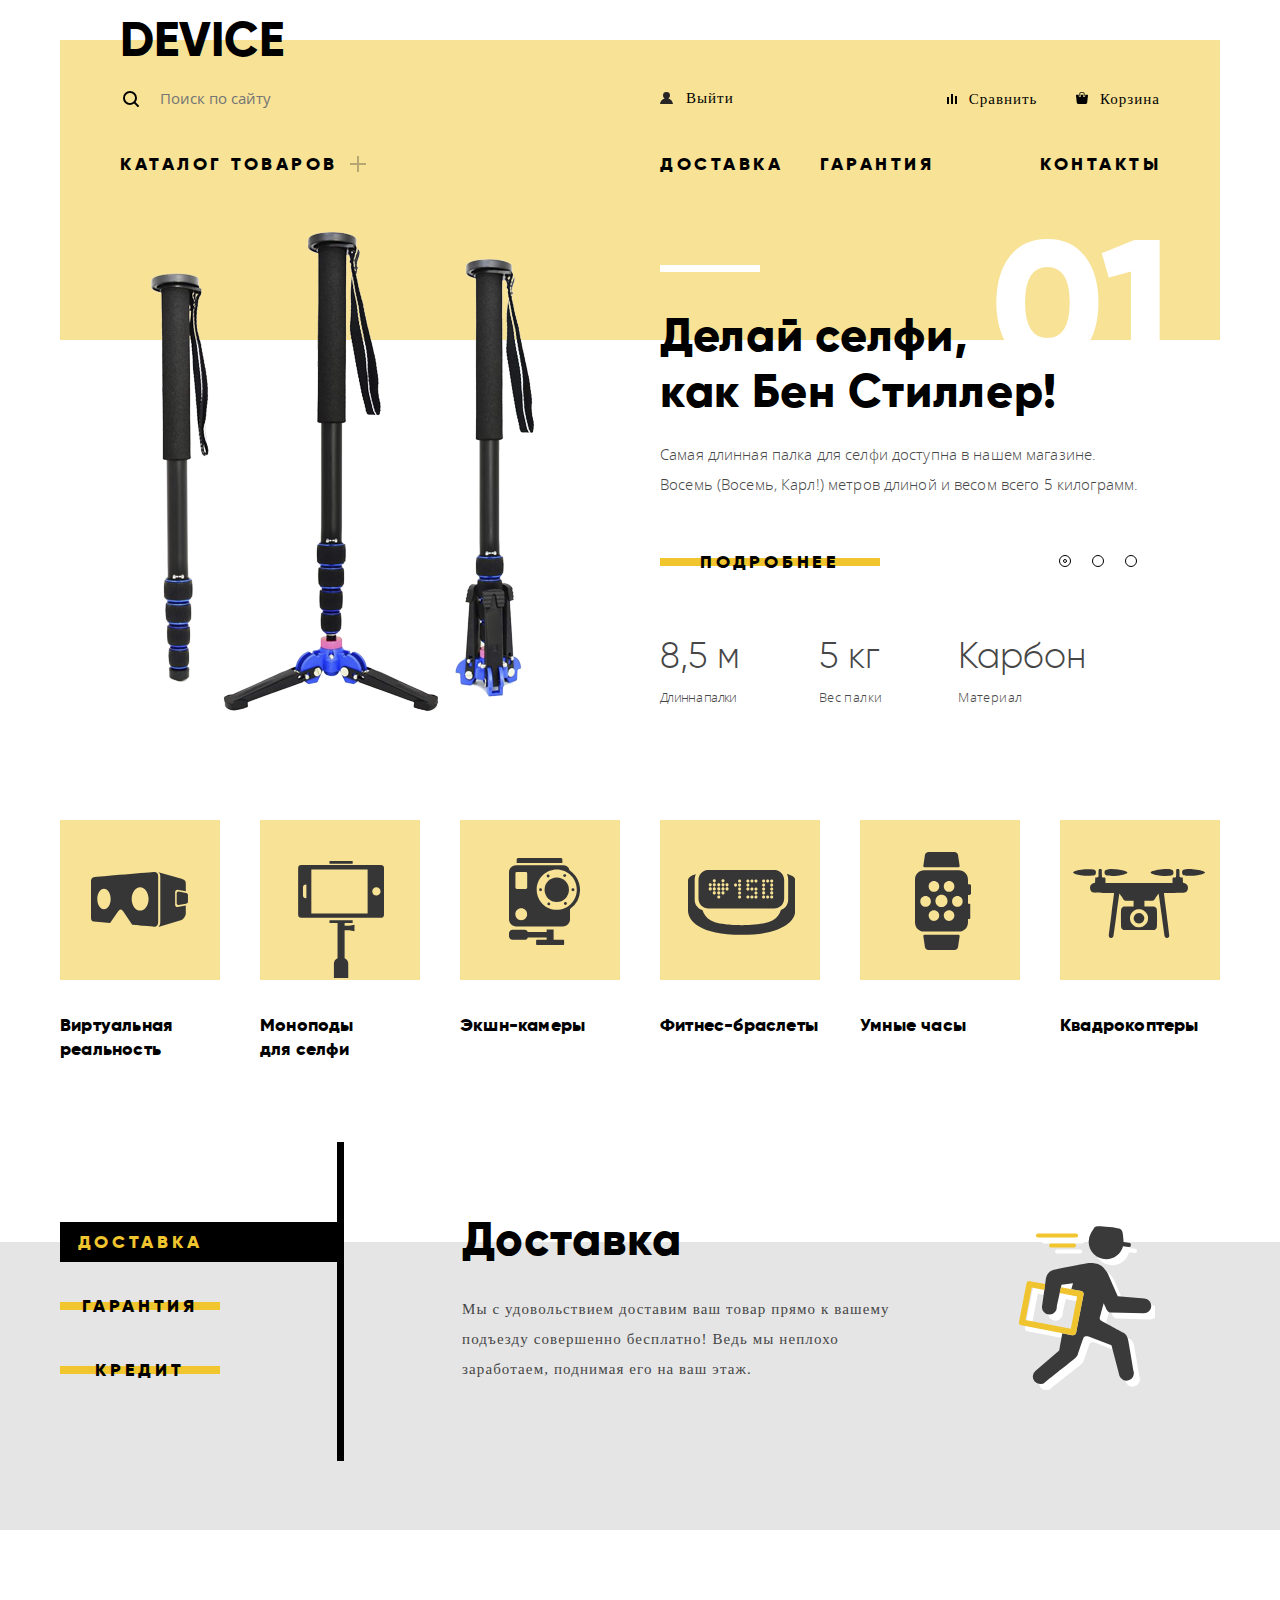
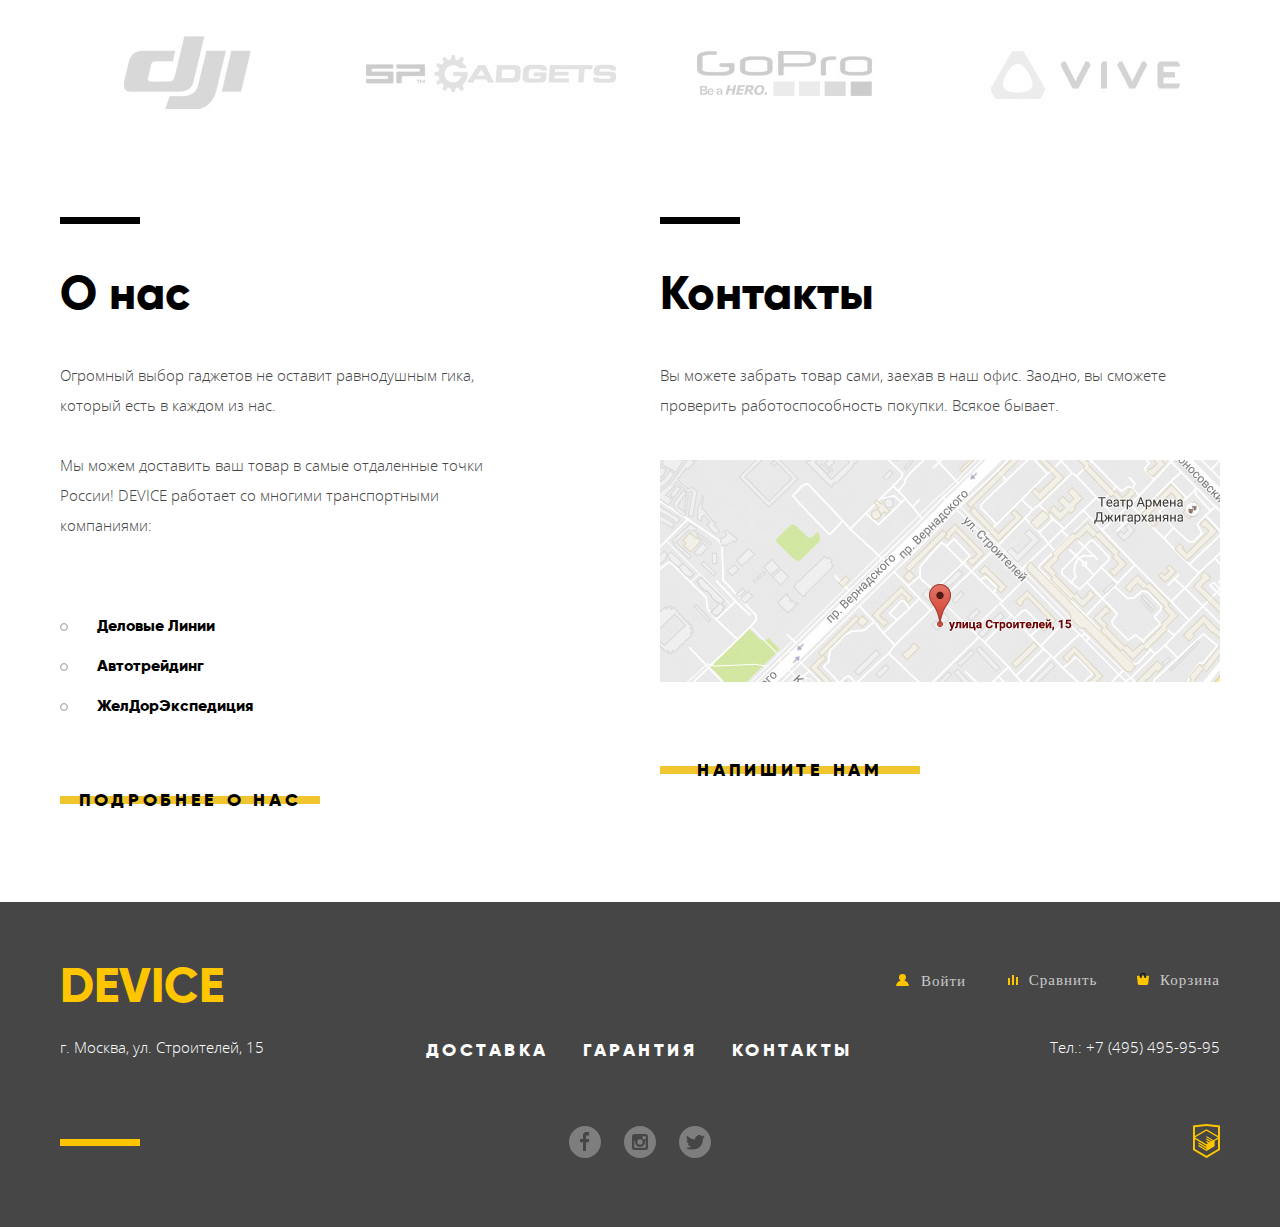
==== index.html @ 107ecc60 "1 страница" ====
<!DOCTYPE html>
<html lang="ru">
    <head>
        <meta charset="utf-8">
        <title>HTML Academy: Девайс</title>
        
        <link href="css/normalize.css" rel="stylesheet">
        <link href="css/style.css" rel="stylesheet">
    </head>
    <body> 
        <div class="container">  
            <header class="main-header">
                <a class="main-header-logo" href="index.html">Device</a>
                <div class="header-top">
                    <div class="main-header-search">  
                        <label for="search-icon">
                            <img src="img/search.svg" alt="Иконка поиска">
                        </label>
                        <input type="search" id="search-icon" name="main header search" placeholder="Поиск по сайту">
                    </div>
                    <ul class="user-navigation-list">
                        <li class="user-navigation-item"> 
                            <a class="user-navigation-login" href="login.html">
                                <svg xmlns="http://www.w3.org/2000/svg" width="13" height="12" viewBox="0 0 13 12"><path fill="#272525" d="M.032 12h12.937c-.163-2.643-2.074-4.837-4.671-5.543a3.47 3.47 0 0 0 1.687-2.972 3.485 3.485 0 0 0-6.97 0c0 1.264.68 2.361 1.688 2.972C2.106 7.163.194 9.357.032 12z"/></svg>
                                <div class="user-name">Выйти</div>
                            </a>
                        </li>
                        <ul class="user-navigation-compare-basket">
                            <li class="user-navigation-item">
                                <a class="user-navigation-compare" href="compare.html"> 
                                    <svg xmlns="http://www.w3.org/2000/svg" width="10" height="10" viewBox="0 0 10 10"><path d="M8 2h1.984v8H8zM0 3h1.984v7H0zM4 0h2v10H4z"/></svg>
                                    <b>Сравнить</b>
                                </a>
                            </li>
                            <li class="user-navigation-item">
                                <a class="user-navigation-basket" href="basket.html"> 
                                    <svg xmlns="http://www.w3.org/2000/svg" width="12" height="12" viewBox="0 0 12 12"><path d="M11.864 3.017a.429.429 0 0 0-.327-.154H9.225V4.09c0 .563-.484 1.022-1.08 1.022-.594 0-1.078-.458-1.078-1.022V2.863H4.909V4.09c0 .563-.485 1.022-1.08 1.022-.595 0-1.078-.458-1.078-1.022V2.863H.438a.43.43 0 0 0-.327.154.472.472 0 0 0-.108.358l.776 7.134c.015.806.642 1.455 1.411 1.455h7.595c.77 0 1.396-.649 1.411-1.455l.776-7.134a.476.476 0 0 0-.108-.358z"/><path d="M3.829 4.499c.239 0 .433-.184.433-.409V1.84c0-.632.672-1.022 1.295-1.022h1.079c.655 0 1.078.401 1.078 1.022v2.25c0 .225.194.409.431.409.239 0 .433-.184.433-.409V1.84C8.577.773 7.761 0 6.636 0H5.557c-1.19 0-2.159.826-2.159 1.84v2.25c0 .225.194.409.431.409z"/></svg>
                                    <b>Корзина</b>
                                </a>
                            </li>
                        </ul>
                    </ul>
                </div>
                <nav class="main-navigation">
                    <ul class="menu-catalog-list">
                        <li class="menu-catalog-item">
                            <a class="catalog-product" href="catalog.html"> 
                                <b>Каталог товаров</b>
                                <img src="img/plus.svg" width="16" height="16" alt="Иконка поиска">
                            </a>
                            <ul class="submenu-catalog">
                                <ul class="submenu-catalog-list">
                                    <li class="submenu-catalog-item"><a href="catalog.html">Виртуальная реальность</a></li>
                                    <li class="submenu-catalog-item"><a href="catalog.html">Моноподы для селфи</a></li>
                                    <li class="submenu-catalog-item"><a href="catalog.html">Экшн-камеры</a></li>
                                </ul>
                                <ul class="submenu-catalog-list">
                                    <li class="submenu-catalog-item"><a href="catalog.html">Фитнес-браслеты</a></li>
                                    <li class="submenu-catalog-item"><a href="catalog.html">Умные часы</a></li>
                                </ul>
                                <ul class="submenu-catalog-list">
                                    <li class="submenu-catalog-item"><a href="catalog.html">Квадрокоптеры</a></li>
                                </ul>
                            </ul>
                        </li>
                    </ul>

                    <ul class="main-menu-list">
                        <li class="main-menu-item main-delivery-link">
                            <a href="delivery.html">Доставка</a>
                        </li>
                        <li class="main-menu-item main-guarantee-link">
                            <a href="guarantee.html">Гарантия</a>
                        </li>
                        <li class="main-menu-item main-contacts-link">
                            <a href="contacts.html">Контакты</a>
                        </li>
                    </ul>                
                </nav>                
            </header>
        </div> 
        <main>
            <div class="container">
                <h1 class="visually-hidden">Интернет-магазин «Device»</h1>                

                <section class="slide">
                    <h2 class="visually-hidden">Слайды товаров</h2>
                    <input class="visually-hidden slide-controls-radio controls-radio-button-1" type="radio" id="controls-radio-1" name="product-slide" checked>
                    <input class="visually-hidden slide-controls-radio controls-radio-button-2" type="radio" id="controls-radio-2" name="product-slide"> 
                    <input class="visually-hidden slide-controls-radio controls-radio-button-3" type="radio" id="controls-radio-3" name="product-slide">
                    <div class="slide-controls">
                        <label class="slide-controls-radio slide-controls-radio-1" for="controls-radio-1"></label> 
                        <label class="slide-controls-radio slide-controls-radio-2" for="controls-radio-2"></label> 
                        <label class="slide-controls-radio slide-controls-radio-3" for="controls-radio-3"></label> 
                    </div>
                    <section class="slide-product slide-product-self-stick"> 
                        <div class="slide-img">
                            <img src="img/slider-1.png" width="384" height="486" alt="Селфи-палки" class="presentation">
                        </div>     
                        <div class="slide-content">
                            <div class="line-number">
                                <div class="horizontal-line-white"></div> 
                                <p class="number">01</p>
                            </div>
                            <h3>Делай селфи,<br> как Бен Стиллер!</h3>
                            <p>Самая длинная палка для селфи доступна в нашем магазине.  Восемь (Восемь, Карл!) метров длиной и весом всего 5 килограмм.</p>

                            <a class="button slide-button" href="catalog.html"><span>Подробнее</span></a>

                            <table class="feature">
                                <tr class="feature-top-list">
                                    <td class="feature-top-item">8,5 м</td>
                                    <td class="feature-top-item">5 кг</td>
                                    <td class="feature-top-item">Карбон</td>
                                </tr>
                                <tr class="feature-buttom-list">
                                    <td class="feature-buttom-item">Длинна палки</td>
                                    <td class="feature-buttom-item">Вес палки</td>
                                    <td class="feature-buttom-item">Материал</td>
                                </tr>
                            </table>
                        </div>
                    </section>
                    <section class="slide-product slide-product-fitness-bracelet">
                        <div class="slide-img">
                            <img src="img/slider-2.png" width="345" height="485" alt="Фитнес-браслет" class="presentation">
                        </div>
                        <div class="slide-content">
                            <div class="line-number">
                                <div class="horizontal-line-white"></div> 
                                <p class="number">02</p>
                            </div>
                            <h3>Худеем<br> правильно!</h3>
                            <p>Мотивирующие фитнес-браслеты помогут найти в себе силы 
                            не пропускать занятия и соблюдать диету.</p>
                            <a class="button slide-button" href="catalog.html"><span>Подробнее</span></a>

                            <table class="feature">
                                <tr class="feature-top-list">
                                    <td class="feature-top-item">48 часов</td>
                                </tr>
                                <tr class="feature-buttom-list">
                                    <td class="feature-buttom-item">Без подзарядки</td>
                                </tr>
                            </table>
                        </div> 
                    </section>
                    <section class="slide-product slide-product-quadrupter">
                        <div class="slide-img">
                            <img src="img/slider-3.png" width="526" height="334" alt="Квадрокоптер" class="presentation">
                        </div>
                        <div class="slide-content">
                            <div class="line-number">
                                <div class="horizontal-line-white"></div> 
                                <p class="number">03</p>
                            </div>
                            <h3>Порхает как бабочка, жалит как пчела!</h3>
                            <p>Этот обычный, на первый взгляд, квадрокоптер оснащен  мощным лазером, замаскированным под стандартную камеру.</p>
                            <a class="button slide-button" href="catalog.html"><span>Подробнее</span></a>

                            <table class="feature">
                                <tr class="feature-top-list">
                                    <td class="feature-top-item">800 м</td>
                                    <td class="feature-top-item">50 м</td>
                                </tr>
                                <tr class="feature-buttom-list">
                                    <td class="feature-buttom-item">Дальность полета</td>
                                    <td class="feature-buttom-item">Радиус поражения</td>
                                </tr>
                            </table>
                        </div>
                    </section>   
                </section>
                <section class="directory">
                    <h2 class="visually-hidden">Каталог товаров</h2>
                    <ul class="features-list">
                        <li class="feature-item">
                            <a href="catalog.html">
                                <div class="directory-container">
                                    <div class="directory-background"></div>
                                    <img class="directory-img directory-img-1" src="img/popular-1.svg" alt="Виртуальная реальность">
                                    <span>Виртуальная реальность</span>
                                </div>
                            </a>                  
                        </li>
                        <li class="feature-item">
                            <a href="catalog.html">
                                <div class="directory-container">
                                    <div class="directory-background"></div>
                                    <img class="directory-img directory-img-2" src="img/popular-2.svg" alt="Моноподы для селфи"> <span>Моноподы<br>для селфи</span> 
                                </div>
                            </a>                   
                        </li>
                        <li class="feature-item">
                            <a href="catalog.html">
                                <div class="directory-container">
                                    <div class="directory-background"></div>
                                    <img class="directory-img directory-img-3" src="img/popular-3.svg" alt="Экшн-камеры">
                                    <span>Экшн-камеры</span> 
                                </div>
                            </a>
                        </li>
                        <li class="feature-item">
                            <a href="catalog.html">
                                <div class="directory-container">
                                    <div class="directory-background"></div>
                                    <img class="directory-img directory-img-4" src="img/popular-4.svg" alt="Виртуальная реальность">
                                    <span>Фитнес-браслеты</span>
                                </div>
                            </a>
                        </li>
                        <li class="feature-item">
                            <a href="catalog.html">
                                <div class="directory-container">
                                    <div class="directory-background"></div>
                                    <img class="directory-img directory-img-5" src="img/popular-5.svg" alt="Умные часы">
                                    <span>Умные часы</span>
                                </div>
                            </a>
                        </li>
                        <li class="feature-item">
                            <a href="catalog.html">
                                <div class="directory-container">
                                    <div class="directory-background"></div>
                                    <img class="directory-img directory-img-6" src="img/popular-6.svg" alt="Квадрокоптеры"> <span>Квадрокоптеры</span>
                                </div>
                            </a>
                        </li>
                    </ul>
                </section>
            </div>            
            <section class="advantages-slide">
                <div class="advantages-slide-wrapper container">
                   
                    <input class="visually-hidden advantages-radio advantages-button-1" type="radio" id="advantages-radio-1" name="advantages-slide" checked>
                    <input class="visually-hidden advantages-radio advantages-button-2" type="radio" id="advantages-radio-2" name="advantages-slide"> 
                    <input class="visually-hidden advantages-radio advantages-button-3" type="radio" id="advantages-radio-3" name="advantages-slide">                    
                    <div class="advantages-slide-controls">
                        <label class="advantages-slide-controls-radio advantages-slide-controls-radio-1" for="advantages-radio-1">Доставка</label> 
                        <label class="advantages-slide-controls-radio advantages-slide-controls-radio-2" for="advantages-radio-2">Гарантия</label> 
                        <label class="advantages-slide-controls-radio advantages-slide-controls-radio-3" for="advantages-radio-3">Кредит</label> 
                    </div>
                    
                    <div class="vertical-line"></div>
                    <div class="advantages-slide-text">
                        <section class="advantages-slide-text-container advantages-slide-text-delivery"> 
                            <div class="right-text">
                                <h3>Доставка</h3>
                                <p>Мы с удовольствием доставим ваш товар прямо к вашему подъезду совершенно бесплатно! Ведь мы неплохо заработаем, поднимая его на ваш этаж.</p>
                            </div>
                            <img src="img/delivery.svg" alt="Доставка">
                        </section>
                        <section class="advantages-slide-text-container advantages-slide-text-guarantee">         
                            <div class="right-text">
                                <h3>Гарантия</h3>
                                <p>Если из-за возгорания купленного у нас товара у вас сгорит дом — не переживайте, мы выдадим вам новый. Товар, не дом, конечно же.</p>
                            </div>
                            <img src="img/warranty.svg" alt="Гарантия">
                        </section>
                        <section class="advantages-slide-text-container advantages-slide-text-credit">
                            <div class="right-text">
                                <h3>Кредит</h3>
                                <p>Залезть в долговую яму стало проще! Кредитные консультанты подберут для вас наиболее выгодные условия кредита. Выгодные для нашего банка, разумеется.</p>
                            </div>
                            <img src="img/credit.svg" alt="Кредит">
                        </section>
                    </div>
                </div> 
            </section>
            <div class="container">            
                <section class="producers">
                    <h2 class="visually-hidden">Бренды</h2>
                    <ul class="producers-list">
                        <li class="producers-item">
                            <a class="producers-img-1" href="producers.html">
                            </a>
                        </li>
                        <li class="producers-item">
                            <a class="producers-img-2" href="producers.html">
                            </a>
                        </li>
                        <li class="producers-item">
                            <a class="producers-img-3" href="producers.html">
                            </a>
                        </li>
                        <li class="producers-item">
                            <a class="producers-img-4" href="producers.html">
                            </a>
                        </li>
                    </ul>
                </section>
                <div class="info-contact">
                    <section class="info">
                        <div class="horizontal-line-black"></div>
                        <h2 class="info-titile">О нас</h2>
                        <p class="info-text">
                            Огромный выбор гаджетов не оставит равнодушным гика, который есть в каждом из нас.
                        </p>
                        <p class="info-text">
                            Мы можем доставить ваш товар в самые отдаленные точки России! DEVICE работает со многими транспортными компаниями:
                        </p>
                        <ul class="info-delivery">
                            <li>        
                                <svg xmlns="http://www.w3.org/2000/svg" width="8" height="8" viewBox="0 0 25 25"><path d="M12.5 4c4.687 0 8.5 3.813 8.5 8.5 0 4.687-3.813 8.5-8.5 8.5C7.813 21 4 17.187 4 12.5 4 7.813 7.813 4 12.5 4m0-4C5.597 0 0 5.597 0 12.5S5.597 25 12.5 25 25 19.403 25 12.5 19.403 0 12.5 0z"/></svg>
                                <span>Деловые Линии</span>
                            </li>
                            <li>    
                                <svg xmlns="http://www.w3.org/2000/svg" width="8" height="8" viewBox="0 0 25 25"><path d="M12.5 4c4.687 0 8.5 3.813 8.5 8.5 0 4.687-3.813 8.5-8.5 8.5C7.813 21 4 17.187 4 12.5 4 7.813 7.813 4 12.5 4m0-4C5.597 0 0 5.597 0 12.5S5.597 25 12.5 25 25 19.403 25 12.5 19.403 0 12.5 0z"/></svg>
                                <span>Автотрейдинг</span>
                            </li>
                            <li>
                                <svg xmlns="http://www.w3.org/2000/svg" width="8" height="8" viewBox="0 0 25 25"><path d="M12.5 4c4.687 0 8.5 3.813 8.5 8.5 0 4.687-3.813 8.5-8.5 8.5C7.813 21 4 17.187 4 12.5 4 7.813 7.813 4 12.5 4m0-4C5.597 0 0 5.597 0 12.5S5.597 25 12.5 25 25 19.403 25 12.5 19.403 0 12.5 0z"/></svg>
                                <span>ЖелДорЭкспедиция</span>
                            </li>
                        </ul>
                        <a class="button info-button" href="info.html">
                            <span>Подробнее о нас</span>
                        </a>
                    </section>
                    <section class="contact">
                        <div class="horizontal-line-black"></div>
                        <h2>Контакты</h2>
                        <p>
                            Вы можете забрать товар сами, заехав в наш офис. Заодно, вы сможете проверить работоспособность покупки. Всякое бывает.
                        </p>                  
                        <a class="contact-maps" href="map.html">
                            <img src="img/map.jpg" width="560" height="222" alt="Офис компании по адресу улица Строителей, 15">
                        </a>

                        <a class="button contact-button" href="contacts.html">
                            <span>Напишите нам</span>
                        </a>
                    </section>
                </div>
            </div>
        </main>

        <footer class="main-footer">
            <div class="container">
                <div class="footer-top">  
                    <a class="main-footer-logo" href="index.html">Device</a>
                    <ul class="user-menu-list">
                        <li class="user-menu-item user-menu-login">
                            <a class="user-menu-login" href="login.html">
                                <svg xmlns="http://www.w3.org/2000/svg" width="13" height="12" viewBox="0 0 13 12"><path fill="#FFC600" d="M.032 12h12.937c-.163-2.643-2.074-4.837-4.671-5.543a3.47 3.47 0 0 0 1.687-2.972 3.485 3.485 0 0 0-6.97 0c0 1.264.68 2.361 1.688 2.972C2.106 7.163.194 9.357.032 12z"/></svg>
                                <b></b>
                                <div class="user-name">Войти</div>
                            </a>
                        </li>
                        <ul class="user-menu-compare-basket">
                            <li class="user-menu-item user-menu-compare">
                                <a class="user-menu-compare" href="compare.html">
                                    <svg xmlns="http://www.w3.org/2000/svg" width="10" height="10" viewBox="0 0 10 10"><path fill="#FFC600" d="M8 2h1.984v8H8zM0 3h1.984v7H0zM4 0h2v10H4z"/></svg>
                                    <b>Сравнить</b>
                                </a>
                            </li>
                            <li class="user-menu-item user-menu-basket">
                                <a class="user-menu-basket" href="basket.html">
                                    <svg xmlns="http://www.w3.org/2000/svg" width="12" height="12" viewBox="0 0 12 12"><path fill="#FFC600" d="M11.864 3.017a.429.429 0 0 0-.327-.154H9.225V4.09c0 .563-.484 1.022-1.08 1.022-.594 0-1.078-.458-1.078-1.022V2.863H4.909V4.09c0 .563-.485 1.022-1.08 1.022-.595 0-1.078-.458-1.078-1.022V2.863H.438a.43.43 0 0 0-.327.154.472.472 0 0 0-.108.358l.776 7.134c.015.806.642 1.455 1.411 1.455h7.595c.77 0 1.396-.649 1.411-1.455l.776-7.134a.476.476 0 0 0-.108-.358z"/><path d="M3.829 4.499c.239 0 .433-.184.433-.409V1.84c0-.632.672-1.022 1.295-1.022h1.079c.655 0 1.078.401 1.078 1.022v2.25c0 .225.194.409.431.409.239 0 .433-.184.433-.409V1.84C8.577.773 7.761 0 6.636 0H5.557c-1.19 0-2.159.826-2.159 1.84v2.25c0 .225.194.409.431.409z"/></svg>
                                    <b>Корзина</b>
                                </a>
                            </li>
                        </ul>
                    </ul>      
                </div>
                <div class="footer-center"> 
                    <address class="footer-address">г. Москва, ул. Строителей, 15</address>
                    <ul class="footer-menu-list">
                        <li class="footer-menu-item footer-delivery-link">
                            <a class="footer-delivery-link" href="delivery.html">Доставка</a>
                        </li>                        
                        <li class="footer-menu-item footer-guarantee-link">
                            <a class="footer-guarantee-link" href="guarantee.html">Гарантия</a>
                        </li>
                        <li class="footer-menu-item footer-contacts-link">
                            <a class="footer-contacts-link" href="contacts.html">Контакты</a>
                        </li>
                    </ul>          
                    <a class="footer-phone" href="tel:+74954959595">Тел.: +7 (495) 495-95-95</a>
                </div>
                <div class="social-htmlacademy">
                    <div class="horizontal-line-yelow"></div>

                    <div class="social">
                        <a class="social-icon social-icon-facebook" href="#">
                            <span class="visually-hidden">Facebook</span>
                            <svg xmlns="http://www.w3.org/2000/svg" width="32" height="32" viewBox="0 0 32 32"><path fill="#fff" d="M16 0C7.164 0 0 7.163 0 16s7.164 16 16 16c8.837 0 16-7.164 16-16S24.837 0 16 0zm4.062 9.455h-3.021v3.444h3.021v3.445h-3.021v8.61H14.02v-8.61H11v-3.445h3.021V9.455c0-1.902 1.353-3.445 3.021-3.445h3.021v3.445z"/></svg>
                        </a>
                        <a class="social-icon social-icon-instagram" href="#">
                            <span class="visually-hidden">Instagram</span>
                            <svg xmlns="http://www.w3.org/2000/svg" width="32" height="32" viewBox="0 0 32 32"><g fill="#FFF"><path d="M20.916 16a4.938 4.938 0 1 1-9.877 0c0-.394.051-.773.138-1.14h-.897v6.838h11.396V14.86h-.897c.086.367.137.746.137 1.14z"/><path d="M15.978 18.659c1.466 0 2.659-1.193 2.659-2.659s-1.193-2.659-2.659-2.659c-1.466 0-2.659 1.193-2.659 2.659s1.192 2.659 2.659 2.659zM18.637 10.302h3.039v3.039h-3.039z"/><path d="M16 0C7.164 0 0 7.164 0 16c0 8.837 7.164 16 16 16 8.837 0 16-7.163 16-16 0-8.836-7.163-16-16-16zm7.955 21.698a2.285 2.285 0 0 1-2.279 2.279H10.279A2.285 2.285 0 0 1 8 21.698V10.302a2.286 2.286 0 0 1 2.279-2.279h11.396a2.286 2.286 0 0 1 2.279 2.279v11.396z"/></g></svg>
                        </a>
                        <a class="social-icon social-icon-twitter" href="#">
                            <span class="visually-hidden">Twitter</span>
                            <svg xmlns="http://www.w3.org/2000/svg" width="32" height="32" viewBox="0 0 32 32">
                                <path fill="#fff" d="M16 0C7.164 0 0 7.164 0 16c0 8.837 7.164 16 16 16 8.837 0 16-7.163 16-16 0-8.836-7.163-16-16-16zm7.944 12.809c-.251 6.516-3.463 10.832-10.992 10.702h-.486c-.447 0-4.543-.443-5.344-1.823 2.479.19 4.247-.406 5.12-1.136-1.048-.289-2.923-.461-3.251-2.848.384.104.618.221 1.299.113-1.307-.824-2.758-1.519-2.679-3.643.311.317 1.164.518 1.46.457-.768-.233-2.149-3.244-.974-4.781 1.984 1.79 4.075 3.482 7.804 3.643.227-2.214 1.24-3.699 3.168-4.325 1.84-.479 3.255.26 3.901 1.138.737-.224 1.453-.466 2.193-.685-.004.833-.569 1.463-.935 1.709.747.165 1.423-.475 1.423-.475-.184.963-1.094 1.725-1.707 1.954z">
                                </path>
                            </svg>   
                        </a>
                    </div>
                    <a class="htmlacademy" href="https://htmlacademy.ru/intensive/htmlcss">
                        <span class="visually-hidden">HTML academy</span>
                        <svg xmlns="http://www.w3.org/2000/svg" width="26.943" height="34.09" viewBox="0 0 26.943 34.09"><path fill="#FFC600" d="M13.62.017L13.472 0 0 1.412v24.661l13.473 8.017 13.43-7.99.042-.025V1.412L13.62.017zm11.399 12.11L13.495 5.334l-.001-.104-.087.05-.088-.056v.109L1.925 12.118V3.147l11.548-1.212L25.02 3.147v8.98zm-11.614-5.34L24.923 13.5l-4.479 2.64-7.093-4.221-.014 1.415 5.904 3.513-.86.507-5.03-2.992-.014 1.415 3.827 2.275-.782.523-3.031-1.787-.014 1.413 1.853 1.091-1.8 1.081-11.356-6.751 11.371-6.835zm-11.48 8.34l11.411 6.791.016 1.044-7.942-4.728-.015 1.416 7.979 4.795.018 1.076-7.973-4.74-.013 1.414 8.021 4.822.046.025 8.143-4.872-.011-5.177 3.415-2.036v10.021L13.472 31.85 1.925 24.979v-9.852z"/></svg>
                    </a>                                       
                </div>
            </div>
        </footer>
        <section class="modal modal-feedback">
            <h2 class="visually-hidden">Обратная связь</h2>
            <form class="modal-feedback-form" action="https://echo.htmlacademy.ru" method="post">
                <div class="modal-feedback-content">
                    <p>
                        <label class="modal-text modal-feedback-name" for="user-name">Ваше имя:</label><br>
                        <input class="modal-feedback-name-user" id="user-name" type="text" name="name" placeholder="Имя Фамилия">
                    </p>
                    <p>
                        <label class="modal-text modal-feedback-email" for="user-email">Ваш e-mail:</label><br>
                        <input class="modal-feedback-email-user" id="user-email" type="email" name="email" placeholder="email@example.com">
                    </p>
                </div>
                <p>
                    <label class="modal-text modal-feedback-text" for="user-text">Текст письма</label><br>
                    <textarea class="modal-feedback-text-user" id="user-text" name="text-feedback" placeholder="В свободной форме" rows="5" cols="94"></textarea>
                </p>
                <button class="button modal-feedback-button" type="submit">
                    <span>Отправить</span>
                </button>
                <button class="modal-close" type="button">Закрыть</button>
            </form>
            
        </section>        
        
        <section class="modal modal-map">
            <h2 class="visually-hidden">Как до нас добраться</h2>
            <button class="modal-close modal-close-map" type="button">Закрыть</button>
            <p>
                <iframe src="https://www.google.com/maps/embed?pb=!1m18!1m12!1m3!1d1124.5562740198661!2d37.528520976176566!3d55.68703099511007!2m3!1f0!2f0!3f0!3m2!1i1024!2i768!4f13.1!3m3!1m2!1s0x46b54cf65f5c8955%3A0x694710ccd55501e!2z0YPQuy4g0KHRgtGA0L7QuNGC0LXQu9C10LksIDE1LCDQnNC-0YHQutCy0LAsIDExOTMxMQ!5e0!3m2!1sru!2sru!4v1534503082189" width="960" height="450" allowfullscreen></iframe>
            </p>
        </section>
    </body>
</html>
---- css/style.css ----
@font-face {
    font-family: "Gilroy";
    src: local("Gilroy Light"),
        local("Gilroy-Light"),
        url("../fonts/gilroylight.woff2") format("woff2"),
        url("../fonts/gilroylight.woff") format("woff");
    font-weight: 300; 
    font-style: normal;
}

@font-face {
    font-family: "Gilroy";
    src: local("Gilroy Bold"),
        local("Gilroy-Bold"),
        url("../fonts/gilroyextrabold.woff2") format("woff2"),
        url("../fonts/gilroyextrabold.woff") format("woff");
    font-weight: 700; 
    font-style: normal;
}

@font-face { 
    font-family: "Open Sans"; 
    src: local("Open Sans light"), 
        local("OpenSans-light"), 
        url("../fonts/opensanslight.woff2") format("woff2"), 
        url("../fonts/opensanslight.woff") format("woff"); 
    font-weight: 300;    
    font-style: normal;
} 

@font-face { 
    font-family: "Open Sans"; 
    src: local("Open Sans"), 
        local("OpenSans"), 
        url("../fonts/opensans.woff2") format("woff2"), 
        url("../fonts/opensans.woff") format("woff"); 
    font-weight: 400; 
    font-style: normal;  
}

body {
    margin: 0;
    padding: 0;
    
    font-family: "Open Sans", "Arial", sans-serif;
    font-size: 15px;
    font-weight: 300;
    line-height: 30px;
    
    color: #464646;
    background-color: #ffffff;
}

.visually-hidden:not(:focus):not(:active), 
input[type="checkbox"].visually-hidden, 
input[type="radio"].visually-hidden { 
    position: absolute; 

    width: 1px; 
    height: 1px; 
    margin: -1px; 
    border: 0; 
    padding: 0; 

    white-space: nowrap; 

    -webkit-clip-path: inset(100%); 
    clip-path: inset(100%); 
    clip: rect(0 0 0 0); 
    overflow: hidden; 
}

ul {
    list-style: none;
}

.button {
    display: inline-block;
    
    font-family: "Gilroy";
    font-weight: 700;    
    font-size: 18px;
    line-height: 40px;
    
    letter-spacing: 3.7px;
    
    width: 220px;
    height: 40px;
    
    text-align: center;
    text-transform: uppercase;
    
    color: #000000;
    background-color: #f0c52e;
    background-image: repeating-linear-gradient(#ffffff 40%, #f0c52e 40%, #f0c52e 60%, #ffffff 60%, #ffffff 100%);
    
    border: none;
}

.button:hover {
    background-image: repeating-linear-gradient(#ffffff 0%, #f0c52e 0%, #f0c52e 100%);
}

.button:active span {
    opacity: 0.3;
}

a {
    text-decoration: none;
    color: #000000;
}

img {
  max-width: 100%;
  height: auto;
}

.main-header {
    position: relative;
    padding: 0 60px;
    margin-top: 40px; 
    
    height: 300px;
    
    background-color: #f7e296;    
}

.main-header-logo,
.main-footer-logo {
    font-size: 48px;
    text-transform: uppercase;
    font-family: "Gilroy";
    font-weight: 700;
}

.main-header-logo:hover,
.main-footer-logo:hover {
    opacity: 0.6;
}

.main-header-logo:active,
.main-footer-logo:active {
    opacity: 0.3;
}

.main-header-logo {
    position: relative;
    top: -15px;
}

.header-top {
    display: flex;
    justify-content: space-between;
    padding-top: 3px;
    padding-bottom: 35px;
}

.main-header-search {
    color: #cab97b;
}

.main-header-search img {
    position: relative;
    top: 3px;
    left: 3px;
}

.main-header-search input {
    padding-left: 20px;
    background-color: #f7e296;
    border: none;
}

.user-navigation-list {
    margin: 0;
    padding: 0;

    list-style: none;
    width: 500px;
    
    display: flex;
    justify-content: space-between;
}

.user-navigation-login {
    display: flex;
    
    position: relative;
    letter-spacing: 1px;
}

.user-navigation-login svg {
    position: relative;
    top: 9px;
    margin-right: 13px;
}

.user-navigation-item div{
    opacity: 1;
}

.user-navigation-compare svg,
.user-navigation-basket svg {
    padding-right: 7px; 
}

.user-navigation-item div:hover{
    opacity: 0.7;
}

.user-navigation-item div:active{
    opacity: 0.3;
}

.user-navigation-login b:hover,
.user-navigation-compare b:hover,
.user-navigation-basket b:hover {
    opacity: 0.6;
}

.user-navigation-login:active,
.user-navigation-compare:active,
.user-navigation-basket:active {
    opacity: 0.3;
}

.user-navigation-compare-basket {
    width: 213px;
    
    display: flex;
    justify-content: space-between;
    line-height: 30px;
    
    margin: 0;
    padding: 0;

    list-style: none;
}

.user-navigation-compare,
.user-navigation-basket {
    letter-spacing: 1px;
}

.main-navigation {
    display: flex;
    justify-content: space-between;
}

.catalog-product,
.main-menu-list,
.footer-menu-list {
    font-size: 18px;
    text-transform: uppercase;
    letter-spacing: 3.5px;
    
    font-family: "Gilroy";
    font-weight: 700;
}

.menu-catalog-list {
    margin: 0;
    padding: 0;

    list-style: none;
        
    width: 220px;
}

.catalog-product {
    position: relative;   
    
    word-spacing: 1px;
}

.catalog-product b:hover,
.submenu-catalog-item a:hover,
.main-menu-list a:hover {
    opacity: 0.6;
}

.catalog-product b:active,
.submenu-catalog-item a:active,
.main-menu-list a:active {
    opacity: 0.3;
}

.catalog-product img {
    position: absolute;
    top: 3px;
    right: -28px;
    opacity: 0.3;    
}

.submenu-catalog {
    position: absolute;
    
    margin: 0;
    padding: 0;
    
    padding-top: 35px;
    padding-bottom: 40px;
    padding-left: 60px; 
    padding-right: 500px;

    list-style: none;
    
    width: 600px;
    
    left: 0;
    bottom: 0px;
    
    display: none;
    background-color: #f7e296;
    
    z-index: 2;
}

.menu-catalog-item:hover .submenu-catalog {
    display: flex;
}

.submenu-catalog-list {    
    width: 200px;
    
    margin: 0;
    padding: 0;

    list-style: none;
    
    font-size: 15px;
    text-transform: none;
    font-family: "Open Sans";
    font-weight: 300;
}

.submenu-catalog-list:first-child {
    margin-right: 40px;
}

.submenu-catalog-list:last-child {
    width: 160px;
}

.main-menu-list {
    width: 500px;
    display: flex;
    
    margin: 0;
    padding: 0;    

    list-style: none;
}

.main-delivery-link {
    width: 160px;
}

.main-guarantee-link {
    width: 120px;
    padding-right: 100px;
}

.main-contacts-link {
    width: 120px;
    text-align: right;
}

.container {    
  width: 1160px;
  margin: 0 auto;
  padding: 0 20px;
}

.slide {
    position: relative;
    top: -112px;
    
    margin-bottom: -15px;
    
    z-index: 1;
}

.slide-controls {
    width: 78px;
    display: flex;
    justify-content: space-between;
    
    margin: 0;
    padding: 0;
    
    position: absolute;
    
    right: 83px;
    top: 327px;   
    
    z-index: 1;
}

.slide-controls label {
    position: relative;
    
    display: inline-block;
    width: 10px;
    height: 10px;
    
    background-color: #fff;
    border: 1px solid #000;
    border-radius: 50%;
    
    cursor: pointer;
}

.slide-product  {
    display: none;
}

.controls-radio-button-1:checked ~ .slide-product-self-stick,
.controls-radio-button-2:checked ~ .slide-product-fitness-bracelet,
.controls-radio-button-3:checked ~ .slide-product-quadrupter {
    display: flex;
}

#controls-radio-1:checked ~ .slide-controls .slide-controls-radio-1::before,
#controls-radio-2:checked ~ .slide-controls .slide-controls-radio-2::before,
#controls-radio-3:checked ~ .slide-controls .slide-controls-radio-3::before {
    content: "";
    
    position: absolute;
    top: 3px;
    left: 3px;
    
    width: 2px;
    height: 2px;
    
    background-color: #fff;
    border: 1px solid #000;
    border-radius: 50%;
    
    z-index: 2;    
}

.slide-img {
    width: 600px;  
    text-align: center;
    margin-left: -18px;
    margin-right: 18px;
}

.slide-content {
    width: 490px;
    position: relative
}

.line-number {  
    width: 500px;
    
    display: flex;
    justify-content: space-between;
    
    margin-top: 37px;
    margin-bottom: 40px;
}

.horizontal-line-white {
    width: 100px;
    height: 7px;
    
    background-color: #ffffff;
}

.number {
    position: absolute;
    
    font-size: 179.2px;
    color: #ffffff;
    font-family: "Gilroy";
    font-weight: 700;
    
    margin: 0;
    padding: 0;
    
    top: 47px;
    right: -22px;
    z-index: 1;
}

.slide-product h3 {
    position: relative;
    
    font-size: 47px;
    color: #000000;    
    font-family: "Gilroy";
    line-height: 1.2;
    letter-spacing: 0.7px;
    word-spacing: -1px;
        
    margin: 0;
    padding: 0;
    
    top: -5px;
    z-index: 2;    
}

.slide-product p {    
    margin-bottom: 43px;
    margin-top: 14px;
    
    letter-spacing: 0.13px;
}

.slide-button {
    margin-bottom: 56px;
}

.feature {
    margin-left: -3px;
}

.feature-top-list { 
    width: 457px;
    display: flex;
    
    margin-bottom: 9px;
    
    font-size: 36px;
    font-family: "Gilroy";
}

.feature-top-item{
    width: 140px;
}

.feature-top-item:first-child {
    width: 160px;
}

.feature-top-item:last-child {
    width: 160px;
}

.feature-buttom-list {
    width: 457px;
    display: flex;
    
    font-size: 13px;
    letter-spacing: 0.4px;
}

.feature-buttom-item{
    width: 140px;
}

.feature-buttom-item:first-child {
    width: 160px;        
    letter-spacing: -0.7px;
}

.feature-buttom-item:last-child {
    width: 160px;
}

.features-list {
    display: flex;
    justify-content: space-between;
    
    margin: 0;
    padding: 0;

    list-style: none;
    margin-bottom: 181px;
}

.feature-item {
    width: 160px;
}

.directory-container {
    position: relative;
}

.directory-container:hover div,
.directory-container:active div{
    opacity: 1;
}

.directory-container:active span, 
.directory-container:active img{
    opacity: 0.3;
}

.directory-background {
    width: 160px;
    height: 160px;
    
    margin-bottom: 33px;
    
    background-color: #f0c52e;
    opacity: 0.5;
}

.directory-img {
    position: absolute;
}

.directory-img-1 {
    left: 31px;
    top: 52px; 
}

.directory-img-2 {
    left: 38px;
    top: 41px; 
}

.directory-img-3 {
    left: 49px;
    top: 38px; 
}

.directory-img-4 {
    left: 28px;
    top: 50px; 
}

.directory-img-5 {
    left: 55px;
    top: 32px; 
}

.directory-img-6 {
    left: 13px;
    top: 49px; 
}

.feature-item span {
    font-size: 18px;
    font-family: "Gilroy";
    font-weight: 700;  
    
}

.directory-container {
    line-height: 24px;
    letter-spacing: 0.2px;
}

.advantages-slide {    
    background-color: #e5e5e5;
    position: relative;
}

.advantages-slide .container {
    background-color: #e5e5e5;
    
}

.advantages-slide-wrapper {   
    position: relative;
        
    display: flex;
    margin-bottom: 94px;
}

.advantages-slide-controls {
    position: relative;
    
    width: 277px;
    margin-top: -20px;
}

.advantages-slide-controls label {
    position: relative;
    
    display: inline-block;
    
    font-family: "Gilroy";
    font-weight: 700;    
    font-size: 18px;
    line-height: 40px;
    letter-spacing: 3.7px;
    
    text-align: center;
    text-transform: uppercase;
    color: #000000;
    
    width: 160px;
    height: 40px;
    margin-bottom: 24px;
    
    cursor: pointer;
    
    background-image: repeating-linear-gradient(#e5e5e5 40%, #f0c52e 40%, #f0c52e 60%, #e5e5e5 60%, #e5e5e5 100%);
}

.advantages-slide-controls .advantages-slide-controls-radio-1 {
    background-image: repeating-linear-gradient(#ffffff 0%, #ffffff 40%, #f0c52e 40%, #f0c52e 60%, #e5e5e5 60%, #e5e5e5 100%);
}

.advantages-slide-controls label:hover {
    background-image: repeating-linear-gradient(#e5e5e5 0%, #f0c52e 0%, #f0c52e 100%, #e5e5e5 100%);
}

.advantages-slide-text-container {
    display: none;
}

.advantages-button-1:checked ~ .advantages-slide-text .advantages-slide-text-delivery,
.advantages-button-2:checked ~ .advantages-slide-text .advantages-slide-text-guarantee,
.advantages-button-3:checked ~ .advantages-slide-text .advantages-slide-text-credit {
    display: flex;
}

.advantages-button-1 .advantages-slide-controls-radio-1::after,
.advantages-button-2 .advantages-slide-controls-radio-2::after,
.advantages-button-3 .advantages-slide-controls-radio-3::after {
    content: ""; 
    
    position: absolute;
    
    top: 0;
    left: 0;
    
    text-align: center;
    
    width: 160px;
    height: 40px;
    margin-bottom: 20px;
        
    z-index: 1;
}

#advantages-radio-1:checked ~ .advantages-slide-controls .advantages-slide-controls-radio-1::before {
    content: "Доставка";
    
    position: absolute;
    
    top: 0;
    left: 0;
    
    text-align: center;
    
    color: #f0c52e;
    
    width: 160px;
    height: 40px;
    padding-right: 117px;
    margin-bottom: 20px;
    
    background-color: #000000;
        
    z-index: 2;   
}

#advantages-radio-2:checked ~ .advantages-slide-controls .advantages-slide-controls-radio-2::before {
    content: "Гарантия";
    
    position: absolute;
    
    top: 0;
    left: 0;
    
    text-align: center;
    
    color: #f0c52e;
    
    width: 160px;
    height: 40px;
    padding-right: 117px;
    margin-bottom: 20px;
    
    background-color: #000000;
        
    z-index: 2;   
}

#advantages-radio-3:checked ~ .advantages-slide-controls .advantages-slide-controls-radio-3::before {
    content: "Кредит";
    
    position: absolute;
    
    top: 0;
    left: 0;
    
    text-align: center;
    
    color: #f0c52e;
    
    width: 160px;
    height: 40px;
    padding-right: 117px;
    margin-bottom: 20px;
    
    background-color: #000000;
        
    z-index: 2;   
}

.vertical-line {
    width: 7px;
    height: 319px;
    background-color: #000000;
    position: relative;
    top: -100px;
    margin-bottom: -31px;
}

.advantages-slide-text-container {
    margin-left: 118px;
    width: 700px;
    justify-content: space-between;
    margin-top: -20px;
}

.right-text {
    width: 460px;
}

.right-text h3 {
    margin: 0;
    
    margin-top: 2px;
    
    font-size: 47px;
    color: #000000;
    letter-spacing: 1px;
         
    font-family: "Gilroy";
    font-weight: 700; 
    
    margin-bottom: 40px;
}

.right-text p {
    font-size: 15px;
    letter-spacing: 1.1px;
    
    font-family: "Open-sans";
    font-weight: 300;
    
    color: #464646;
}

.advantages-slide-text-container img {
    margin-top: -4px;
    padding-right: 7px;
}

.producers {
    margin-bottom: 93px;
}

.producers-list {
    display: flex;
    
    margin: 0;
    padding: 0;

    list-style: none;
    justify-content: space-between;
}

.producers-img-1 {
    background-image: url(../img/logo-1-gray.jpg);
    display: block;
    width: 260px;
    height: 100px;
}

.producers-img-1:hover,
.producers-img-1:active {
    background-image: url(../img/logo-1.jpg);
}

.producers-img-2 {
    background-image: url(../img/logo-2-gray.jpg);
    display: block;
    width: 260px;
    height: 100px;
}

.producers-img-2:hover,
.producers-img-2:active{
    background-image: url(../img/logo-2.jpg);
}

.producers-img-3 {
    background-image: url(../img/logo-3-gray.jpg);
    display: block;
    width: 260px;
    height: 100px;
}

.producers-img-3:hover,
.producers-img-3:active{
    background-image: url(../img/logo-3.jpg);
}

.producers-img-4 {
    background-image: url(../img/logo-4-gray.jpg);
    display: block;
    width: 260px;
    height: 100px;
}

.producers-img-4:hover,
.producers-img-4:active{
    background-image: url(../img/logo-4.jpg);
}

.info-contact {    
    display: flex;
    justify-content: space-between;
}

.horizontal-line-black {
    width: 80px;
    height: 7px;
    
    background-color: #000000;
}

.info {
    width: 472px; 
}

.info-titile {
    font-size: 47px;     
    color: #000000;
    font-family: "Gilroy";
    margin-top: 54px;
    margin-bottom: 52px;
}

.info-text {
    margin: 0;
    padding: 0;
    margin-bottom: 30px;
}

.info-text:nth-child(4) {
    margin-bottom: 66px;
}


.info-delivery {
    margin: 0;
    padding: 0;
    
    list-style: none; 
    
    font-size: 16px;
    color: #000000;
    font-family: "Gilroy";
    font-weight: 700;
    line-height: 40px;
    
    margin-bottom: 54px;
}

.info-delivery svg {
    opacity: 0.3;
    margin-right: 25px;
}

.contact {
    width: 560px;
}

.contact h2 {
    font-size: 47px;
    color: #000000;
    font-family: "Gilroy";
    margin-top: 54px;
    margin-bottom: 52px;
}

.contact p {
    margin-bottom: 40px;
}

.contact-maps img{
    margin-bottom: 59px;
}

.contact-button,
.info-button {
    width: 260px;
    margin-bottom: 82px;
}

.main-footer {
    background-color: #464646;
}

.main-footer .container {
    background-color: #464646;
}

.footer-top {
    display: flex;
    justify-content: space-between;
    
    padding-top: 64px;
    padding-bottom: 31px;
}

.main-footer-logo {
    color: #ffc600; 
    margin-top: 5px;
}

.user-menu-list {
    margin: 0;
    padding: 0;    
    
    list-style: none;
    
    display: flex;
    justify-content: space-between;
}

.user-menu-compare-basket {
    width: 212px;
    
    display: flex;
    justify-content: space-between;
    line-height: 26px;
    
    margin: 0;
    padding: 0;

    list-style: none;
    
    margin-left: 42px;
}

.user-menu-login,
.user-menu-compare,
.user-menu-basket {
    letter-spacing: 1px;
}

.user-menu-login {
    display: flex;
    
    position: relative;    
}

.user-menu-login svg {
    position: relative;
    top: 8px;
    padding-right: 12px;
}

.user-menu-compare svg,
.user-menu-basket svg {
    padding-right: 6px; 
}

.user-menu-item a,
.user-navigation-item a {
    font-family: "Open-sans";
}

.user-menu-item div{
    color: #ffffff;
    opacity: 0.7;
}

.user-menu-item b {
    color: #ffffff;
    opacity: 0.7;
}

.user-menu-item:hover {
    opacity: 0.6;
}

.user-menu-item:active {
    opacity: 0.3;
}

.footer-center {
    display: flex;
    justify-content: space-between;
}

.footer-address {
    color: #ffffff;
    font-style: normal;    
}

.footer-menu-list {
    width: 427px;
    
    margin: 0;
    padding: 0;    
    
    list-style: none;
    
    margin-top: 3px;
    margin-left: -36px;
    
    display: flex;
    justify-content: space-between;
}

.footer-menu-item a {
    color: #ffffff;
    
    font-family: "Gilroy";
    font-weight: 700;
}

.footer-phone {
    color: #ffffff;    
}

.horizontal-line-yelow {
    width: 80px;
    height: 7px;
    
    background-color: #ffc600;
}

.social-htmlacademy {
    padding-top: 74px;
    padding-bottom: 60px;
    display: flex;
    justify-content: space-between;
}

.social {
    margin-top: -13px;
    margin-left: -35px;
    
    width: 160px;
    display: flex;
}

.social-icon {
    display: flex;
    align-items: center;
    justify-content: center;
    width: 32px;
    height: 32px;
    
    margin-right: 23px;   
    opacity: 0.3
}

.social-icon:last-child {
    margin-right: 0;
}

.social-icon:hover {
    opacity: 0.6;
}

.social-icon:active {
    opacity: 0.1;
}

.htmlacademy {
    margin-top: -15px;
}

.htmlacademy:hover,
.footer-menu-item:hover {
    opacity: 0.6;
}

.htmlacademy:active,
.footer-menu-item:active {
    opacity: 0.3;
}

.modal {
    width: 960px;
    margin: 0 auto;
}

.modal-feedback {
    position: fixed;
    
    display: none;
    
    top: 150px;
    left: 50%;
    margin-left: -480px;
    
    width: 960px;
    height: 550px;
    
    background-color: #ffffff;
    
    box-shadow: 0 0 20px rgba(0, 0, 0, 0.3);
    
    z-index: 10;
}

.modal-close {
    position: absolute;
    
    top: 22px;
    right: 22px;
    
    width: 55px;
    height: 55px;
    
    background-color: #ffc600;
    border: 0;
    border-radius: 50%;
    
    font-size: 0;

    cursor: pointer;
    
    opacity: 0.5;
}

.modal-close::before,
.modal-close::after {
    content: "";

    position: absolute;

    top: 25px;
    left: 13px;

    width: 30px;
    height: 3px;

    background-color: #ffffff;
}

.modal-close::before {
  transform: rotate(45deg);
}

.modal-close::after {
  transform: rotate(-45deg);
}

.modal-feedback-form {
    padding: 95px 100px;
    
    display: flex;
    justify-content: space-between;
    flex-direction: column;
}

.modal-feedback label {
    font-family: "Gilroy";
    font-weight: 700; 
    color: #000000;
    font-size: 18px;
}

.modal-feedback-content {
    display: flex;
    justify-content: space-between;
}

.modal-feedback-content input {
    width: 340px;
    height: 45px;
    padding-left: 20px;
    
    background-color: #f2f2f2;
    border: none;
}

.modal-feedback-form textarea {
    width: 720px;
    padding: 15px 20px;
    
    background-color: #f2f2f2;
    border: none;
}

.modal-feedback-button {
    width: 200px;
}

.modal-map {
    position: fixed;
    
    display: none;
    
    top: 150px;
    left: 50%;
    margin-left: -480px;
    
    width: 960px;
    height: 550px;
    
    background-color: #ffffff;
    
    box-shadow: 0 0 20px rgba(0, 0, 0, 0.3);
    
    z-index: 10;
}

iframe {
    width: 960px;
    height: 560px;
    
    margin: 0;
    border: 0;
}

/*--------------------------------------------------------------


                    Конец главной страницы


--------------------------------------------------------------*/

.user-name {
    opacity: 0.4;
}

.breadcrumbs-wrapper {      
    margin-top: 45px;
    margin-bottom: 50px;
}

.breadcrumbs-wrapper h1 {
    font-size: 47px;
    font-family: "Gilroy";
    color: #000000;
    margin-bottom: 30px;
    padding-left: 60px;
}

.breadcrumbs-list {
    width: 385px;    
    display: flex;
    justify-content: space-between;    
        
    margin: 0;
    padding: 0;
    padding-left: 60px;
    
    list-style: none;    
}

.breadcrumbs-item a {
    font-size: 14px;
    color: #000000;
    opacity: 0.3;
}

.catalog-wrapper-bottom {
    background-color: #EFEFEF;
    background-image: linear-gradient(to right, transparent 50%, #ffffff 0);
}

.filters-sorting-catalog {
    display: flex;
    
    background-color: #ffffff;
    
    margin-left: 60px;
}

.filters-panel {
    background-color: #EFEFEF;
    
    width: 270px;
}

.catalog-wrapper-top {
    background-color: #DCDCDC;
    background-image: linear-gradient(to right, transparent 50%, #EFEFEF 0);
}

.filters-caption-sorting {
    display: flex;
    margin-left: 60px;
}

.filters-caption-sorting p,
.sorting h2 {
    font-size: 16px;
    text-transform: uppercase;
    font-family: "Gilroy"; 
    font-weight: 700;
    color: #000000;
    
    
    margin: 0;
    padding: 22px 0;
}

.filters-caption-sorting p {
    background-color: #DCDCDC;
    width: 350px;
}

.filter {
    margin-top: 85px; 
}

.filter-item {
    padding: 0;
    margin: 0;    
    margin-bottom: 50px;
    border: none;
}

.texr-left-right {
    width: 145px;
    display: flex;
    justify-content: space-between;
}

.filter-cost-texr-left,
.filter-cost-texr-right {
    color: #000000;     
    font-size: 14px;
    opacity: 0.2;
}

.filter-cost {
    font-size: 14px;
    color: #7e7e7e;
    font-family: "Gilroy";
}

.filter-item label {
    display: flex;
    flex-direction: column;
} 

.filter-item label {
    font-size: 14px;
    font-family: "Open-sans";
    color: #000000;
}

.filter-item-name {
    font-size: 16px;
    color: #000000;
    font-family: "Gilroy";
    font-weight: 700;
}

.filter-item-button {
    width: 200px;
}

.sorting {
    display: flex;
    
    background-color: #EFEFEF;
    width: 835px;
}

.sorting h2 {
    width: 160px;
    margin-left: 70px;
}

.sorting-list {
    width: 560px;
    display: flex;
    justify-content: space-between;
    
    margin: 0;
    padding: 22px 0;  
    padding-left: 40px;    
    
    list-style: none;    
}

.sorting-content {
    width: 290px;
    display: flex;
    justify-content: space-between;
    
    margin: 0;
    padding: 0; 
    list-style: none;
}

.arrow {
    margin: 0;
    padding: 0; 
    
    list-style: none;
    
    display: flex;
    justify-content: space-between;
}

.sorting-item-up {
    padding-right: 19px;
}

.sorting-item-up a:link {
    opacity: 0.3;    
}

.sorting-item a {
    color: #000000;    
}

.sorting-item-button {
    font-size: 14px;
    opacity: 0.3;  
}

.sorting-item-button-current {
    opacity: 1;  
}

.catalog {
    width: 760px;
    margin-top: 70px;
    margin-left: 70px;
}

.catalog-list {
    display: flex;
    flex-wrap: wrap;
    
    margin: 0; 
    padding: 0;   
    
    list-style: none;  
}

.catalog-item {
    width: 360px;
    margin-bottom: 70px;
    margin-right: 40px;
}

.catalog-item:nth-child(2n) {
    margin-right: 0;
}

.catalog-item-action {
    display: flex;
    flex-direction: column;
}

.catalog-item-action-compare {
    font-size: 13px;
    color: #868686;
    text-transform: none;
    background-color: #eeeeee;
}

.catalog-name-price {
    padding-top: 30px;
    width: 360px;
    display: flex;
    justify-content: space-between;
}

.catalog-item-name-container {
    width: 260px;
}

.catalog-item-price-container {
    width: 100px;
    text-align: right;
}

.catalog-item-name {    
    font-size: 18px;
    font-family: "Gilroy";
    font-weight: 700;
}

.catalog-item-price {    
    font-size: 16px;
    font-family: "Gilroy";
}

.pagination {
    padding: 22px 30px;
    margin-bottom: 80px;
    width: 700px;
    display: flex;
    justify-content: space-between;
    
    background-color: #ebebeb;
}

.pagination-button {
    margin: 0;
    padding: 0;
    
    border: none;
    background-color: #ebebeb;
}

.pagination-list {
    width: 86px;
    display: flex;
    justify-content: space-between;
    
    margin: 0;
    padding: 0;
    
    list-style: none;
}

.pagination-list a {
    color: #464646;
}
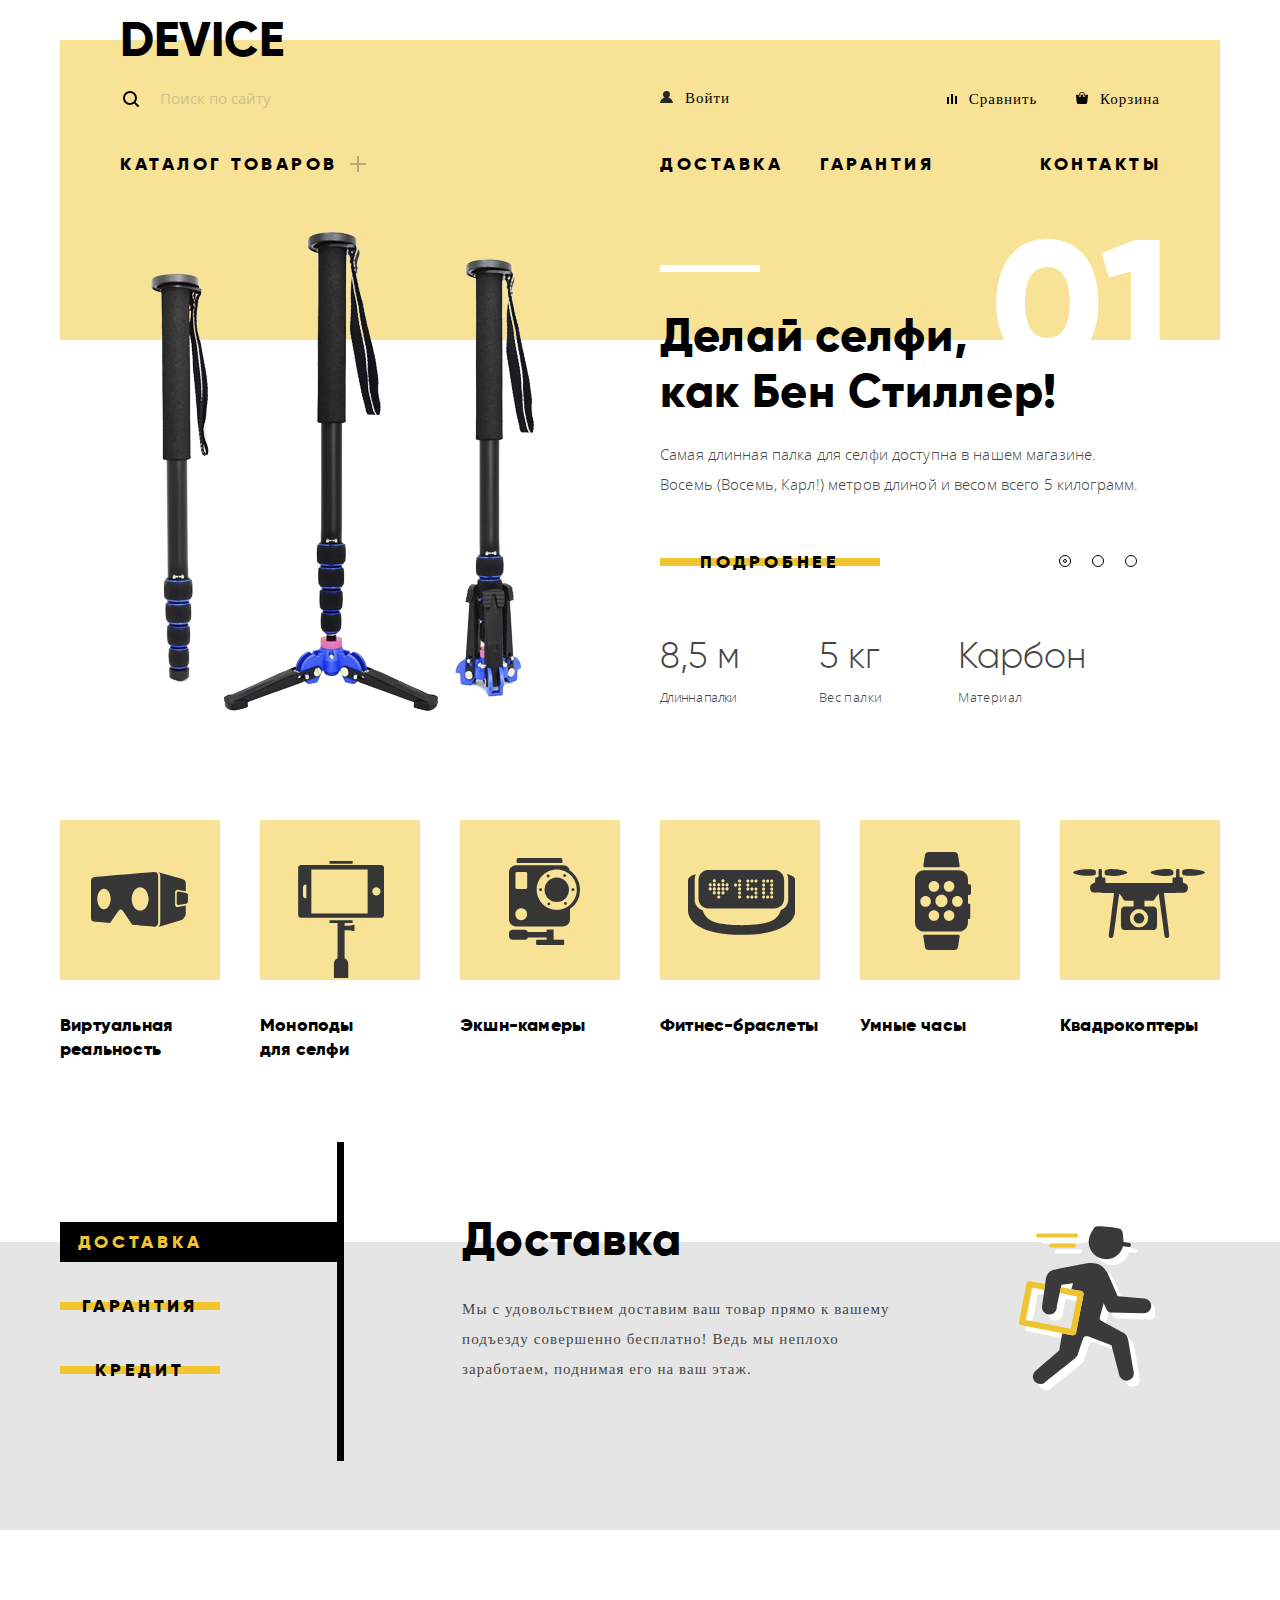
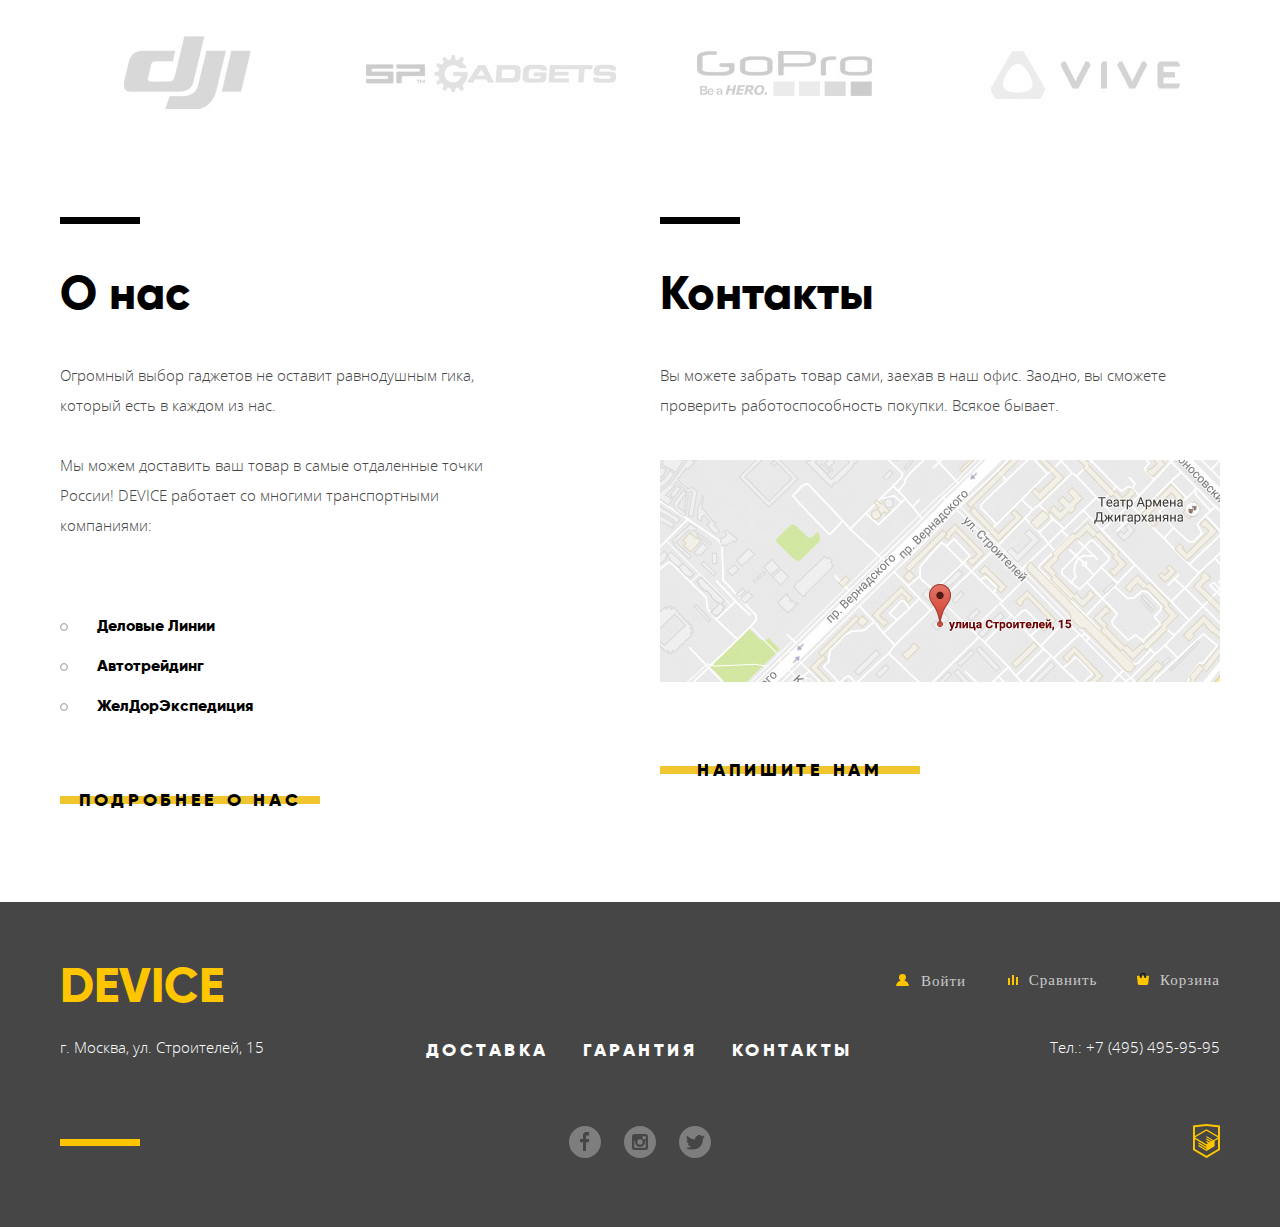
==== commit 6371147c: "Оформление страниц" ====
--- a/index.html
+++ b/index.html
@@ -12,17 +12,20 @@
             <header class="main-header">
                 <a class="main-header-logo" href="index.html">Device</a>
                 <div class="header-top">
-                    <div class="main-header-search">  
-                        <label for="search-icon">
-                            <img src="img/search.svg" alt="Иконка поиска">
-                        </label>
-                        <input type="search" id="search-icon" name="main header search" placeholder="Поиск по сайту">
+                    <div class="header-top-search">
+                        <div class="main-header-search">  
+                            <label for="search-icon">
+                                <img src="img/search.svg" alt="Иконка поиска">
+                            </label>
+                            <input type="search" id="search-icon" name="main header search" placeholder="Поиск по сайту"> 
+                            <button class="button button-search" type="button">Найти</button>
+                        </div>
                     </div>
                     <ul class="user-navigation-list">
                         <li class="user-navigation-item"> 
                             <a class="user-navigation-login" href="login.html">
-                                <svg xmlns="http://www.w3.org/2000/svg" width="13" height="12" viewBox="0 0 13 12"><path fill="#272525" d="M.032 12h12.937c-.163-2.643-2.074-4.837-4.671-5.543a3.47 3.47 0 0 0 1.687-2.972 3.485 3.485 0 0 0-6.97 0c0 1.264.68 2.361 1.688 2.972C2.106 7.163.194 9.357.032 12z"/></svg>
-                                <div class="user-name">Выйти</div>
+                                <svg xmlns="http://www.w3.org/2000/svg" width="13" height="12" viewBox="0 0 13 12"><path fill="#272525" d="M.032 12h12.937c-.163-2.643-2.074-4.837-4.671-5.543a3.47 3.47 0 0 0 1.687-2.972 3.485 3.485 0 0 0-6.97 0c0 1.264.68 2.361 1.688 2.972C2.106 7.163.194 9.357.032 12z"/></svg> 
+                                <div class="user-navigation-name">Войти</div>
                             </a>
                         </li>
                         <ul class="user-navigation-compare-basket">
@@ -81,8 +84,7 @@
         </div> 
         <main>
             <div class="container">
-                <h1 class="visually-hidden">Интернет-магазин «Device»</h1>                
-
+                <h1 class="visually-hidden">Интернет-магазин «Device»</h1> 
                 <section class="slide">
                     <h2 class="visually-hidden">Слайды товаров</h2>
                     <input class="visually-hidden slide-controls-radio controls-radio-button-1" type="radio" id="controls-radio-1" name="product-slide" checked>
@@ -104,9 +106,7 @@
                             </div>
                             <h3>Делай селфи,<br> как Бен Стиллер!</h3>
                             <p>Самая длинная палка для селфи доступна в нашем магазине.  Восемь (Восемь, Карл!) метров длиной и весом всего 5 килограмм.</p>
-
                             <a class="button slide-button" href="catalog.html"><span>Подробнее</span></a>
-
                             <table class="feature">
                                 <tr class="feature-top-list">
                                     <td class="feature-top-item">8,5 м</td>
@@ -134,7 +134,6 @@
                             <p>Мотивирующие фитнес-браслеты помогут найти в себе силы 
                             не пропускать занятия и соблюдать диету.</p>
                             <a class="button slide-button" href="catalog.html"><span>Подробнее</span></a>
-
                             <table class="feature">
                                 <tr class="feature-top-list">
                                     <td class="feature-top-item">48 часов</td>
@@ -157,7 +156,6 @@
                             <h3>Порхает как бабочка, жалит как пчела!</h3>
                             <p>Этот обычный, на первый взгляд, квадрокоптер оснащен  мощным лазером, замаскированным под стандартную камеру.</p>
                             <a class="button slide-button" href="catalog.html"><span>Подробнее</span></a>
-
                             <table class="feature">
                                 <tr class="feature-top-list">
                                     <td class="feature-top-item">800 м</td>
@@ -231,7 +229,6 @@
             </div>            
             <section class="advantages-slide">
                 <div class="advantages-slide-wrapper container">
-                   
                     <input class="visually-hidden advantages-radio advantages-button-1" type="radio" id="advantages-radio-1" name="advantages-slide" checked>
                     <input class="visually-hidden advantages-radio advantages-button-2" type="radio" id="advantages-radio-2" name="advantages-slide"> 
                     <input class="visually-hidden advantages-radio advantages-button-3" type="radio" id="advantages-radio-3" name="advantages-slide">                    
@@ -240,7 +237,6 @@
                         <label class="advantages-slide-controls-radio advantages-slide-controls-radio-2" for="advantages-radio-2">Гарантия</label> 
                         <label class="advantages-slide-controls-radio advantages-slide-controls-radio-3" for="advantages-radio-3">Кредит</label> 
                     </div>
-                    
                     <div class="vertical-line"></div>
                     <div class="advantages-slide-text">
                         <section class="advantages-slide-text-container advantages-slide-text-delivery"> 
@@ -334,7 +330,6 @@
                 </div>
             </div>
         </main>
-
         <footer class="main-footer">
             <div class="container">
                 <div class="footer-top">  
@@ -343,7 +338,6 @@
                         <li class="user-menu-item user-menu-login">
                             <a class="user-menu-login" href="login.html">
                                 <svg xmlns="http://www.w3.org/2000/svg" width="13" height="12" viewBox="0 0 13 12"><path fill="#FFC600" d="M.032 12h12.937c-.163-2.643-2.074-4.837-4.671-5.543a3.47 3.47 0 0 0 1.687-2.972 3.485 3.485 0 0 0-6.97 0c0 1.264.68 2.361 1.688 2.972C2.106 7.163.194 9.357.032 12z"/></svg>
-                                <b></b>
                                 <div class="user-name">Войти</div>
                             </a>
                         </li>
@@ -427,9 +421,7 @@
                 </button>
                 <button class="modal-close" type="button">Закрыть</button>
             </form>
-            
         </section>        
-        
         <section class="modal modal-map">
             <h2 class="visually-hidden">Как до нас добраться</h2>
             <button class="modal-close modal-close-map" type="button">Закрыть</button>
--- a/css/style.css
+++ b/css/style.css
@@ -95,6 +95,7 @@
     background-image: repeating-linear-gradient(#ffffff 40%, #f0c52e 40%, #f0c52e 60%, #ffffff 60%, #ffffff 100%);
     
     border: none;
+    cursor: pointer;
 }
 
 .button:hover {
@@ -155,8 +156,52 @@
     padding-bottom: 35px;
 }
 
-.main-header-search {
-    color: #cab97b;
+.header-top-search {
+    position: relative;
+}
+
+.button-search {
+    position: absolute;
+    
+    display: none;
+    
+    top: -8px;
+    left: 355px;
+    
+    padding: 0;
+    margin: 0;
+    
+    width: 81px;
+    height: 45px;
+    
+    font-size: 15px;
+    font-family: "Open Sans";
+    font-weight: 300;   
+    letter-spacing: 0.5px;
+    text-transform: none;
+    
+    background-color: #f7e296;
+    color: #000000;
+    background-image: none;
+    
+    border: 2px solid #000000;
+}
+
+.button-search:hover {
+    background-color: #000000;
+    background-image: none;
+    
+    color: #ffffff;
+}
+
+.button-search:active {
+    background-color: #000000;
+    
+    color: #ffffff;
+}
+
+.main-header-search input:focus + .button-search {
+    display: block;
 }
 
 .main-header-search img {
@@ -169,6 +214,16 @@
     padding-left: 20px;
     background-color: #f7e296;
     border: none;
+    
+    opacity: 0.3;
+}
+
+.main-header-search input:hover {
+    opacity: 0.6;
+}
+
+.main-header-search input:active {
+    opacity: 1;
 }
 
 .user-navigation-list {
@@ -191,12 +246,12 @@
 
 .user-navigation-login svg {
     position: relative;
-    top: 9px;
-    margin-right: 13px;
+    top: 8px;
+    margin-right: 6px;
 }
 
 .user-navigation-item div{
-    opacity: 1;
+    margin-left: 6px;
 }
 
 .user-navigation-compare svg,
@@ -204,11 +259,19 @@
     padding-right: 7px; 
 }
 
-.user-navigation-item div:hover{
-    opacity: 0.7;
-}
-
-.user-navigation-item div:active{
+.user-navigation-name:hover {
+    opacity: 0.6;
+}
+
+.user-navigation-name:active {
+    opacity: 0.3;
+}
+
+.user-name:hover{
+    opacity: 0.6;
+}
+
+.user-name:active{
     opacity: 0.3;
 }
 
@@ -441,6 +504,8 @@
 }
 
 .slide-img {
+    height: 495px;
+    
     width: 600px;  
     text-align: center;
     margin-left: -18px;
@@ -487,6 +552,8 @@
 
 .slide-product h3 {
     position: relative;
+    
+    width: 503px;
     
     font-size: 47px;
     color: #000000;    
@@ -1050,7 +1117,7 @@
 .user-menu-login svg {
     position: relative;
     top: 8px;
-    padding-right: 12px;
+    padding-right: 6px;
 }
 
 .user-menu-compare svg,
@@ -1063,7 +1130,8 @@
     font-family: "Open-sans";
 }
 
-.user-menu-item div{
+.user-name {
+    padding-left: 6px;
     color: #ffffff;
     opacity: 0.7;
 }
@@ -1209,7 +1277,7 @@
     width: 55px;
     height: 55px;
     
-    background-color: #ffc600;
+    background-color: #f0c52e;
     border: 0;
     border-radius: 50%;
     
@@ -1241,6 +1309,14 @@
 
 .modal-close::after {
   transform: rotate(-45deg);
+}
+
+.modal-close:hover {
+    opacity: 1;
+}
+
+.modal-close:active {
+    opacity: 0.3;
 }
 
 .modal-feedback-form {
@@ -1319,13 +1395,31 @@
 
 --------------------------------------------------------------*/
 
-.user-name {
+.user-navigation-name-catalog,
+.user-menu-name-catalog {
     opacity: 0.4;
 }
 
-.breadcrumbs-wrapper {      
-    margin-top: 45px;
-    margin-bottom: 50px;
+.user-navigation-login b {
+    margin-left: 6px;
+    margin-right: 12px;
+}
+
+.user-menu-name-catalog {
+    padding-left: 6px;
+    color: #ffffff;
+}
+
+.breadcrumbs-wrapper { 
+    position: relative;
+    margin-top: -114px;    
+    padding-top: 15px;
+    padding-bottom: 42px; 
+    
+    letter-spacing: 0.5px;
+    
+    background-color: #ffffff;
+    z-index: 1;
 }
 
 .breadcrumbs-wrapper h1 {
@@ -1349,28 +1443,23 @@
 }
 
 .breadcrumbs-item a {
+    letter-spacing: 0.5px;
     font-size: 14px;
     color: #000000;
     opacity: 0.3;
 }
 
-.catalog-wrapper-bottom {
-    background-color: #EFEFEF;
-    background-image: linear-gradient(to right, transparent 50%, #ffffff 0);
-}
-
-.filters-sorting-catalog {
-    display: flex;
-    
-    background-color: #ffffff;
-    
-    margin-left: 60px;
-}
-
-.filters-panel {
-    background-color: #EFEFEF;
-    
-    width: 270px;
+.breadcrumbs-item a:hover {
+    opacity: 0.6;
+}
+
+.breadcrumbs-item a:active {
+    opacity: 0.1;
+}
+
+.breadcrumbs-item svg {
+    margin-left: 7px;
+    margin-bottom: 2px;
 }
 
 .catalog-wrapper-top {
@@ -1391,9 +1480,11 @@
     font-weight: 700;
     color: #000000;
     
-    
-    margin: 0;
-    padding: 22px 0;
+    letter-spacing: 3.5px;
+    
+    margin: 0;
+    padding-top: 20px;
+    padding-bottom: 19px; 
 }
 
 .filters-caption-sorting p {
@@ -1401,58 +1492,6 @@
     width: 350px;
 }
 
-.filter {
-    margin-top: 85px; 
-}
-
-.filter-item {
-    padding: 0;
-    margin: 0;    
-    margin-bottom: 50px;
-    border: none;
-}
-
-.texr-left-right {
-    width: 145px;
-    display: flex;
-    justify-content: space-between;
-}
-
-.filter-cost-texr-left,
-.filter-cost-texr-right {
-    color: #000000;     
-    font-size: 14px;
-    opacity: 0.2;
-}
-
-.filter-cost {
-    font-size: 14px;
-    color: #7e7e7e;
-    font-family: "Gilroy";
-}
-
-.filter-item label {
-    display: flex;
-    flex-direction: column;
-} 
-
-.filter-item label {
-    font-size: 14px;
-    font-family: "Open-sans";
-    color: #000000;
-}
-
-.filter-item-name {
-    font-size: 16px;
-    color: #000000;
-    font-family: "Gilroy";
-    font-weight: 700;
-}
-
-.filter-item-button {
-    width: 200px;
-}
-
 .sorting {
     display: flex;
     
@@ -1471,22 +1510,40 @@
     justify-content: space-between;
     
     margin: 0;
-    padding: 22px 0;  
+    padding-top: 18px;
     padding-left: 40px;    
     
     list-style: none;    
 }
 
-.sorting-content {
-    width: 290px;
-    display: flex;
-    justify-content: space-between;
+.sorting-content {    
+    display: flex;
     
     margin: 0;
     padding: 0; 
     list-style: none;
 }
 
+.sorting-item-button {
+    font-size: 14px;
+    opacity: 0.3;
+    
+    margin-left: 31px;
+}
+
+.sorting-item-button:hover {
+    opacity: 0.6;
+}
+
+.sorting-item-button:active {
+    opacity: 1;
+}
+
+.sorting-item-button-current {
+    opacity: 1;  
+    margin-left: 0px;
+}
+
 .arrow {
     margin: 0;
     padding: 0; 
@@ -1501,21 +1558,250 @@
     padding-right: 19px;
 }
 
-.sorting-item-up a:link {
-    opacity: 0.3;    
-}
-
-.sorting-item a {
-    color: #000000;    
-}
-
-.sorting-item-button {
+.arrow-button {
+    opacity: 0.2;
+}
+
+.arrow-button:hover {
+    opacity: 0.4;
+}
+
+.arrow-button:active {
+    opacity: 1;
+}
+
+.arrow-button-down {
+    opacity: 1;
+}
+
+.filter {
+    margin-top: 70px; 
+}
+
+.filters-panel {
+    background-color: #EFEFEF;
+    
+    width: 270px;
+}
+
+.horizontal-line-catalog {
+    width: 201px;
+    height: 2px;
+    
+    background-color: #000000;
+    
+    margin-bottom: 10px;
+}
+
+.filter-item {
+    font-family: "Open-sans";    
     font-size: 14px;
-    opacity: 0.3;  
-}
-
-.sorting-item-button-current {
-    opacity: 1;  
+    
+    padding: 0;
+    margin: 0;    
+    
+    margin-bottom: 30px;
+    
+    border: none;
+}
+
+.range-filter {
+    width: 200px;
+    margin-bottom: -5px;
+}
+
+.filter-item-name {
+    font-size: 18px;
+    line-height: 24px;
+    color: #000000;
+    font-family: "Gilroy";
+    font-weight: 700;
+    
+    margin-bottom: 19px;
+}
+
+.range-controls {
+    position: relative;
+    
+    margin-top: 16px;
+    margin-bottom: 10px;
+}
+
+.range-controls .scale {
+    height: 2px;
+    
+    background-color: #dbdbdb;
+}
+
+.range-controls .bar {
+    width: 110px;
+    
+    height: 2px;
+    
+    background-color: #91c92f;
+}
+
+.range-controls .toggle {
+    position: absolute;
+    top: -10px;
+    
+    width: 4px;
+    height: 4px;
+    padding: 0;
+    
+    border: 8px solid #ffffff;
+    background-color: #ababab;
+    box-shadow: 0 2px 1px 0 #cfcfcf;
+    border-radius: 50%;
+    
+    cursor: pointer;
+}
+
+.range-controls .toggle-min {
+    left: -6px;
+}
+
+.range-controls .toggle-max {
+    left: 107px;
+}
+
+.price-controls {    
+    font-size: 0;
+    opacity: 0.2;
+    
+    margin-top: -3px;
+}
+
+.price-controls label {
+    position: relative;
+    
+    display: inline-block;
+    
+    font-family: "Open Sans";
+    font-size: 14px;
+    letter-spacing: 0.5px;
+}
+
+.max-price {
+    position: absolute;
+    
+    left: 63px;
+}
+
+.filter-item ul {
+    padding: 0;
+    margin: 0;
+    
+    list-style: none;
+}
+
+.filter-optional {
+    line-height: 40px;
+    padding-left: 40px;
+}
+
+.filter-optional label {
+    position: relative;
+    
+    display: block;
+    
+    cursor: pointer;
+    user-select: none;
+}
+
+.filter-input-checkbox + label::before {
+    content: "";
+    position: absolute;
+    
+    background-image: url(../img/checkbox-off.svg);
+    background-repeat: no-repeat;
+    
+    left: -42px;
+    top: 7px;
+    
+    width: 23px;
+    height: 23px;    
+}
+
+.filter-input-checkbox:checked + label::after {
+    content: "";        
+    position: absolute;
+    
+    background-image: url(../img/checkbox-on.svg);
+    background-repeat: no-repeat;
+    
+    left: -42px;
+    top: 7px;
+        
+    width: 27px;
+    height: 23px;
+}
+
+.filter-input-checkbox:hover + label::before, 
+.filter-input-checkbox:checked:hover + label::after {
+    opacity: 0.6;
+}
+
+.filter-input-checkbox:active + label::before, 
+.filter-input-checkbox:checked:active + label::after {
+    opacity: 1;
+}
+
+.filter-input-radio + label::before {
+    content: "";    
+    position: absolute;
+    
+    width: 17px;
+    height: 17px;
+    
+    left: -42px;
+    top: 5px;
+    
+    border: 4px solid #000000;
+    border-radius: 50%;
+}
+
+.filter-input-radio:checked + label::after {
+    content: "";    
+    position: absolute;
+    
+    width: 9px;
+    height: 9px;
+    
+    left: -34px;
+    top: 13px;
+       
+    background-color: #000000;
+    border-radius: 50%;
+}
+
+.filter-input-radio:hover + label::before, 
+.filter-input-radio:checked:hover + label::after {
+    opacity: 0.6;
+}
+
+.filter-input-radio:active + label::before, 
+.filter-input-radio:checked:active + label::after {
+    opacity: 1;
+}
+
+.filter-item-button {    
+    width: 200px;
+    
+    background-image: repeating-linear-gradient(#eeeeee 40%, #f0c52e 40%, #f0c52e 60%, #eeeeee 60%, #eeeeee 100%);
+}
+
+.catalog-wrapper-bottom {
+    background-color: #EFEFEF;
+    background-image: linear-gradient(to right, transparent 50%, #ffffff 0);
+}
+
+.filters-sorting-catalog {
+    display: flex;
+    
+    background-color: #ffffff;
+    
+    margin-left: 60px;
 }
 
 .catalog {
@@ -1535,8 +1821,10 @@
 }
 
 .catalog-item {
+    position: relative;
+    
     width: 360px;
-    margin-bottom: 70px;
+    margin-bottom: 46px;
     margin-right: 40px;
 }
 
@@ -1544,23 +1832,63 @@
     margin-right: 0;
 }
 
+.catalog-item-img img:hover {
+    opacity: 0.7;
+}
+
 .catalog-item-action {
-    display: flex;
+    position: absolute;
+    top: 170px;
+    left: 80px;
+    
+    display: none;
     flex-direction: column;
+}
+
+.catalog-item-img img:hover + .catalog-item-action {
+    display: flex;
+}
+
+.catalog-item-action-buy {
+    background-image: repeating-linear-gradient(rgba(0, 0, 0, 0) 40%, #f0c52e 40%, #f0c52e 60%, rgba(0, 0, 0, 0) 60%, rgba(0, 0, 0, 0) 100%);
+    background-color: rgba(0, 0, 0, 0);
 }
 
 .catalog-item-action-compare {
     font-size: 13px;
-    color: #868686;
+    color: #000000;
     text-transform: none;
-    background-color: #eeeeee;
-}
-
-.catalog-name-price {
-    padding-top: 30px;
+    letter-spacing: 1px;
+    
+    background-image: none;
+    background-color: rgba(0, 0, 0, 0);
+    opacity: 0.5;
+}
+
+.catalog-item-action-compare:hover {
+    background-image: none;
+    opacity: 1;
+}
+
+.catalog-item-action-compare:active {
+    opacity: 0.2;
+}
+
+.catalog-item-new-icon {
+    position: absolute;
+    
+    top: 28px;
+    right: 27px;
+}
+
+.catalog-name-price { 
     width: 360px;
     display: flex;
     justify-content: space-between;
+    
+    padding-top: 23px;
+    line-height: 24px;
+    letter-spacing: 0.1px;
 }
 
 .catalog-item-name-container {
@@ -1584,9 +1912,9 @@
 }
 
 .pagination {
-    padding: 22px 30px;
-    margin-bottom: 80px;
-    width: 700px;
+    margin-top: -11px;
+    margin-bottom: 77px;
+    width: 760px;
     display: flex;
     justify-content: space-between;
     
@@ -1598,20 +1926,60 @@
     padding: 0;
     
     border: none;
+    
+    width: 126px;
+    height: 70px;
+    
+    letter-spacing: 2.5px;
+    
+    background-image: none;
     background-color: #ebebeb;
 }
 
-.pagination-list {
+.pagination-button:hover {
+    background-image: none;
+    background-color: #d9d9d9;
+}
+
+.pagination-button:active {
+    color: rgba(0, 0, 0, 0.3);
+}
+
+.pagination-list {    
+    display: flex;
+    justify-content: space-between;
+    
     width: 86px;
-    display: flex;
-    justify-content: space-between;
     
     margin: 0;
     padding: 0;
     
     list-style: none;
-}
-
-.pagination-list a {
-    color: #464646;
-}
+    padding-top: 22px;
+}
+
+.pagination-item {
+    font-size: 16px;
+    font-family: "Gilroy";
+    font-weight: 700;
+    
+    opacity: 0.3;
+    color: #000000;
+}
+
+.pagination-item-current {
+    opacity: 1;
+}
+
+.pagination-list a:hover {
+    opacity: 0.6;
+}
+
+.pagination-list a:active {
+    opacity: 1;    
+}
+
+.user-menu-login b {
+    margin-left: 6px;
+    margin-right: 12px;
+}
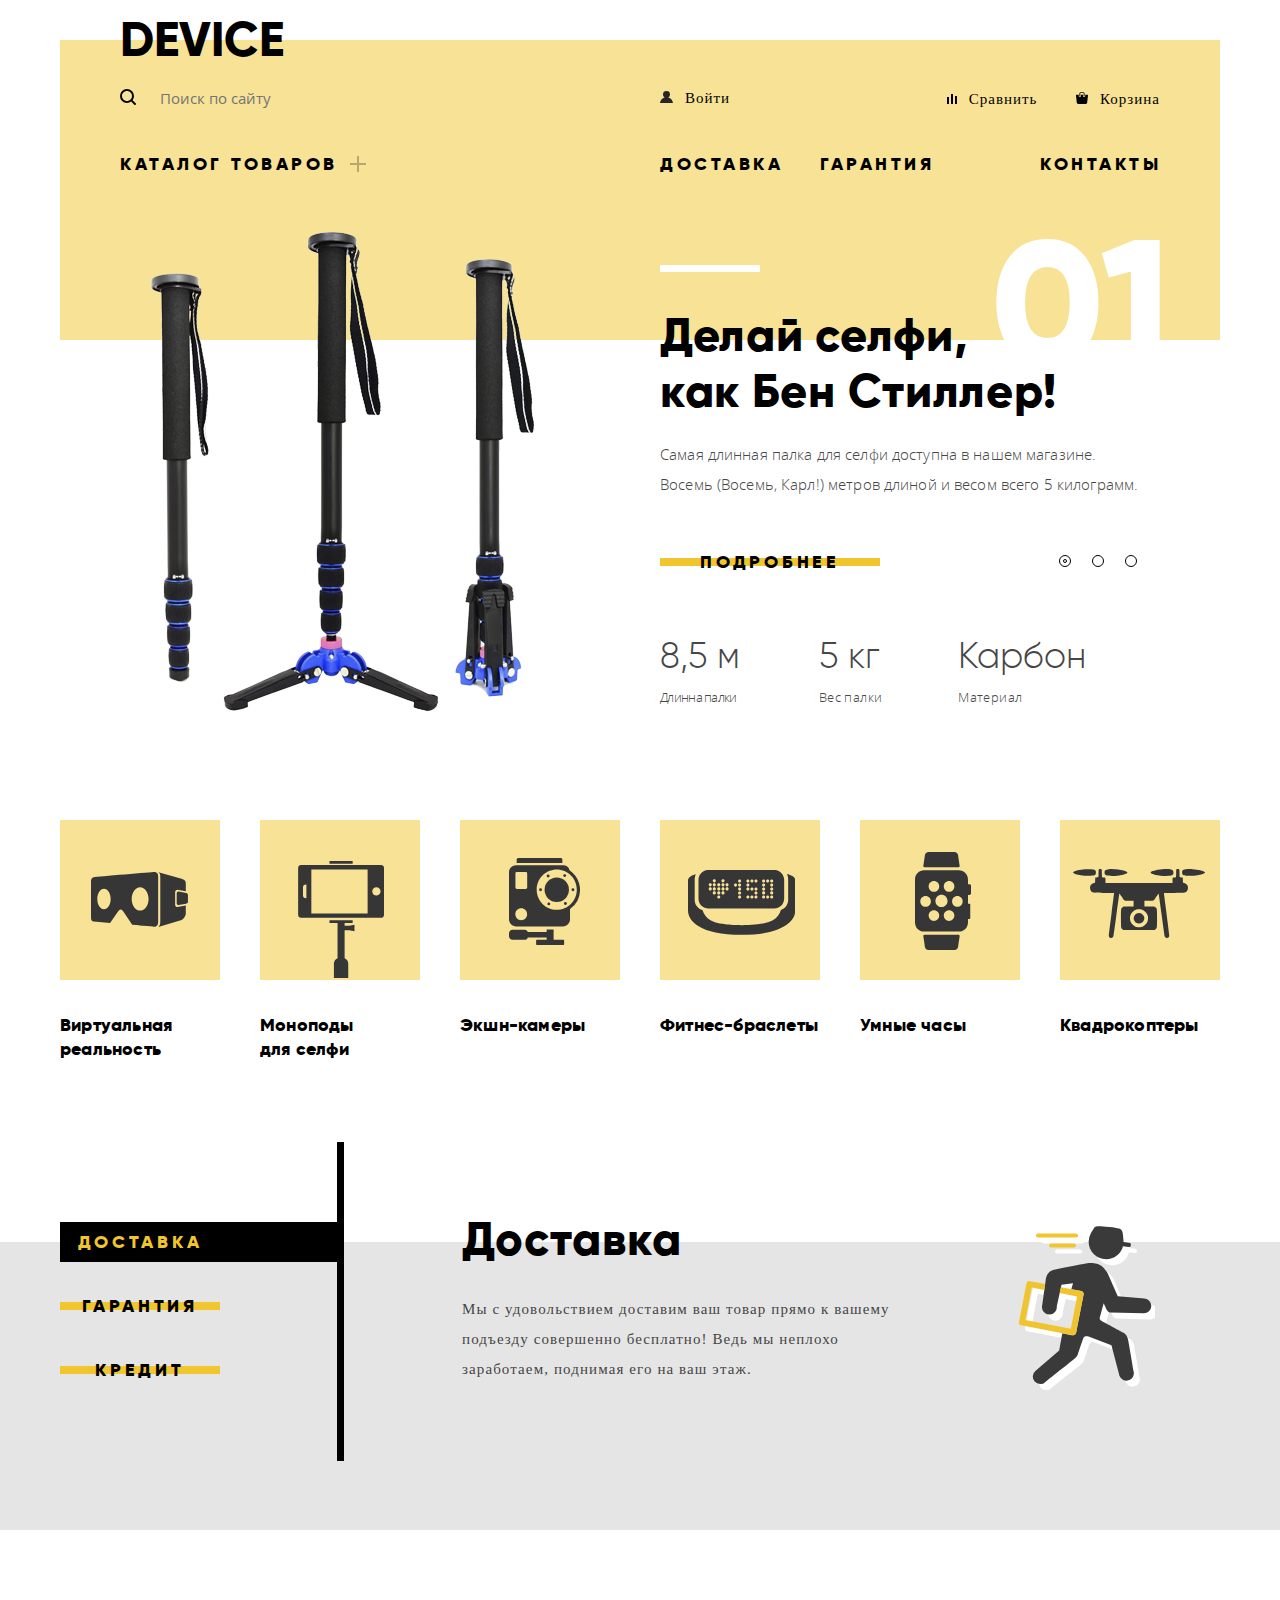
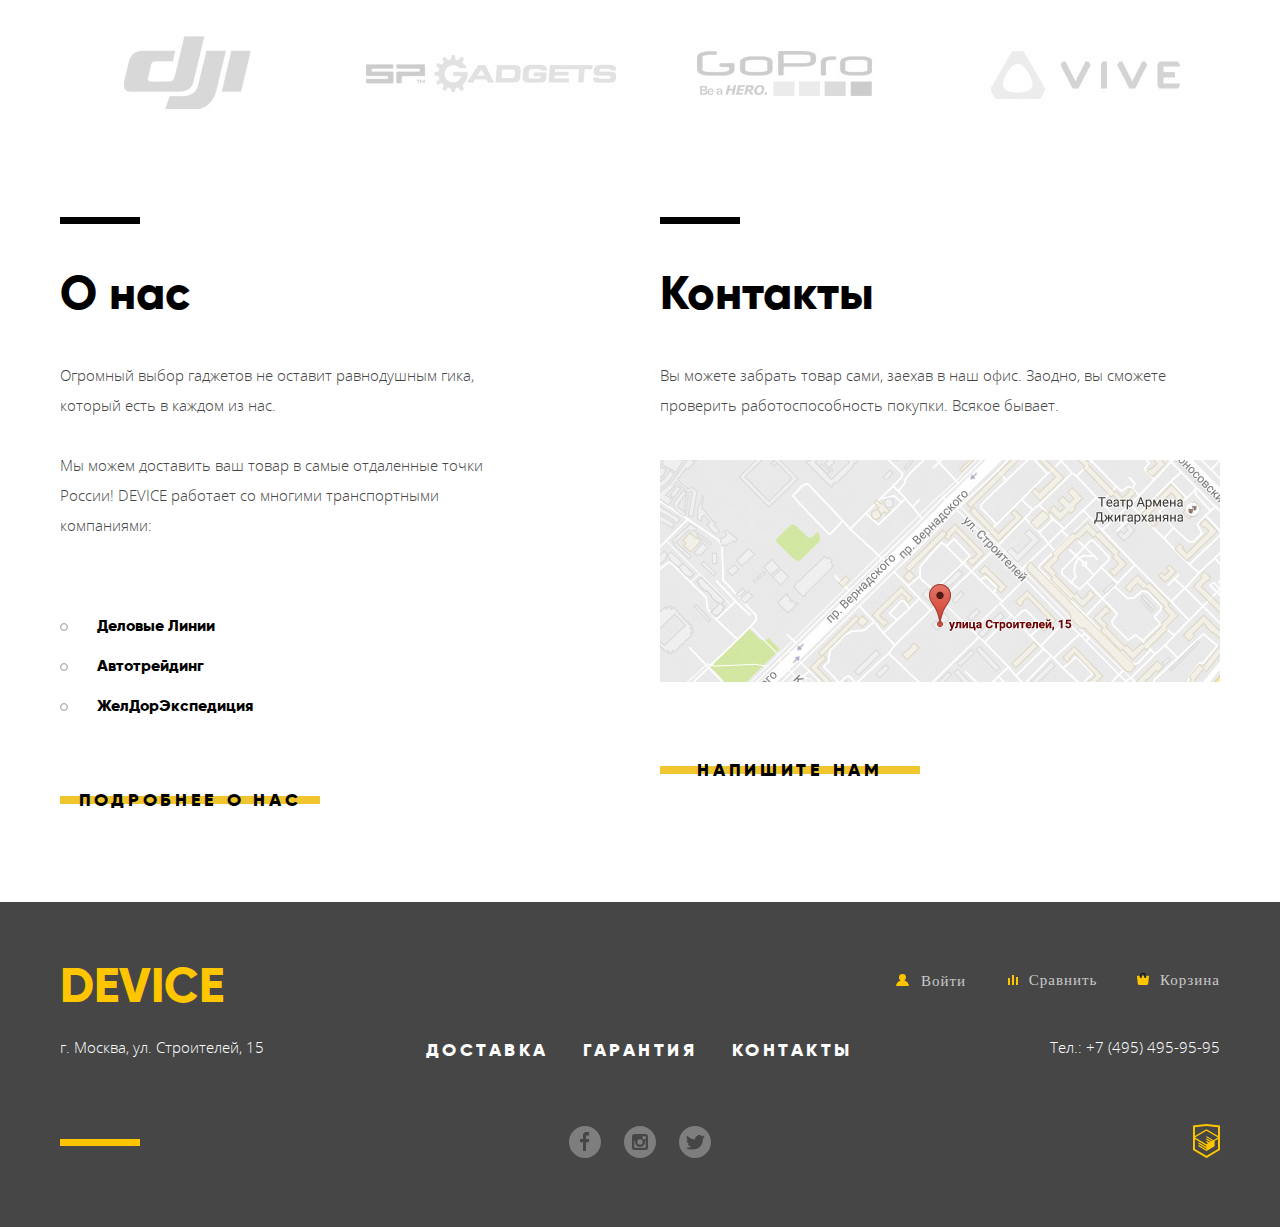
==== commit 77d3b879: "Правки" ====
--- a/index.html
+++ b/index.html
@@ -12,14 +12,11 @@
             <header class="main-header">
                 <a class="main-header-logo" href="index.html">Device</a>
                 <div class="header-top">
-                    <div class="header-top-search">
-                        <div class="main-header-search">  
-                            <label for="search-icon">
-                                <img src="img/search.svg" alt="Иконка поиска">
-                            </label>
-                            <input type="search" id="search-icon" name="main header search" placeholder="Поиск по сайту"> 
-                            <button class="button button-search" type="button">Найти</button>
-                        </div>
+                    <div class="main-header-search"> 
+                        <label for="search-icon">
+                        </label>
+                        <input type="search" id="search-icon" name="main header search" placeholder="Поиск по сайту"> 
+                        <button class="button button-search" type="button">Найти</button>
                     </div>
                     <ul class="user-navigation-list">
                         <li class="user-navigation-item"> 
--- a/css/style.css
+++ b/css/style.css
@@ -153,23 +153,11 @@
     display: flex;
     justify-content: space-between;
     padding-top: 3px;
-    padding-bottom: 35px;
-}
-
-.header-top-search {
-    position: relative;
+    padding-bottom: 29px;
 }
 
 .button-search {
-    position: absolute;
-    
-    display: none;
-    
-    top: -8px;
-    left: 355px;
-    
-    padding: 0;
-    margin: 0;
+    visibility: hidden;
     
     width: 81px;
     height: 45px;
@@ -200,30 +188,38 @@
     color: #ffffff;
 }
 
+.main-header-search {
+    margin-top: -8px;
+}
+
 .main-header-search input:focus + .button-search {
-    display: block;
-}
-
-.main-header-search img {
-    position: relative;
-    top: 3px;
-    left: 3px;
+    visibility: visible;
 }
 
 .main-header-search input {
-    padding-left: 20px;
+    padding-left: 40px;
     background-color: #f7e296;
     border: none;
     
-    opacity: 0.3;
+    padding-bottom: 11px;
+    
+    background-image: url(../img/search.svg);
+    background-repeat: no-repeat;
+    
+    border-bottom: 2px solid rgba(0, 0, 0, 0);
+    margin-right: -5px;
 }
 
 .main-header-search input:hover {
     opacity: 0.6;
 }
 
-.main-header-search input:active {
+.main-header-search input:focus {
     opacity: 1;
+    
+    width: 355px;
+    border-bottom: 2px solid #000000;
+    outline: none;
 }
 
 .user-navigation-list {
@@ -1832,21 +1828,28 @@
     margin-right: 0;
 }
 
-.catalog-item-img img:hover {
-    opacity: 0.7;
-}
-
 .catalog-item-action {
     position: absolute;
-    top: 170px;
-    left: 80px;
-    
-    display: none;
-    flex-direction: column;
-}
-
-.catalog-item-img img:hover + .catalog-item-action {
-    display: flex;
+    
+    display: flex;
+    justify-content: center;
+    align-items: center;
+    
+    top: 0px;
+    left: 0px;
+    
+    width: 360px;
+    height: 380px;
+    
+    flex-direction: column; 
+    background-color: rgba(255, 255, 255, 0.5);
+    
+    visibility: hidden;
+}
+
+.catalog-item-img:hover .catalog-item-action {
+    visibility: visible;
+    
 }
 
 .catalog-item-action-buy {
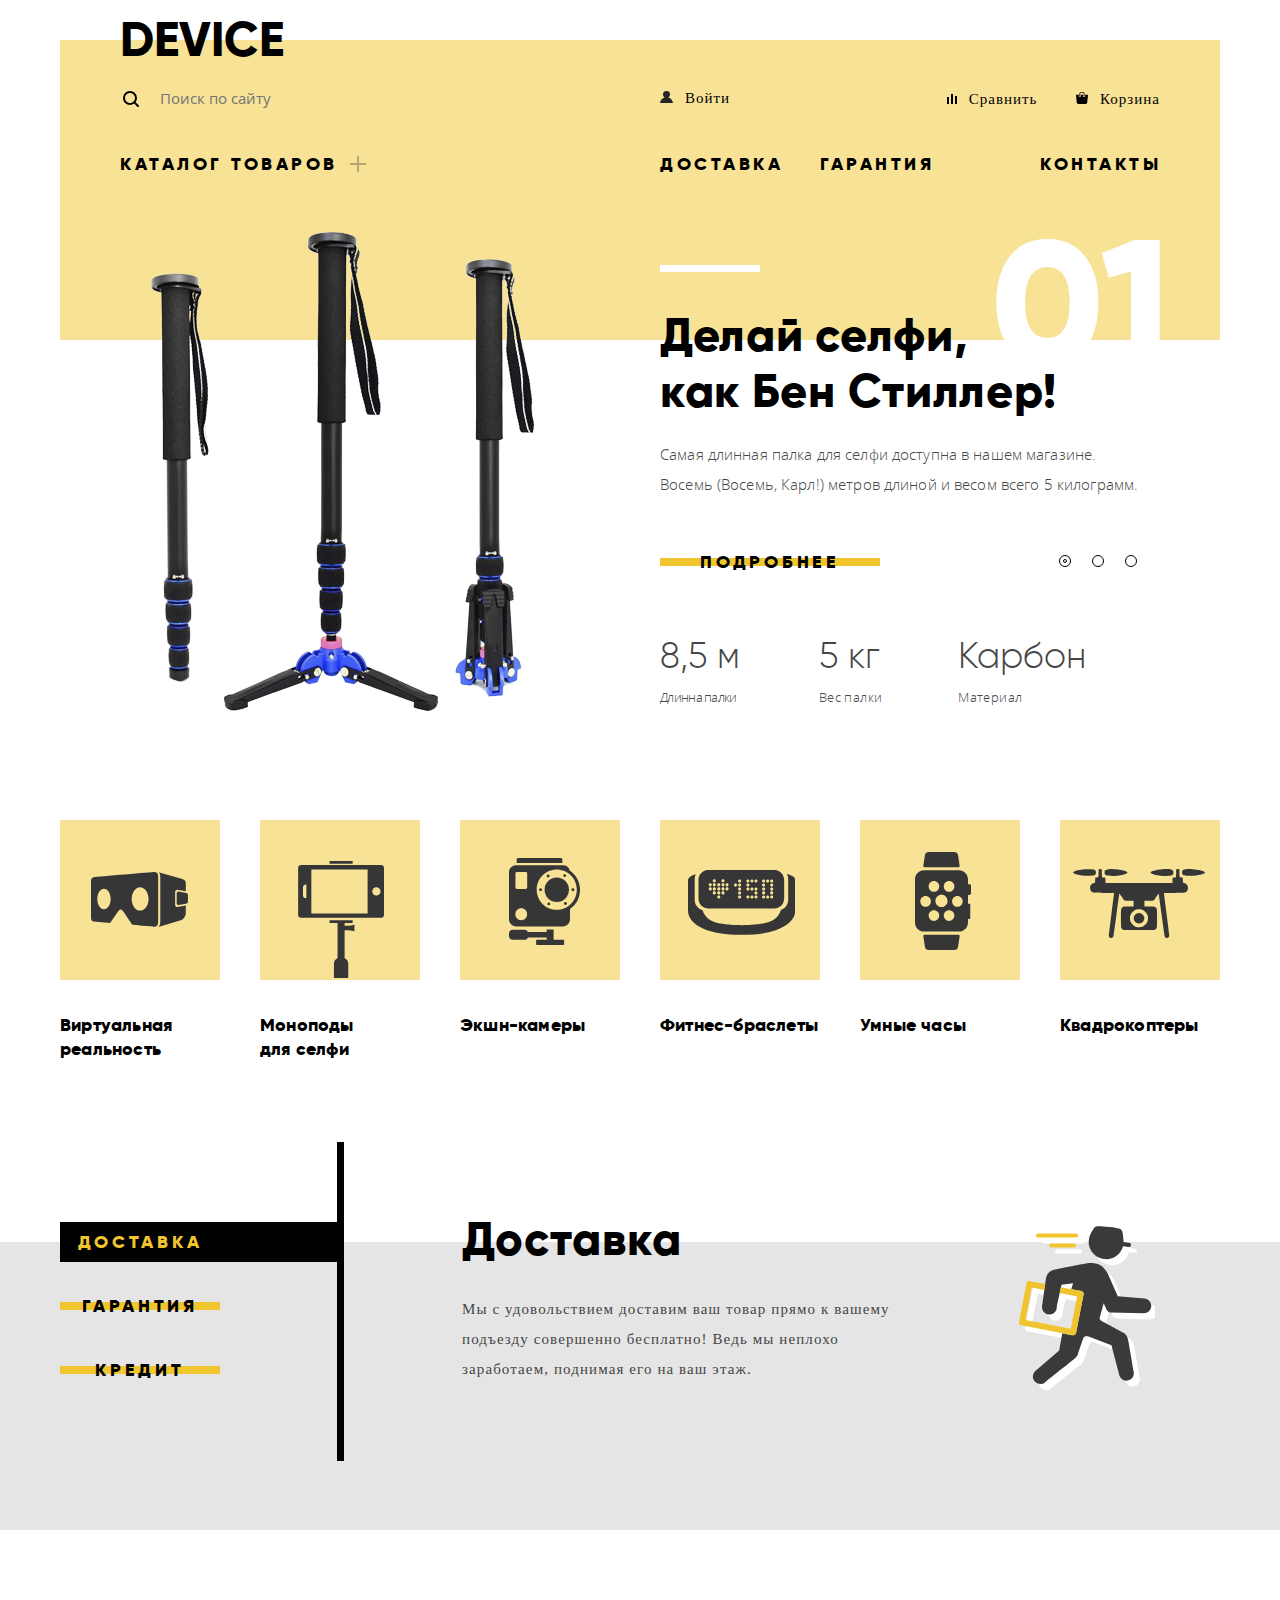
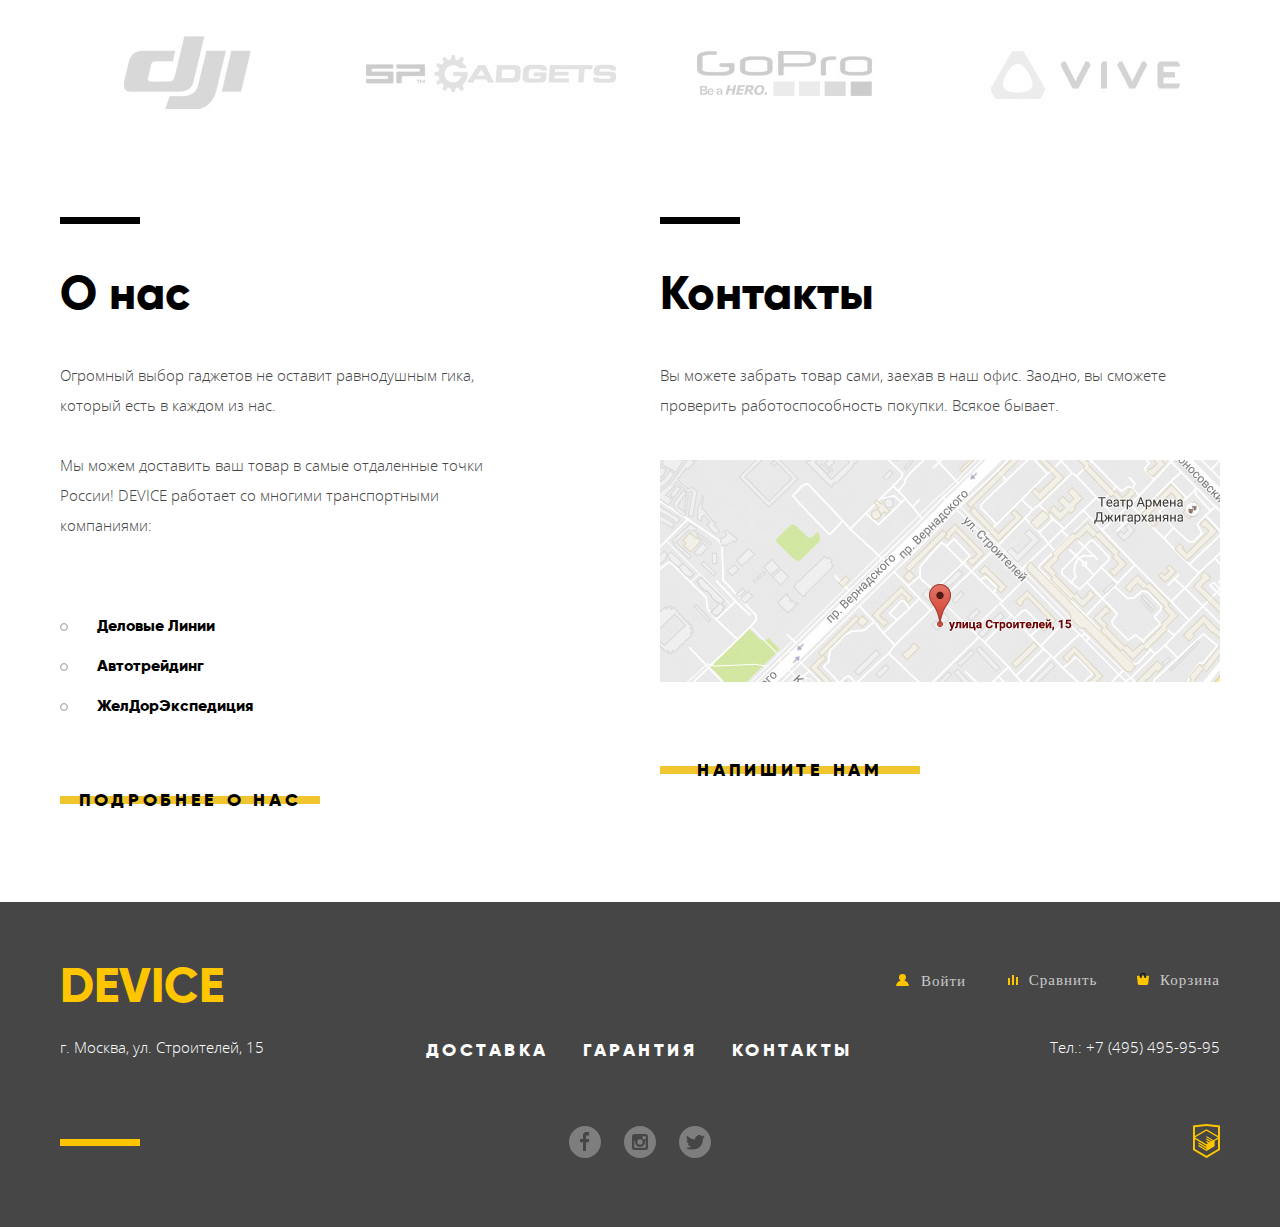
==== commit cf5d8069: "Красота" ====
--- a/index.html
+++ b/index.html
@@ -25,20 +25,22 @@
                                 <div class="user-navigation-name">Войти</div>
                             </a>
                         </li>
-                        <ul class="user-navigation-compare-basket">
-                            <li class="user-navigation-item">
-                                <a class="user-navigation-compare" href="compare.html"> 
-                                    <svg xmlns="http://www.w3.org/2000/svg" width="10" height="10" viewBox="0 0 10 10"><path d="M8 2h1.984v8H8zM0 3h1.984v7H0zM4 0h2v10H4z"/></svg>
-                                    <b>Сравнить</b>
-                                </a>
-                            </li>
-                            <li class="user-navigation-item">
-                                <a class="user-navigation-basket" href="basket.html"> 
-                                    <svg xmlns="http://www.w3.org/2000/svg" width="12" height="12" viewBox="0 0 12 12"><path d="M11.864 3.017a.429.429 0 0 0-.327-.154H9.225V4.09c0 .563-.484 1.022-1.08 1.022-.594 0-1.078-.458-1.078-1.022V2.863H4.909V4.09c0 .563-.485 1.022-1.08 1.022-.595 0-1.078-.458-1.078-1.022V2.863H.438a.43.43 0 0 0-.327.154.472.472 0 0 0-.108.358l.776 7.134c.015.806.642 1.455 1.411 1.455h7.595c.77 0 1.396-.649 1.411-1.455l.776-7.134a.476.476 0 0 0-.108-.358z"/><path d="M3.829 4.499c.239 0 .433-.184.433-.409V1.84c0-.632.672-1.022 1.295-1.022h1.079c.655 0 1.078.401 1.078 1.022v2.25c0 .225.194.409.431.409.239 0 .433-.184.433-.409V1.84C8.577.773 7.761 0 6.636 0H5.557c-1.19 0-2.159.826-2.159 1.84v2.25c0 .225.194.409.431.409z"/></svg>
-                                    <b>Корзина</b>
-                                </a>
-                            </li>
-                        </ul>
+                        <li>
+                            <ul class="user-navigation-compare-basket">
+                                <li class="user-navigation-item">
+                                    <a class="user-navigation-compare" href="compare.html"> 
+                                        <svg xmlns="http://www.w3.org/2000/svg" width="10" height="10" viewBox="0 0 10 10"><path d="M8 2h1.984v8H8zM0 3h1.984v7H0zM4 0h2v10H4z"/></svg>
+                                        <b>Сравнить</b>
+                                    </a>
+                                </li>
+                                <li class="user-navigation-item">
+                                    <a class="user-navigation-basket" href="basket.html"> 
+                                        <svg xmlns="http://www.w3.org/2000/svg" width="12" height="12" viewBox="0 0 12 12"><path d="M11.864 3.017a.429.429 0 0 0-.327-.154H9.225V4.09c0 .563-.484 1.022-1.08 1.022-.594 0-1.078-.458-1.078-1.022V2.863H4.909V4.09c0 .563-.485 1.022-1.08 1.022-.595 0-1.078-.458-1.078-1.022V2.863H.438a.43.43 0 0 0-.327.154.472.472 0 0 0-.108.358l.776 7.134c.015.806.642 1.455 1.411 1.455h7.595c.77 0 1.396-.649 1.411-1.455l.776-7.134a.476.476 0 0 0-.108-.358z"/><path d="M3.829 4.499c.239 0 .433-.184.433-.409V1.84c0-.632.672-1.022 1.295-1.022h1.079c.655 0 1.078.401 1.078 1.022v2.25c0 .225.194.409.431.409.239 0 .433-.184.433-.409V1.84C8.577.773 7.761 0 6.636 0H5.557c-1.19 0-2.159.826-2.159 1.84v2.25c0 .225.194.409.431.409z"/></svg>
+                                        <b>Корзина</b>
+                                    </a>
+                                </li>
+                            </ul>
+                        </li>
                     </ul>
                 </div>
                 <nav class="main-navigation">
@@ -49,18 +51,24 @@
                                 <img src="img/plus.svg" width="16" height="16" alt="Иконка поиска">
                             </a>
                             <ul class="submenu-catalog">
-                                <ul class="submenu-catalog-list">
-                                    <li class="submenu-catalog-item"><a href="catalog.html">Виртуальная реальность</a></li>
-                                    <li class="submenu-catalog-item"><a href="catalog.html">Моноподы для селфи</a></li>
-                                    <li class="submenu-catalog-item"><a href="catalog.html">Экшн-камеры</a></li>
-                                </ul>
-                                <ul class="submenu-catalog-list">
-                                    <li class="submenu-catalog-item"><a href="catalog.html">Фитнес-браслеты</a></li>
-                                    <li class="submenu-catalog-item"><a href="catalog.html">Умные часы</a></li>
-                                </ul>
-                                <ul class="submenu-catalog-list">
-                                    <li class="submenu-catalog-item"><a href="catalog.html">Квадрокоптеры</a></li>
-                                </ul>
+                                <li>
+                                    <ul class="submenu-catalog-list">
+                                        <li class="submenu-catalog-item"><a href="catalog.html">Виртуальная реальность</a></li>
+                                        <li class="submenu-catalog-item"><a href="catalog.html">Моноподы для селфи</a></li>
+                                        <li class="submenu-catalog-item"><a href="catalog.html">Экшн-камеры</a></li>
+                                    </ul>
+                                </li>
+                                <li>
+                                    <ul class="submenu-catalog-list">
+                                        <li class="submenu-catalog-item"><a href="catalog.html">Фитнес-браслеты</a></li>
+                                        <li class="submenu-catalog-item"><a href="catalog.html">Умные часы</a></li>
+                                    </ul>
+                                </li>
+                                <li>
+                                    <ul class="submenu-catalog-list">
+                                        <li class="submenu-catalog-item"><a href="catalog.html">Квадрокоптеры</a></li>
+                                    </ul>
+                                </li>
                             </ul>
                         </li>
                     </ul>
@@ -182,7 +190,7 @@
                             <a href="catalog.html">
                                 <div class="directory-container">
                                     <div class="directory-background"></div>
-                                    <img class="directory-img directory-img-2" src="img/popular-2.svg" alt="Моноподы для селфи"> <span>Моноподы<br>для селфи</span> 
+                                    <img class="directory-img directory-img-2" src="img/popular-2.svg" alt="Моноподы для селфи"> <span class="">Моноподы для&nbsp;селфи</span> 
                                 </div>
                             </a>                   
                         </li>
@@ -225,6 +233,7 @@
                 </section>
             </div>            
             <section class="advantages-slide">
+                <h2 class="visually-hidden">Наши приемущества</h2>
                 <div class="advantages-slide-wrapper container">
                     <input class="visually-hidden advantages-radio advantages-button-1" type="radio" id="advantages-radio-1" name="advantages-slide" checked>
                     <input class="visually-hidden advantages-radio advantages-button-2" type="radio" id="advantages-radio-2" name="advantages-slide"> 
@@ -246,7 +255,7 @@
                         <section class="advantages-slide-text-container advantages-slide-text-guarantee">         
                             <div class="right-text">
                                 <h3>Гарантия</h3>
-                                <p>Если из-за возгорания купленного у нас товара у вас сгорит дом — не переживайте, мы выдадим вам новый. Товар, не дом, конечно же.</p>
+                                <p>Если из-за возгорания купленного у нас товара у вас сгорит дом — не переживайте, мы выдадим вам новый.<br> Товар, не дом, конечно же.</p>
                             </div>
                             <img src="img/warranty.svg" alt="Гарантия">
                         </section>
@@ -319,7 +328,6 @@
                         <a class="contact-maps" href="map.html">
                             <img src="img/map.jpg" width="560" height="222" alt="Офис компании по адресу улица Строителей, 15">
                         </a>
-
                         <a class="button contact-button" href="contacts.html">
                             <span>Напишите нам</span>
                         </a>
@@ -338,20 +346,22 @@
                                 <div class="user-name">Войти</div>
                             </a>
                         </li>
-                        <ul class="user-menu-compare-basket">
-                            <li class="user-menu-item user-menu-compare">
-                                <a class="user-menu-compare" href="compare.html">
-                                    <svg xmlns="http://www.w3.org/2000/svg" width="10" height="10" viewBox="0 0 10 10"><path fill="#FFC600" d="M8 2h1.984v8H8zM0 3h1.984v7H0zM4 0h2v10H4z"/></svg>
-                                    <b>Сравнить</b>
-                                </a>
-                            </li>
-                            <li class="user-menu-item user-menu-basket">
-                                <a class="user-menu-basket" href="basket.html">
-                                    <svg xmlns="http://www.w3.org/2000/svg" width="12" height="12" viewBox="0 0 12 12"><path fill="#FFC600" d="M11.864 3.017a.429.429 0 0 0-.327-.154H9.225V4.09c0 .563-.484 1.022-1.08 1.022-.594 0-1.078-.458-1.078-1.022V2.863H4.909V4.09c0 .563-.485 1.022-1.08 1.022-.595 0-1.078-.458-1.078-1.022V2.863H.438a.43.43 0 0 0-.327.154.472.472 0 0 0-.108.358l.776 7.134c.015.806.642 1.455 1.411 1.455h7.595c.77 0 1.396-.649 1.411-1.455l.776-7.134a.476.476 0 0 0-.108-.358z"/><path d="M3.829 4.499c.239 0 .433-.184.433-.409V1.84c0-.632.672-1.022 1.295-1.022h1.079c.655 0 1.078.401 1.078 1.022v2.25c0 .225.194.409.431.409.239 0 .433-.184.433-.409V1.84C8.577.773 7.761 0 6.636 0H5.557c-1.19 0-2.159.826-2.159 1.84v2.25c0 .225.194.409.431.409z"/></svg>
-                                    <b>Корзина</b>
-                                </a>
-                            </li>
-                        </ul>
+                        <li>
+                            <ul class="user-menu-compare-basket">
+                                <li class="user-menu-item user-menu-compare">
+                                    <a class="user-menu-compare" href="compare.html">
+                                        <svg xmlns="http://www.w3.org/2000/svg" width="10" height="10" viewBox="0 0 10 10"><path fill="#FFC600" d="M8 2h1.984v8H8zM0 3h1.984v7H0zM4 0h2v10H4z"/></svg>
+                                        <b>Сравнить</b>
+                                    </a>
+                                </li>
+                                <li class="user-menu-item user-menu-basket">
+                                    <a class="user-menu-basket" href="basket.html">
+                                        <svg xmlns="http://www.w3.org/2000/svg" width="12" height="12" viewBox="0 0 12 12"><path fill="#FFC600" d="M11.864 3.017a.429.429 0 0 0-.327-.154H9.225V4.09c0 .563-.484 1.022-1.08 1.022-.594 0-1.078-.458-1.078-1.022V2.863H4.909V4.09c0 .563-.485 1.022-1.08 1.022-.595 0-1.078-.458-1.078-1.022V2.863H.438a.43.43 0 0 0-.327.154.472.472 0 0 0-.108.358l.776 7.134c.015.806.642 1.455 1.411 1.455h7.595c.77 0 1.396-.649 1.411-1.455l.776-7.134a.476.476 0 0 0-.108-.358z"/><path d="M3.829 4.499c.239 0 .433-.184.433-.409V1.84c0-.632.672-1.022 1.295-1.022h1.079c.655 0 1.078.401 1.078 1.022v2.25c0 .225.194.409.431.409.239 0 .433-.184.433-.409V1.84C8.577.773 7.761 0 6.636 0H5.557c-1.19 0-2.159.826-2.159 1.84v2.25c0 .225.194.409.431.409z"/></svg>
+                                        <b>Корзина</b>
+                                    </a>
+                                </li>
+                            </ul>
+                        </li>
                     </ul>      
                 </div>
                 <div class="footer-center"> 
@@ -401,16 +411,16 @@
             <form class="modal-feedback-form" action="https://echo.htmlacademy.ru" method="post">
                 <div class="modal-feedback-content">
                     <p>
-                        <label class="modal-text modal-feedback-name" for="user-name">Ваше имя:</label><br>
+                        <label class="modal-text modal-feedback-name" for="user-name">Ваше имя:</label>
                         <input class="modal-feedback-name-user" id="user-name" type="text" name="name" placeholder="Имя Фамилия">
                     </p>
                     <p>
-                        <label class="modal-text modal-feedback-email" for="user-email">Ваш e-mail:</label><br>
+                        <label class="modal-text modal-feedback-email" for="user-email">Ваш e-mail:</label>
                         <input class="modal-feedback-email-user" id="user-email" type="email" name="email" placeholder="email@example.com">
                     </p>
                 </div>
                 <p>
-                    <label class="modal-text modal-feedback-text" for="user-text">Текст письма</label><br>
+                    <label class="modal-text modal-feedback-text" for="user-text">Текст письма</label>
                     <textarea class="modal-feedback-text-user" id="user-text" name="text-feedback" placeholder="В свободной форме" rows="5" cols="94"></textarea>
                 </p>
                 <button class="button modal-feedback-button" type="submit">
@@ -421,10 +431,120 @@
         </section>        
         <section class="modal modal-map">
             <h2 class="visually-hidden">Как до нас добраться</h2>
-            <button class="modal-close modal-close-map" type="button">Закрыть</button>
-            <p>
-                <iframe src="https://www.google.com/maps/embed?pb=!1m18!1m12!1m3!1d1124.5562740198661!2d37.528520976176566!3d55.68703099511007!2m3!1f0!2f0!3f0!3m2!1i1024!2i768!4f13.1!3m3!1m2!1s0x46b54cf65f5c8955%3A0x694710ccd55501e!2z0YPQuy4g0KHRgtGA0L7QuNGC0LXQu9C10LksIDE1LCDQnNC-0YHQutCy0LAsIDExOTMxMQ!5e0!3m2!1sru!2sru!4v1534503082189" width="960" height="450" allowfullscreen></iframe>
-            </p>
+            <button class="modal-close" type="button">Закрыть</button>
+            
+            <iframe src="https://www.google.com/maps/embed?pb=!1m18!1m12!1m3!1d1124.5562740198661!2d37.528520976176566!3d55.68703099511007!2m3!1f0!2f0!3f0!3m2!1i1024!2i768!4f13.1!3m3!1m2!1s0x46b54cf65f5c8955%3A0x694710ccd55501e!2z0YPQuy4g0KHRgtGA0L7QuNGC0LXQu9C10LksIDE1LCDQnNC-0YHQutCy0LAsIDExOTMxMQ!5e0!3m2!1sru!2sru!4v1534503082189" width="960" height="450" allowfullscreen></iframe>
+            <p><img src="img/map.jpg" width="800" height="400" alt="Офис компании по адресу ул. Стротелей 15, Санкт-Петербург"></p>
         </section>
+        
+        <script>
+            var link = document.querySelector(".contact-button");
+            
+            var popap = document.querySelector(".modal-feedback");
+            var close = popap.querySelector(".modal-close");
+            
+            var form = popap.querySelector("form");
+            var surname = popap.querySelector(".modal-feedback-name-user"); 
+            var email = popap.querySelector(".modal-feedback-email-user");
+            var letter = popap.querySelector(".modal-feedback-text-user");
+            
+            var isStorageSupport = true;
+            var storage = "";
+            
+            try {
+                storage = localStorage.getItem("name");
+                storage = localStorage.getItem("email");
+            } catch (err) {
+                isStorageSupport = false;
+            }
+            
+            link.addEventListener("click", function (evt) {
+                evt.preventDefault();
+                popap.classList.add("modal-feedback-show");
+                
+                if (storage) {
+                    surname.value = storage;
+                    email.focus();                
+                } else {
+                    surname.focus();
+                }
+                
+                if (storage) {
+                    email.value = storage;
+                    letter.focus();
+                } else {
+                    email.focus();
+                }
+            });
+            
+            close.addEventListener("click", function (evt) {
+                evt.preventDefault();
+                popap.classList.remove("modal-feedback-show");
+                surname.classList.remove("modal-error");
+                email.classList.remove("modal-error");
+                letter.classList.remove("modal-error");
+            });
+            
+            form.addEventListener("submit", function (evt) {
+                if (!surname.value || !email.value || !letter.value) {
+                    evt.preventDefault();
+                    if (!surname.value) {
+                    surname.classList.remove("modal-error");
+                    surname.offsetWidth = surname.offsetWidth;
+                    surname.classList.add("modal-error");
+                    }
+                    if (!email.value) {
+                    email.classList.remove("modal-error");
+                    email.offsetWidth = email.offsetWidth;
+                    email.classList.add("modal-error");
+                    }
+                    if (!letter.value) {
+                    letter.classList.remove("modal-error");
+                    letter.offsetWidth = letter.offsetWidth;
+                    letter.classList.add("modal-error");
+                    }
+                } else {
+                    if (isStorageSupport) {
+                    localStorage.setItem("name", surname.value);
+                    localStorage.setItem("email", email.value);
+                    }
+                }
+            });
+            window.addEventListener("keydown", function (evt) {
+                if (evt.keyCode === 27) {
+                    evt.preventDefault ();
+                    if (popap.classList.contains("modal-feedback-show")) {
+                        popap.classList.remove("modal-feedback-show");
+                        popap.classList.remove("modal-error");
+                    }
+                }
+            });
+            
+            var mapLink = document.querySelector(".contact-maps");
+            
+            var mapPopap = document.querySelector(".modal-map");
+            var mapClose = mapPopap.querySelector(".modal-close");
+            
+            mapLink.addEventListener("click", function (evt) {
+                evt.preventDefault();
+                mapPopap.classList.add("modal-map-show"); 
+            });
+            
+            mapClose.addEventListener("click", function (evt) {
+                evt.preventDefault();
+                mapPopap.classList.remove("modal-map-show");
+            });
+            
+            window.addEventListener("keydown", function (evt) {
+                if (evt.keyCode === 27) {
+                    evt.preventDefault ();
+                    if (mapPopap.classList.contains("modal-map-show")) { 
+                        mapPopap.classList.remove("modal-map-show");
+                    }
+                }
+            });
+            
+        </script>
+        
     </body>
 </html>--- a/css/style.css
+++ b/css/style.css
@@ -156,7 +156,7 @@
     padding-bottom: 29px;
 }
 
-.button-search {
+.button-search {    
     visibility: hidden;
     
     width: 81px;
@@ -189,6 +189,8 @@
 }
 
 .main-header-search {
+    display: flex;
+    
     margin-top: -8px;
 }
 
@@ -196,14 +198,18 @@
     visibility: visible;
 }
 
-.main-header-search input {
+.main-header-search input {    
     padding-left: 40px;
     background-color: #f7e296;
     border: none;
     
-    padding-bottom: 11px;
+    padding-top: 6px;
+    padding-bottom: 4px;
+    
+    line-height: 30px;
     
     background-image: url(../img/search.svg);
+    background-position: 3px 16px;
     background-repeat: no-repeat;
     
     border-bottom: 2px solid rgba(0, 0, 0, 0);
@@ -323,13 +329,17 @@
 
     list-style: none;
         
-    width: 220px;
+    width: 250px;
 }
 
 .catalog-product {
     position: relative;   
     
     word-spacing: 1px;
+}
+
+.submenu-catalog-item {
+    width: 200px;
 }
 
 .catalog-product b:hover,
@@ -361,13 +371,13 @@
     padding-bottom: 40px;
     padding-left: 60px; 
     padding-right: 500px;
-
+    
+    width: 600px;
+    
+    left: 0;
+    bottom: 0;
+    
     list-style: none;
-    
-    width: 600px;
-    
-    left: 0;
-    bottom: 0px;
     
     display: none;
     background-color: #f7e296;
@@ -699,8 +709,7 @@
 .feature-item span {
     font-size: 18px;
     font-family: "Gilroy";
-    font-weight: 700;  
-    
+    font-weight: 700;
 }
 
 .directory-container {
@@ -1042,16 +1051,16 @@
     margin-bottom: 40px;
 }
 
-.contact-maps img{
-    margin-bottom: 59px;
-}
-
 .contact-button,
 .info-button {
     width: 260px;
     margin-bottom: 82px;
 }
 
+.contact-button {
+    margin-top: 59px;
+}
+
 .main-footer {
     background-color: #464646;
 }
@@ -1240,6 +1249,30 @@
     opacity: 0.3;
 }
 
+@keyframes invisibility {
+    0% {
+        opacity: 0;
+    }
+    
+    100% {
+        opacity: 1;
+    }
+}
+
+@keyframes redness {
+    0% {
+        background-color: rgba(234, 234, 234, 0.5);
+    }
+    
+    50% {
+        background-color: rgba(255, 0, 0, 0.5);
+    }
+    
+    100% {
+        background-color: rgba(234, 234, 234, 0.5);
+    }
+}
+
 .modal {
     width: 960px;
     margin: 0 auto;
@@ -1264,6 +1297,16 @@
     z-index: 10;
 }
 
+.modal-feedback-show {
+    display: block;
+    
+    animation: invisibility 1s;
+}
+
+.modal-error {
+    animation: redness 0.5s;
+}
+
 .modal-close {
     position: absolute;
     
@@ -1282,6 +1325,8 @@
     cursor: pointer;
     
     opacity: 0.5;
+    
+    z-index: 50;
 }
 
 .modal-close::before,
@@ -1336,24 +1381,59 @@
 }
 
 .modal-feedback-content input {
-    width: 340px;
-    height: 45px;
-    padding-left: 20px;
-    
-    background-color: #f2f2f2;
-    border: none;
+    width: 334px;
+    height: 39px;
+    padding-left: 17px;
+    
+    background-color: rgba(234, 234, 234, 0.5);
+    border: 3px solid rgba(234, 234, 234, 0);
+}
+
+.modal-feedback-content input:invalid {
+    background-color: rgba(255, 0, 0, 0.5);
+}
+
+.modal-feedback-content input:hover,
+.modal-feedback-form textarea:hover {
+    background-color: rgba(234, 234, 234, 0.8);
+}
+
+.modal-feedback-content input:focus,
+.modal-feedback-form textarea:focus {
+    background-color: #ffffff;
+    border: 3px solid #f7e296;
+    outline: none;
 }
 
 .modal-feedback-form textarea {
-    width: 720px;
-    padding: 15px 20px;
-    
-    background-color: #f2f2f2;
-    border: none;
+    width: 714px;
+    padding-left: 17px;
+    padding-top: 12px;
+    
+    background-color: rgba(234, 234, 234, 0.5);
+    border: 3px solid rgba(234, 234, 234, 0);
 }
 
 .modal-feedback-button {
     width: 200px;
+}
+
+@keyframes bounce {
+    0% {
+        transform: translateY(2000px);
+    }
+
+    70% {
+        transform: translateY(-30px);
+    }
+
+    90% {
+        transform: translateY(10px);
+    }
+
+    100% {
+        transform: translateY(0);
+    }
 }
 
 .modal-map {
@@ -1366,18 +1446,38 @@
     margin-left: -480px;
     
     width: 960px;
-    height: 550px;
-    
-    background-color: #ffffff;
-    
+    height: 520px;
+        
     box-shadow: 0 0 20px rgba(0, 0, 0, 0.3);
     
-    z-index: 10;
+    z-index: 25;
+}
+
+.modal-map p {
+    position: absolute;
+    top: 0;
+    left: 0;
+    z-index: 15;
+    
+    margin: 0;
+}
+
+.modal-map iframe {
+    position: relative;
+    z-index: 20;
+    
+    border: none;
+}
+
+.modal-map-show{
+    display: block;
+    
+    animation: bounce 1s;
 }
 
 iframe {
     width: 960px;
-    height: 560px;
+    height: 520px;
     
     margin: 0;
     border: 0;
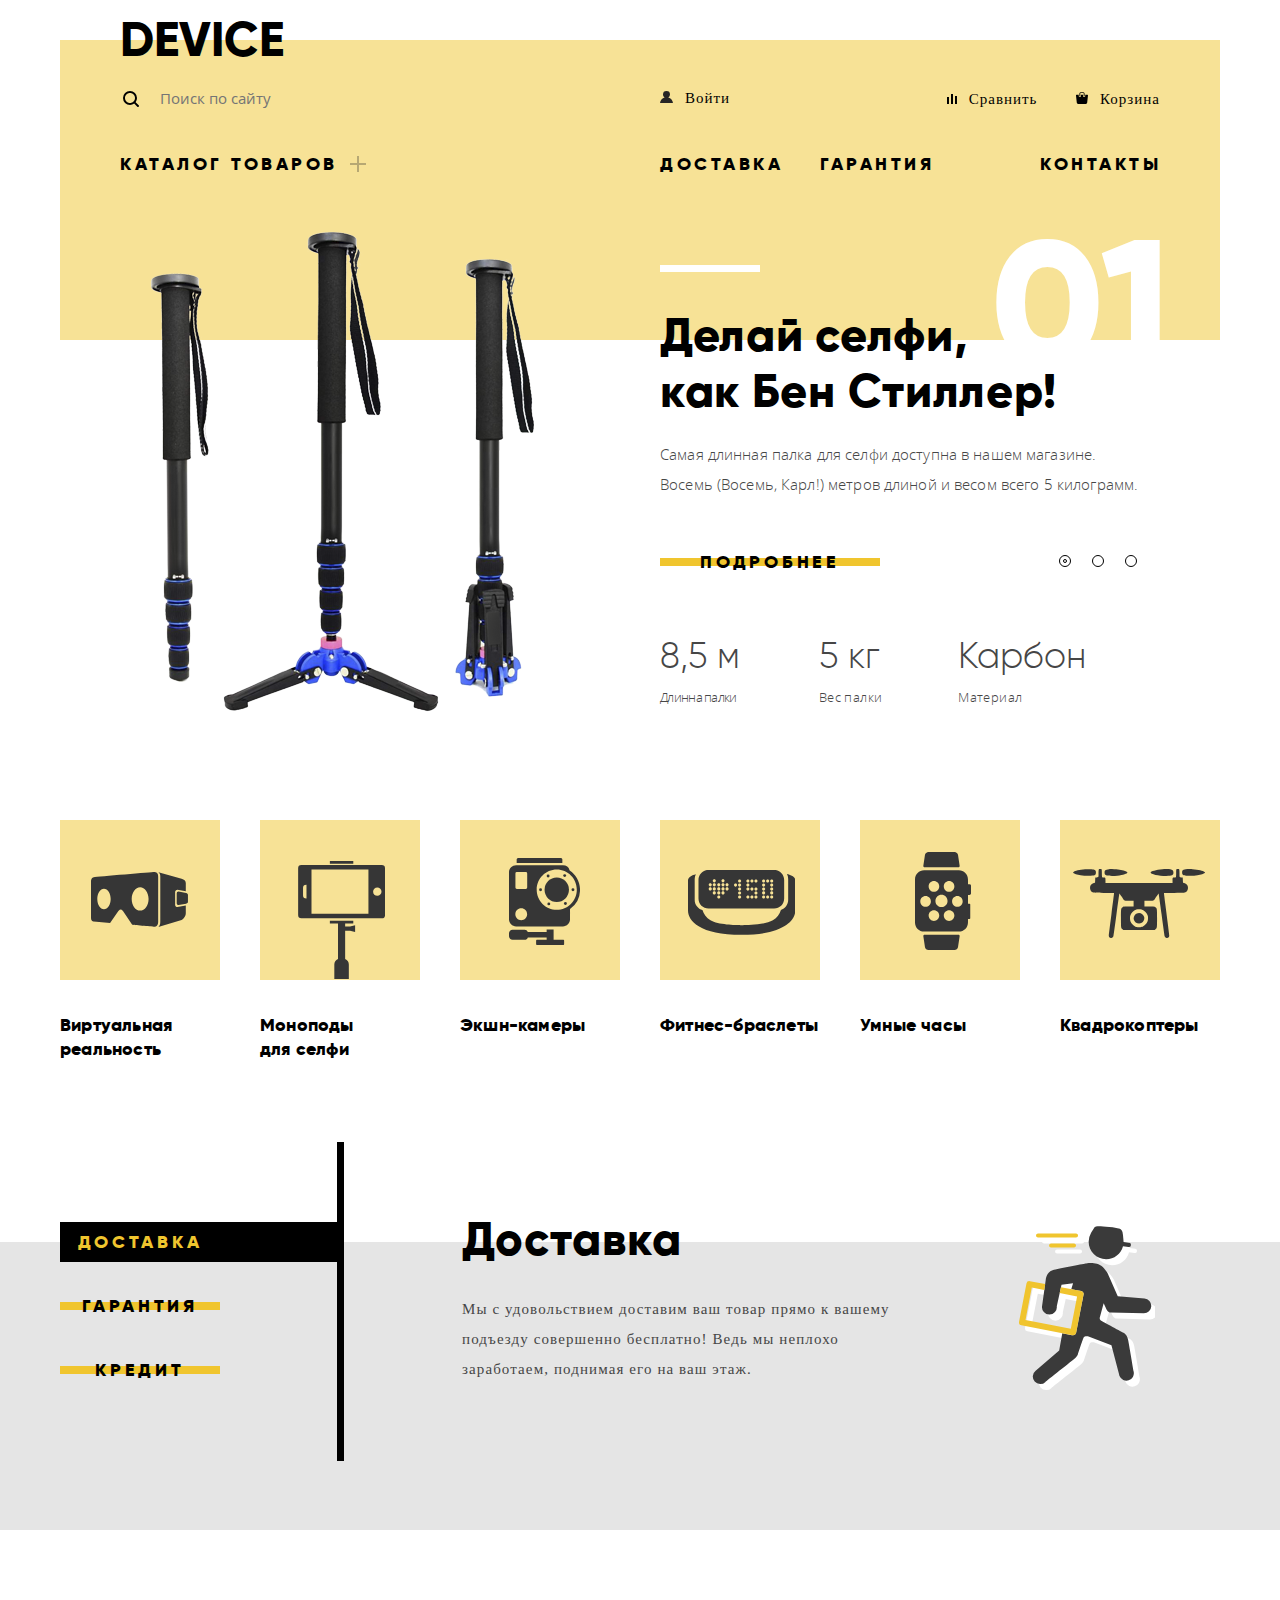
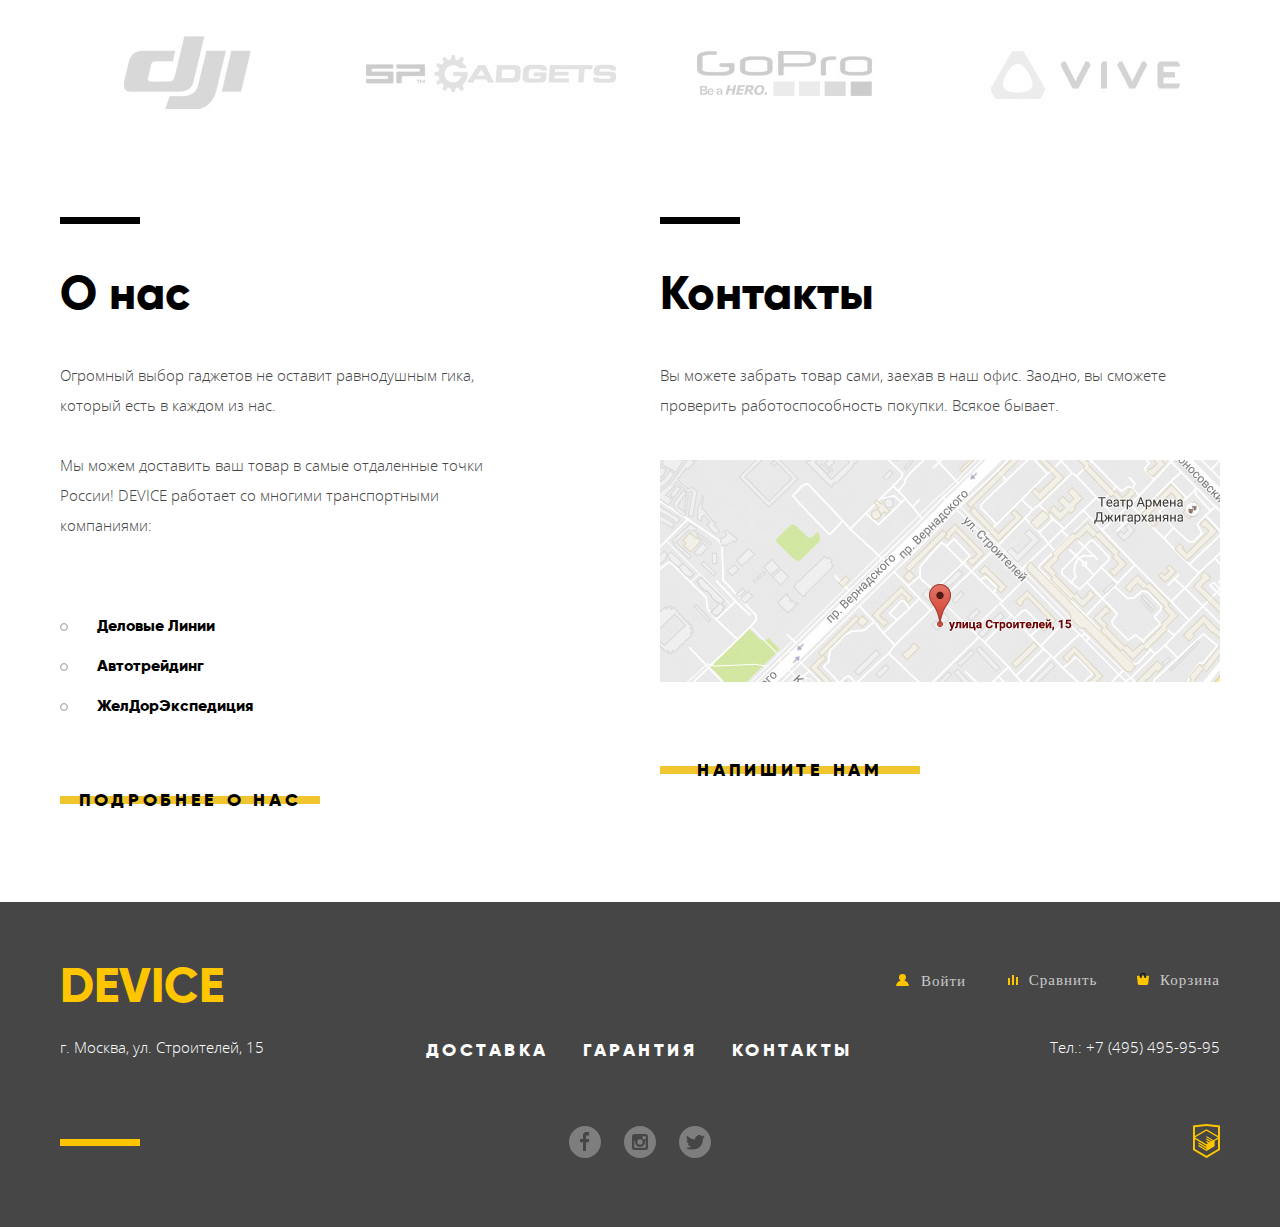
==== commit af9ed611: "Идеально" ====
--- a/index.html
+++ b/index.html
@@ -181,7 +181,7 @@
                             <a href="catalog.html">
                                 <div class="directory-container">
                                     <div class="directory-background"></div>
-                                    <img class="directory-img directory-img-1" src="img/popular-1.svg" alt="Виртуальная реальность">
+                                    <img class="directory-img directory-img-1" width="97" height="55" src="img/popular-1.svg" alt="Виртуальная реальность">
                                     <span>Виртуальная реальность</span>
                                 </div>
                             </a>                  
@@ -190,7 +190,7 @@
                             <a href="catalog.html">
                                 <div class="directory-container">
                                     <div class="directory-background"></div>
-                                    <img class="directory-img directory-img-2" src="img/popular-2.svg" alt="Моноподы для селфи"> <span class="">Моноподы для&nbsp;селфи</span> 
+                                    <img class="directory-img directory-img-2" width="87" height="117" src="img/popular-2.svg" alt="Моноподы для селфи"> <span class="">Моноподы для&nbsp;селфи</span> 
                                 </div>
                             </a>                   
                         </li>
@@ -198,7 +198,7 @@
                             <a href="catalog.html">
                                 <div class="directory-container">
                                     <div class="directory-background"></div>
-                                    <img class="directory-img directory-img-3" src="img/popular-3.svg" alt="Экшн-камеры">
+                                    <img class="directory-img directory-img-3" width="71" height="87" src="img/popular-3.svg" alt="Экшн-камеры">
                                     <span>Экшн-камеры</span> 
                                 </div>
                             </a>
@@ -207,7 +207,7 @@
                             <a href="catalog.html">
                                 <div class="directory-container">
                                     <div class="directory-background"></div>
-                                    <img class="directory-img directory-img-4" src="img/popular-4.svg" alt="Виртуальная реальность">
+                                    <img class="directory-img directory-img-4" width="107" height="65" src="img/popular-4.svg" alt="Виртуальная реальность">
                                     <span>Фитнес-браслеты</span>
                                 </div>
                             </a>
@@ -216,7 +216,7 @@
                             <a href="catalog.html">
                                 <div class="directory-container">
                                     <div class="directory-background"></div>
-                                    <img class="directory-img directory-img-5" src="img/popular-5.svg" alt="Умные часы">
+                                    <img class="directory-img directory-img-5" width="56" height="98" src="img/popular-5.svg" alt="Умные часы">
                                     <span>Умные часы</span>
                                 </div>
                             </a>
@@ -225,7 +225,7 @@
                             <a href="catalog.html">
                                 <div class="directory-container">
                                     <div class="directory-background"></div>
-                                    <img class="directory-img directory-img-6" src="img/popular-6.svg" alt="Квадрокоптеры"> <span>Квадрокоптеры</span>
+                                    <img class="directory-img directory-img-6" width="132" height="69" src="img/popular-6.svg" alt="Квадрокоптеры"> <span>Квадрокоптеры</span>
                                 </div>
                             </a>
                         </li>
@@ -250,21 +250,21 @@
                                 <h3>Доставка</h3>
                                 <p>Мы с удовольствием доставим ваш товар прямо к вашему подъезду совершенно бесплатно! Ведь мы неплохо заработаем, поднимая его на ваш этаж.</p>
                             </div>
-                            <img src="img/delivery.svg" alt="Доставка">
+                            <img src="img/delivery.svg" alt="Доставка" width="136" height="164">
                         </section>
                         <section class="advantages-slide-text-container advantages-slide-text-guarantee">         
                             <div class="right-text">
                                 <h3>Гарантия</h3>
                                 <p>Если из-за возгорания купленного у нас товара у вас сгорит дом — не переживайте, мы выдадим вам новый.<br> Товар, не дом, конечно же.</p>
                             </div>
-                            <img src="img/warranty.svg" alt="Гарантия">
+                            <img src="img/warranty.svg" alt="Гарантия" width="171" height="194">
                         </section>
                         <section class="advantages-slide-text-container advantages-slide-text-credit">
                             <div class="right-text">
                                 <h3>Кредит</h3>
                                 <p>Залезть в долговую яму стало проще! Кредитные консультанты подберут для вас наиболее выгодные условия кредита. Выгодные для нашего банка, разумеется.</p>
                             </div>
-                            <img src="img/credit.svg" alt="Кредит">
+                            <img src="img/credit.svg" alt="Кредит" width="156" height="186">
                         </section>
                     </div>
                 </div> 
--- a/css/style.css
+++ b/css/style.css
@@ -490,9 +490,9 @@
     display: flex;
 }
 
-#controls-radio-1:checked ~ .slide-controls .slide-controls-radio-1::before,
-#controls-radio-2:checked ~ .slide-controls .slide-controls-radio-2::before,
-#controls-radio-3:checked ~ .slide-controls .slide-controls-radio-3::before {
+.controls-radio-button-1:checked ~ .slide-controls .slide-controls-radio-1::before,
+.controls-radio-button-2:checked ~ .slide-controls .slide-controls-radio-2::before,
+.controls-radio-button-3:checked ~ .slide-controls .slide-controls-radio-3::before {
     content: "";
     
     position: absolute;
@@ -641,6 +641,7 @@
     padding: 0;
 
     list-style: none;
+    
     margin-bottom: 181px;
 }
 
@@ -802,7 +803,7 @@
     z-index: 1;
 }
 
-#advantages-radio-1:checked ~ .advantages-slide-controls .advantages-slide-controls-radio-1::before {
+.advantages-button-1:checked ~ .advantages-slide-controls .advantages-slide-controls-radio-1::before {
     content: "Доставка";
     
     position: absolute;
@@ -824,7 +825,7 @@
     z-index: 2;   
 }
 
-#advantages-radio-2:checked ~ .advantages-slide-controls .advantages-slide-controls-radio-2::before {
+.advantages-button-2:checked ~ .advantages-slide-controls .advantages-slide-controls-radio-2::before {
     content: "Гарантия";
     
     position: absolute;
@@ -846,7 +847,7 @@
     z-index: 2;   
 }
 
-#advantages-radio-3:checked ~ .advantages-slide-controls .advantages-slide-controls-radio-3::before {
+.advantages-button-3:checked ~ .advantages-slide-controls .advantages-slide-controls-radio-3::before {
     content: "Кредит";
     
     position: absolute;
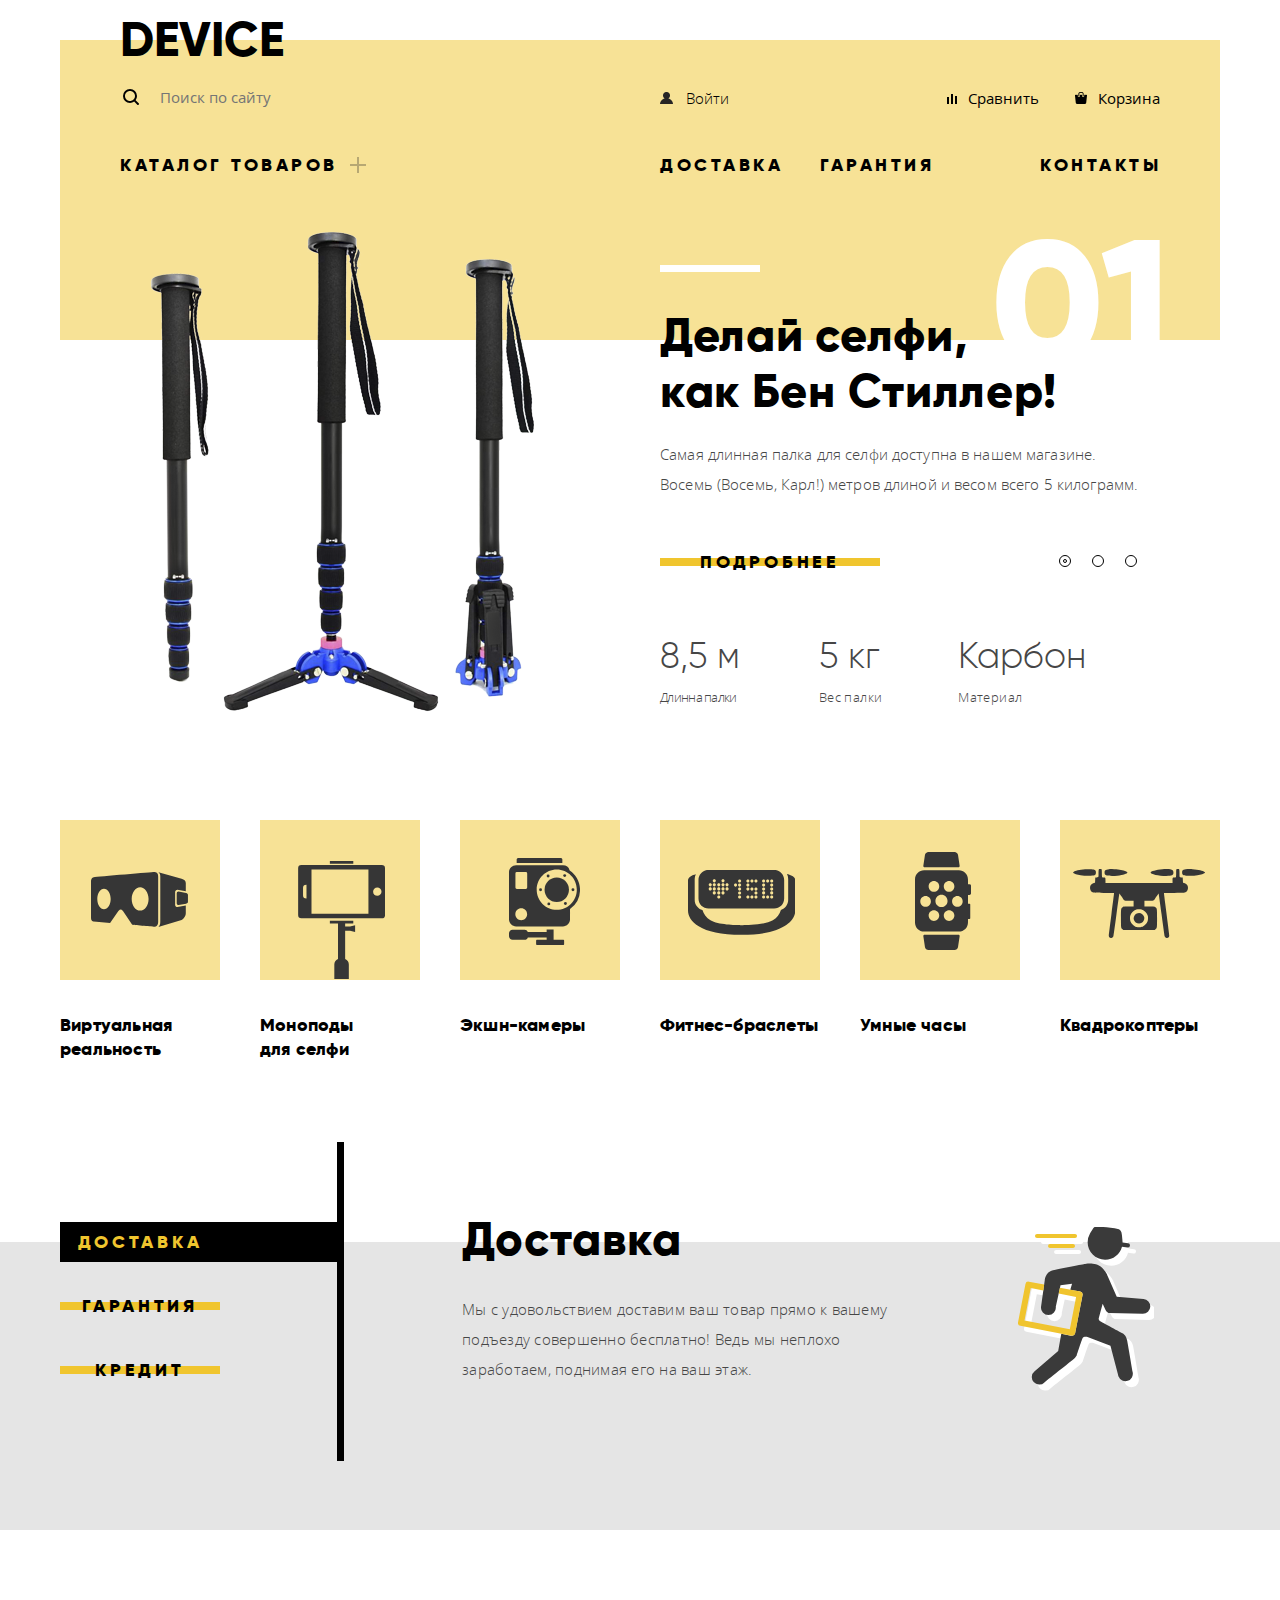
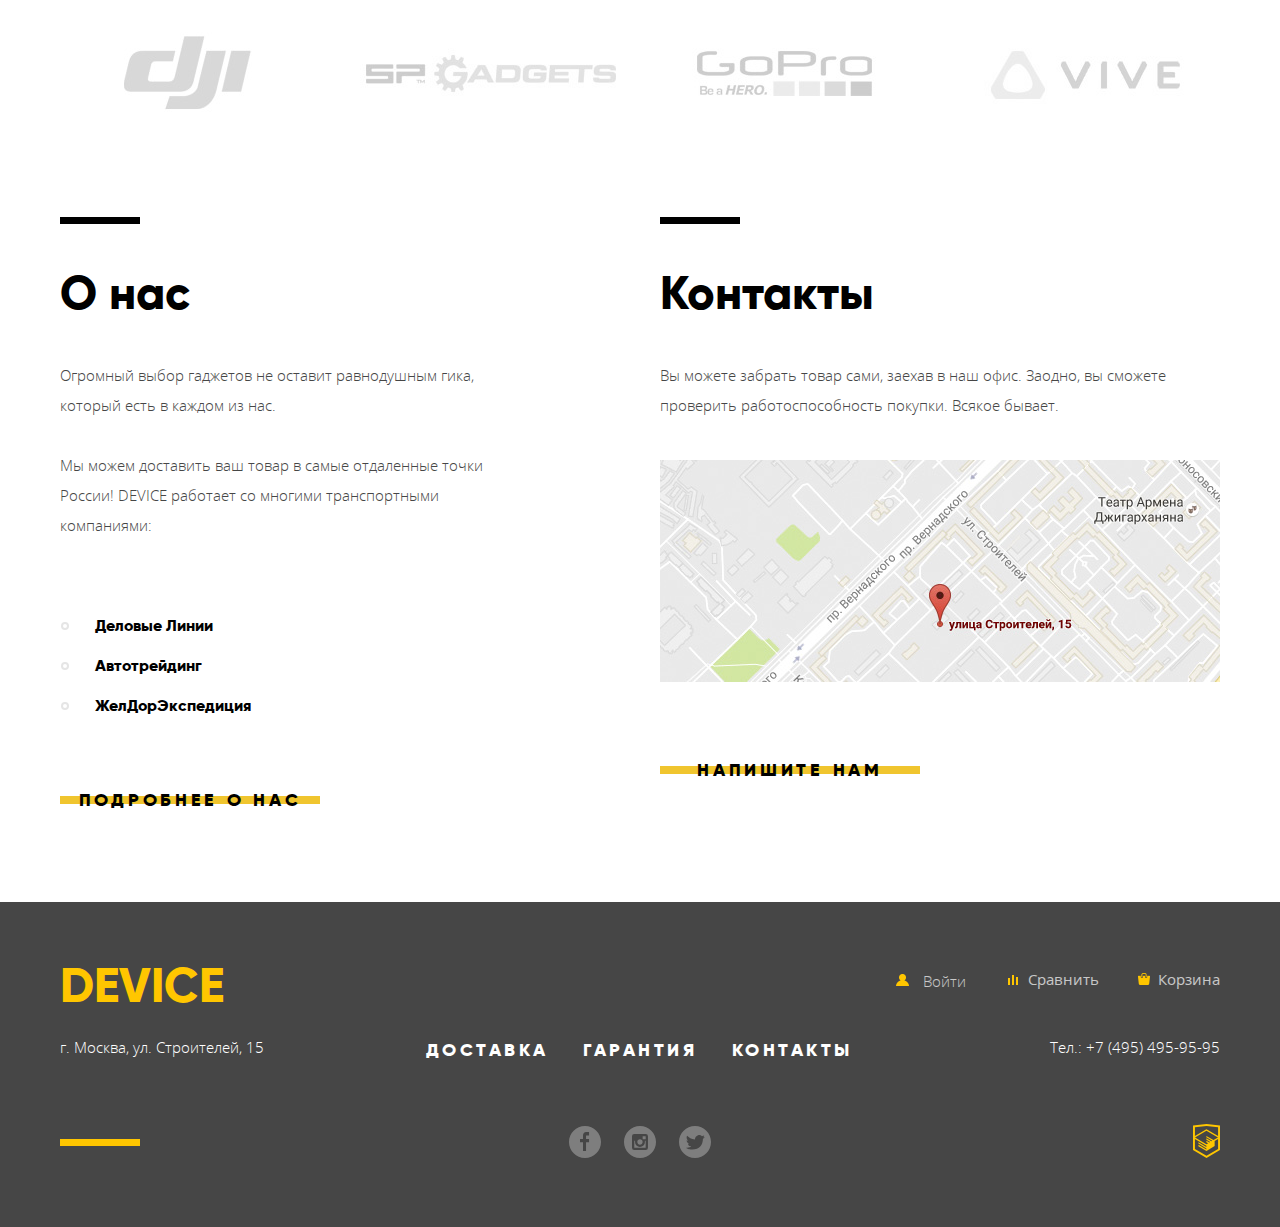
==== commit e11fda49: "финал" ====
--- a/index.html
+++ b/index.html
@@ -13,29 +13,27 @@
                 <a class="main-header-logo" href="index.html">Device</a>
                 <div class="header-top">
                     <div class="main-header-search"> 
-                        <label for="search-icon">
-                        </label>
-                        <input type="search" id="search-icon" name="main header search" placeholder="Поиск по сайту"> 
-                        <button class="button button-search" type="button">Найти</button>
+                        <form method="get" action="https://echo.htmlacademy.ru">
+                            <label class="visually-hidden" for="search-icon">Поиск по сайту</label>
+                            <input type="search" id="search-icon" name="main header search" placeholder="Поиск по сайту"> 
+                            <button class="button button-search" type="submit">Найти</button>
+                        </form>
                     </div>
                     <ul class="user-navigation-list">
                         <li class="user-navigation-item"> 
                             <a class="user-navigation-login" href="login.html">
-                                <svg xmlns="http://www.w3.org/2000/svg" width="13" height="12" viewBox="0 0 13 12"><path fill="#272525" d="M.032 12h12.937c-.163-2.643-2.074-4.837-4.671-5.543a3.47 3.47 0 0 0 1.687-2.972 3.485 3.485 0 0 0-6.97 0c0 1.264.68 2.361 1.688 2.972C2.106 7.163.194 9.357.032 12z"/></svg> 
                                 <div class="user-navigation-name">Войти</div>
                             </a>
                         </li>
                         <li>
                             <ul class="user-navigation-compare-basket">
                                 <li class="user-navigation-item">
-                                    <a class="user-navigation-compare" href="compare.html"> 
-                                        <svg xmlns="http://www.w3.org/2000/svg" width="10" height="10" viewBox="0 0 10 10"><path d="M8 2h1.984v8H8zM0 3h1.984v7H0zM4 0h2v10H4z"/></svg>
+                                    <a class="user-navigation-compare" href="compare.html">
                                         <b>Сравнить</b>
                                     </a>
                                 </li>
                                 <li class="user-navigation-item">
-                                    <a class="user-navigation-basket" href="basket.html"> 
-                                        <svg xmlns="http://www.w3.org/2000/svg" width="12" height="12" viewBox="0 0 12 12"><path d="M11.864 3.017a.429.429 0 0 0-.327-.154H9.225V4.09c0 .563-.484 1.022-1.08 1.022-.594 0-1.078-.458-1.078-1.022V2.863H4.909V4.09c0 .563-.485 1.022-1.08 1.022-.595 0-1.078-.458-1.078-1.022V2.863H.438a.43.43 0 0 0-.327.154.472.472 0 0 0-.108.358l.776 7.134c.015.806.642 1.455 1.411 1.455h7.595c.77 0 1.396-.649 1.411-1.455l.776-7.134a.476.476 0 0 0-.108-.358z"/><path d="M3.829 4.499c.239 0 .433-.184.433-.409V1.84c0-.632.672-1.022 1.295-1.022h1.079c.655 0 1.078.401 1.078 1.022v2.25c0 .225.194.409.431.409.239 0 .433-.184.433-.409V1.84C8.577.773 7.761 0 6.636 0H5.557c-1.19 0-2.159.826-2.159 1.84v2.25c0 .225.194.409.431.409z"/></svg>
+                                    <a class="user-navigation-basket" href="basket.html">
                                         <b>Корзина</b>
                                     </a>
                                 </li>
@@ -48,7 +46,6 @@
                         <li class="menu-catalog-item">
                             <a class="catalog-product" href="catalog.html"> 
                                 <b>Каталог товаров</b>
-                                <img src="img/plus.svg" width="16" height="16" alt="Иконка поиска">
                             </a>
                             <ul class="submenu-catalog">
                                 <li>
@@ -106,12 +103,11 @@
                         </div>     
                         <div class="slide-content">
                             <div class="line-number">
-                                <div class="horizontal-line-white"></div> 
                                 <p class="number">01</p>
                             </div>
                             <h3>Делай селфи,<br> как Бен Стиллер!</h3>
                             <p>Самая длинная палка для селфи доступна в нашем магазине.  Восемь (Восемь, Карл!) метров длиной и весом всего 5 килограмм.</p>
-                            <a class="button slide-button" href="catalog.html"><span>Подробнее</span></a>
+                            <a class="button slide-button" href="catalog.html">Подробнее</a>
                             <table class="feature">
                                 <tr class="feature-top-list">
                                     <td class="feature-top-item">8,5 м</td>
@@ -132,13 +128,12 @@
                         </div>
                         <div class="slide-content">
                             <div class="line-number">
-                                <div class="horizontal-line-white"></div> 
                                 <p class="number">02</p>
                             </div>
                             <h3>Худеем<br> правильно!</h3>
                             <p>Мотивирующие фитнес-браслеты помогут найти в себе силы 
                             не пропускать занятия и соблюдать диету.</p>
-                            <a class="button slide-button" href="catalog.html"><span>Подробнее</span></a>
+                            <a class="button slide-button" href="catalog.html">Подробнее</a>
                             <table class="feature">
                                 <tr class="feature-top-list">
                                     <td class="feature-top-item">48 часов</td>
@@ -151,16 +146,15 @@
                     </section>
                     <section class="slide-product slide-product-quadrupter">
                         <div class="slide-img">
-                            <img src="img/slider-3.png" width="526" height="334" alt="Квадрокоптер" class="presentation">
+                            <img src="img/slider-3.png" width="526" height="334" alt="Квадрокоптер">
                         </div>
                         <div class="slide-content">
                             <div class="line-number">
-                                <div class="horizontal-line-white"></div> 
                                 <p class="number">03</p>
                             </div>
                             <h3>Порхает как бабочка, жалит как пчела!</h3>
                             <p>Этот обычный, на первый взгляд, квадрокоптер оснащен  мощным лазером, замаскированным под стандартную камеру.</p>
-                            <a class="button slide-button" href="catalog.html"><span>Подробнее</span></a>
+                            <a class="button slide-button" href="catalog.html">Подробнее</a>
                             <table class="feature">
                                 <tr class="feature-top-list">
                                     <td class="feature-top-item">800 м</td>
@@ -180,52 +174,46 @@
                         <li class="feature-item">
                             <a href="catalog.html">
                                 <div class="directory-container">
-                                    <div class="directory-background"></div>
                                     <img class="directory-img directory-img-1" width="97" height="55" src="img/popular-1.svg" alt="Виртуальная реальность">
-                                    <span>Виртуальная реальность</span>
+                                    <h3>Виртуальная реальность</h3>
                                 </div>
                             </a>                  
                         </li>
                         <li class="feature-item">
                             <a href="catalog.html">
                                 <div class="directory-container">
-                                    <div class="directory-background"></div>
-                                    <img class="directory-img directory-img-2" width="87" height="117" src="img/popular-2.svg" alt="Моноподы для селфи"> <span class="">Моноподы для&nbsp;селфи</span> 
+                                    <img class="directory-img directory-img-2" width="87" height="117" src="img/popular-2.svg" alt="Моноподы для селфи"> <h3>Моноподы для&nbsp;селфи</h3> 
                                 </div>
                             </a>                   
                         </li>
                         <li class="feature-item">
                             <a href="catalog.html">
                                 <div class="directory-container">
-                                    <div class="directory-background"></div>
                                     <img class="directory-img directory-img-3" width="71" height="87" src="img/popular-3.svg" alt="Экшн-камеры">
-                                    <span>Экшн-камеры</span> 
+                                    <h3>Экшн-камеры</h3> 
                                 </div>
                             </a>
                         </li>
                         <li class="feature-item">
                             <a href="catalog.html">
                                 <div class="directory-container">
-                                    <div class="directory-background"></div>
                                     <img class="directory-img directory-img-4" width="107" height="65" src="img/popular-4.svg" alt="Виртуальная реальность">
-                                    <span>Фитнес-браслеты</span>
+                                    <h3>Фитнес-браслеты</h3>
                                 </div>
                             </a>
                         </li>
                         <li class="feature-item">
                             <a href="catalog.html">
                                 <div class="directory-container">
-                                    <div class="directory-background"></div>
                                     <img class="directory-img directory-img-5" width="56" height="98" src="img/popular-5.svg" alt="Умные часы">
-                                    <span>Умные часы</span>
+                                    <h3>Умные часы</h3>
                                 </div>
                             </a>
                         </li>
                         <li class="feature-item">
                             <a href="catalog.html">
                                 <div class="directory-container">
-                                    <div class="directory-background"></div>
-                                    <img class="directory-img directory-img-6" width="132" height="69" src="img/popular-6.svg" alt="Квадрокоптеры"> <span>Квадрокоптеры</span>
+                                    <img class="directory-img directory-img-6" width="132" height="69" src="img/popular-6.svg" alt="Квадрокоптеры"> <h3>Квадрокоптеры</h3>
                                 </div>
                             </a>
                         </li>
@@ -250,21 +238,18 @@
                                 <h3>Доставка</h3>
                                 <p>Мы с удовольствием доставим ваш товар прямо к вашему подъезду совершенно бесплатно! Ведь мы неплохо заработаем, поднимая его на ваш этаж.</p>
                             </div>
-                            <img src="img/delivery.svg" alt="Доставка" width="136" height="164">
                         </section>
                         <section class="advantages-slide-text-container advantages-slide-text-guarantee">         
                             <div class="right-text">
                                 <h3>Гарантия</h3>
                                 <p>Если из-за возгорания купленного у нас товара у вас сгорит дом — не переживайте, мы выдадим вам новый.<br> Товар, не дом, конечно же.</p>
                             </div>
-                            <img src="img/warranty.svg" alt="Гарантия" width="171" height="194">
                         </section>
                         <section class="advantages-slide-text-container advantages-slide-text-credit">
                             <div class="right-text">
                                 <h3>Кредит</h3>
                                 <p>Залезть в долговую яму стало проще! Кредитные консультанты подберут для вас наиболее выгодные условия кредита. Выгодные для нашего банка, разумеется.</p>
                             </div>
-                            <img src="img/credit.svg" alt="Кредит" width="156" height="186">
                         </section>
                     </div>
                 </div> 
@@ -293,7 +278,6 @@
                 </section>
                 <div class="info-contact">
                     <section class="info">
-                        <div class="horizontal-line-black"></div>
                         <h2 class="info-titile">О нас</h2>
                         <p class="info-text">
                             Огромный выбор гаджетов не оставит равнодушным гика, который есть в каждом из нас.
@@ -302,25 +286,15 @@
                             Мы можем доставить ваш товар в самые отдаленные точки России! DEVICE работает со многими транспортными компаниями:
                         </p>
                         <ul class="info-delivery">
-                            <li>        
-                                <svg xmlns="http://www.w3.org/2000/svg" width="8" height="8" viewBox="0 0 25 25"><path d="M12.5 4c4.687 0 8.5 3.813 8.5 8.5 0 4.687-3.813 8.5-8.5 8.5C7.813 21 4 17.187 4 12.5 4 7.813 7.813 4 12.5 4m0-4C5.597 0 0 5.597 0 12.5S5.597 25 12.5 25 25 19.403 25 12.5 19.403 0 12.5 0z"/></svg>
-                                <span>Деловые Линии</span>
-                            </li>
-                            <li>    
-                                <svg xmlns="http://www.w3.org/2000/svg" width="8" height="8" viewBox="0 0 25 25"><path d="M12.5 4c4.687 0 8.5 3.813 8.5 8.5 0 4.687-3.813 8.5-8.5 8.5C7.813 21 4 17.187 4 12.5 4 7.813 7.813 4 12.5 4m0-4C5.597 0 0 5.597 0 12.5S5.597 25 12.5 25 25 19.403 25 12.5 19.403 0 12.5 0z"/></svg>
-                                <span>Автотрейдинг</span>
-                            </li>
-                            <li>
-                                <svg xmlns="http://www.w3.org/2000/svg" width="8" height="8" viewBox="0 0 25 25"><path d="M12.5 4c4.687 0 8.5 3.813 8.5 8.5 0 4.687-3.813 8.5-8.5 8.5C7.813 21 4 17.187 4 12.5 4 7.813 7.813 4 12.5 4m0-4C5.597 0 0 5.597 0 12.5S5.597 25 12.5 25 25 19.403 25 12.5 19.403 0 12.5 0z"/></svg>
-                                <span>ЖелДорЭкспедиция</span>
-                            </li>
+                            <li>Деловые Линии</li>
+                            <li>Автотрейдинг</li>
+                            <li>ЖелДорЭкспедиция</li>
                         </ul>
                         <a class="button info-button" href="info.html">
                             <span>Подробнее о нас</span>
                         </a>
                     </section>
                     <section class="contact">
-                        <div class="horizontal-line-black"></div>
                         <h2>Контакты</h2>
                         <p>
                             Вы можете забрать товар сами, заехав в наш офис. Заодно, вы сможете проверить работоспособность покупки. Всякое бывает.
@@ -328,9 +302,7 @@
                         <a class="contact-maps" href="map.html">
                             <img src="img/map.jpg" width="560" height="222" alt="Офис компании по адресу улица Строителей, 15">
                         </a>
-                        <a class="button contact-button" href="contacts.html">
-                            <span>Напишите нам</span>
-                        </a>
+                        <a class="button contact-button" href="contacts.html">Напишите нам</a>
                     </section>
                 </div>
             </div>
@@ -340,23 +312,20 @@
                 <div class="footer-top">  
                     <a class="main-footer-logo" href="index.html">Device</a>
                     <ul class="user-menu-list">
-                        <li class="user-menu-item user-menu-login">
+                        <li class="user-menu-item">
                             <a class="user-menu-login" href="login.html">
-                                <svg xmlns="http://www.w3.org/2000/svg" width="13" height="12" viewBox="0 0 13 12"><path fill="#FFC600" d="M.032 12h12.937c-.163-2.643-2.074-4.837-4.671-5.543a3.47 3.47 0 0 0 1.687-2.972 3.485 3.485 0 0 0-6.97 0c0 1.264.68 2.361 1.688 2.972C2.106 7.163.194 9.357.032 12z"/></svg>
                                 <div class="user-name">Войти</div>
                             </a>
                         </li>
                         <li>
                             <ul class="user-menu-compare-basket">
-                                <li class="user-menu-item user-menu-compare">
+                                <li class="user-menu-item">
                                     <a class="user-menu-compare" href="compare.html">
-                                        <svg xmlns="http://www.w3.org/2000/svg" width="10" height="10" viewBox="0 0 10 10"><path fill="#FFC600" d="M8 2h1.984v8H8zM0 3h1.984v7H0zM4 0h2v10H4z"/></svg>
                                         <b>Сравнить</b>
                                     </a>
                                 </li>
-                                <li class="user-menu-item user-menu-basket">
+                                <li class="user-menu-item">
                                     <a class="user-menu-basket" href="basket.html">
-                                        <svg xmlns="http://www.w3.org/2000/svg" width="12" height="12" viewBox="0 0 12 12"><path fill="#FFC600" d="M11.864 3.017a.429.429 0 0 0-.327-.154H9.225V4.09c0 .563-.484 1.022-1.08 1.022-.594 0-1.078-.458-1.078-1.022V2.863H4.909V4.09c0 .563-.485 1.022-1.08 1.022-.595 0-1.078-.458-1.078-1.022V2.863H.438a.43.43 0 0 0-.327.154.472.472 0 0 0-.108.358l.776 7.134c.015.806.642 1.455 1.411 1.455h7.595c.77 0 1.396-.649 1.411-1.455l.776-7.134a.476.476 0 0 0-.108-.358z"/><path d="M3.829 4.499c.239 0 .433-.184.433-.409V1.84c0-.632.672-1.022 1.295-1.022h1.079c.655 0 1.078.401 1.078 1.022v2.25c0 .225.194.409.431.409.239 0 .433-.184.433-.409V1.84C8.577.773 7.761 0 6.636 0H5.557c-1.19 0-2.159.826-2.159 1.84v2.25c0 .225.194.409.431.409z"/></svg>
                                         <b>Корзина</b>
                                     </a>
                                 </li>
@@ -380,28 +349,19 @@
                     <a class="footer-phone" href="tel:+74954959595">Тел.: +7 (495) 495-95-95</a>
                 </div>
                 <div class="social-htmlacademy">
-                    <div class="horizontal-line-yelow"></div>
-
                     <div class="social">
                         <a class="social-icon social-icon-facebook" href="#">
                             <span class="visually-hidden">Facebook</span>
-                            <svg xmlns="http://www.w3.org/2000/svg" width="32" height="32" viewBox="0 0 32 32"><path fill="#fff" d="M16 0C7.164 0 0 7.163 0 16s7.164 16 16 16c8.837 0 16-7.164 16-16S24.837 0 16 0zm4.062 9.455h-3.021v3.444h3.021v3.445h-3.021v8.61H14.02v-8.61H11v-3.445h3.021V9.455c0-1.902 1.353-3.445 3.021-3.445h3.021v3.445z"/></svg>
                         </a>
                         <a class="social-icon social-icon-instagram" href="#">
                             <span class="visually-hidden">Instagram</span>
-                            <svg xmlns="http://www.w3.org/2000/svg" width="32" height="32" viewBox="0 0 32 32"><g fill="#FFF"><path d="M20.916 16a4.938 4.938 0 1 1-9.877 0c0-.394.051-.773.138-1.14h-.897v6.838h11.396V14.86h-.897c.086.367.137.746.137 1.14z"/><path d="M15.978 18.659c1.466 0 2.659-1.193 2.659-2.659s-1.193-2.659-2.659-2.659c-1.466 0-2.659 1.193-2.659 2.659s1.192 2.659 2.659 2.659zM18.637 10.302h3.039v3.039h-3.039z"/><path d="M16 0C7.164 0 0 7.164 0 16c0 8.837 7.164 16 16 16 8.837 0 16-7.163 16-16 0-8.836-7.163-16-16-16zm7.955 21.698a2.285 2.285 0 0 1-2.279 2.279H10.279A2.285 2.285 0 0 1 8 21.698V10.302a2.286 2.286 0 0 1 2.279-2.279h11.396a2.286 2.286 0 0 1 2.279 2.279v11.396z"/></g></svg>
                         </a>
                         <a class="social-icon social-icon-twitter" href="#">
                             <span class="visually-hidden">Twitter</span>
-                            <svg xmlns="http://www.w3.org/2000/svg" width="32" height="32" viewBox="0 0 32 32">
-                                <path fill="#fff" d="M16 0C7.164 0 0 7.164 0 16c0 8.837 7.164 16 16 16 8.837 0 16-7.163 16-16 0-8.836-7.163-16-16-16zm7.944 12.809c-.251 6.516-3.463 10.832-10.992 10.702h-.486c-.447 0-4.543-.443-5.344-1.823 2.479.19 4.247-.406 5.12-1.136-1.048-.289-2.923-.461-3.251-2.848.384.104.618.221 1.299.113-1.307-.824-2.758-1.519-2.679-3.643.311.317 1.164.518 1.46.457-.768-.233-2.149-3.244-.974-4.781 1.984 1.79 4.075 3.482 7.804 3.643.227-2.214 1.24-3.699 3.168-4.325 1.84-.479 3.255.26 3.901 1.138.737-.224 1.453-.466 2.193-.685-.004.833-.569 1.463-.935 1.709.747.165 1.423-.475 1.423-.475-.184.963-1.094 1.725-1.707 1.954z">
-                                </path>
-                            </svg>   
                         </a>
                     </div>
                     <a class="htmlacademy" href="https://htmlacademy.ru/intensive/htmlcss">
                         <span class="visually-hidden">HTML academy</span>
-                        <svg xmlns="http://www.w3.org/2000/svg" width="26.943" height="34.09" viewBox="0 0 26.943 34.09"><path fill="#FFC600" d="M13.62.017L13.472 0 0 1.412v24.661l13.473 8.017 13.43-7.99.042-.025V1.412L13.62.017zm11.399 12.11L13.495 5.334l-.001-.104-.087.05-.088-.056v.109L1.925 12.118V3.147l11.548-1.212L25.02 3.147v8.98zm-11.614-5.34L24.923 13.5l-4.479 2.64-7.093-4.221-.014 1.415 5.904 3.513-.86.507-5.03-2.992-.014 1.415 3.827 2.275-.782.523-3.031-1.787-.014 1.413 1.853 1.091-1.8 1.081-11.356-6.751 11.371-6.835zm-11.48 8.34l11.411 6.791.016 1.044-7.942-4.728-.015 1.416 7.979 4.795.018 1.076-7.973-4.74-.013 1.414 8.021 4.822.046.025 8.143-4.872-.011-5.177 3.415-2.036v10.021L13.472 31.85 1.925 24.979v-9.852z"/></svg>
                     </a>                                       
                 </div>
             </div>
@@ -423,18 +383,15 @@
                     <label class="modal-text modal-feedback-text" for="user-text">Текст письма</label>
                     <textarea class="modal-feedback-text-user" id="user-text" name="text-feedback" placeholder="В свободной форме" rows="5" cols="94"></textarea>
                 </p>
-                <button class="button modal-feedback-button" type="submit">
-                    <span>Отправить</span>
-                </button>
+                <button class="button modal-feedback-button" type="submit">Отправить</button>
                 <button class="modal-close" type="button">Закрыть</button>
             </form>
         </section>        
         <section class="modal modal-map">
             <h2 class="visually-hidden">Как до нас добраться</h2>
             <button class="modal-close" type="button">Закрыть</button>
-            
             <iframe src="https://www.google.com/maps/embed?pb=!1m18!1m12!1m3!1d1124.5562740198661!2d37.528520976176566!3d55.68703099511007!2m3!1f0!2f0!3f0!3m2!1i1024!2i768!4f13.1!3m3!1m2!1s0x46b54cf65f5c8955%3A0x694710ccd55501e!2z0YPQuy4g0KHRgtGA0L7QuNGC0LXQu9C10LksIDE1LCDQnNC-0YHQutCy0LAsIDExOTMxMQ!5e0!3m2!1sru!2sru!4v1534503082189" width="960" height="450" allowfullscreen></iframe>
-            <p><img src="img/map.jpg" width="800" height="400" alt="Офис компании по адресу ул. Стротелей 15, Санкт-Петербург"></p>
+            <img src="img/map.jpg" width="800" height="400" alt="Офис компании по адресу ул. Стротелей 15, Санкт-Петербург">
         </section>
         
         <script>
--- a/css/style.css
+++ b/css/style.css
@@ -21,7 +21,7 @@
 @font-face { 
     font-family: "Open Sans"; 
     src: local("Open Sans light"), 
-        local("OpenSans-light"), 
+        local("Open-Sans-light"), 
         url("../fonts/opensanslight.woff2") format("woff2"), 
         url("../fonts/opensanslight.woff") format("woff"); 
     font-weight: 300;    
@@ -30,8 +30,8 @@
 
 @font-face { 
     font-family: "Open Sans"; 
-    src: local("Open Sans"), 
-        local("OpenSans"), 
+    src: local("Open Sans normal"), 
+        local("Open-Sans-normal"), 
         url("../fonts/opensans.woff2") format("woff2"), 
         url("../fonts/opensans.woff") format("woff"); 
     font-weight: 400; 
@@ -77,11 +77,13 @@
 .button {
     display: inline-block;
     
-    font-family: "Gilroy";
+    font-family: "Gilroy", "Arial", sans-serif;
     font-weight: 700;    
     font-size: 18px;
     line-height: 40px;
     
+    vertical-align: middle;
+    
     letter-spacing: 3.7px;
     
     width: 220px;
@@ -90,20 +92,21 @@
     text-align: center;
     text-transform: uppercase;
     
-    color: #000000;
+    color: rgba(0, 0, 0, 1);
     background-color: #f0c52e;
-    background-image: repeating-linear-gradient(#ffffff 40%, #f0c52e 40%, #f0c52e 60%, #ffffff 60%, #ffffff 100%);
+    background-image: repeating-linear-gradient(#ffffff 40%, #f0c52e 40%, #f0c52e 60%, #ffffff 60%, #ffffff 101%);
     
     border: none;
     cursor: pointer;
 }
 
 .button:hover {
-    background-image: repeating-linear-gradient(#ffffff 0%, #f0c52e 0%, #f0c52e 100%);
-}
-
-.button:active span {
-    opacity: 0.3;
+    background-image: repeating-linear-gradient(#ffffff 0%, #f0c52e 0%, #f0c52e 101%);
+}
+
+.button:active {
+    background-image: repeating-linear-gradient(#ffffff 0%, #f0c52e 0%, #f0c52e 101%);
+    color: rgba(0, 0, 0, 0.3);
 }
 
 a {
@@ -130,7 +133,7 @@
 .main-footer-logo {
     font-size: 48px;
     text-transform: uppercase;
-    font-family: "Gilroy";
+    font-family: "Gilroy", "Arial", sans-serif;
     font-weight: 700;
 }
 
@@ -163,7 +166,7 @@
     height: 45px;
     
     font-size: 15px;
-    font-family: "Open Sans";
+    font-family: "Open Sans", "Arial", sans-serif;
     font-weight: 300;   
     letter-spacing: 0.5px;
     text-transform: none;
@@ -204,12 +207,12 @@
     border: none;
     
     padding-top: 6px;
-    padding-bottom: 4px;
-    
-    line-height: 30px;
+    padding-bottom: 5px;
+    
+    height: 44px;
     
     background-image: url(../img/search.svg);
-    background-position: 3px 16px;
+    background-position: 3px 14px;
     background-repeat: no-repeat;
     
     border-bottom: 2px solid rgba(0, 0, 0, 0);
@@ -246,34 +249,25 @@
     letter-spacing: 1px;
 }
 
-.user-navigation-login svg {
-    position: relative;
-    top: 8px;
-    margin-right: 6px;
+.user-navigation-login::before {
+    content: url(../img/user.png);
+    
+    margin-right: 7px;
+}
+
+.user-navigation-login:hover:before {
+    opacity: 0.8;
 }
 
 .user-navigation-item div{
     margin-left: 6px;
 }
 
-.user-navigation-compare svg,
-.user-navigation-basket svg {
-    padding-right: 7px; 
-}
-
 .user-navigation-name:hover {
     opacity: 0.6;
 }
 
 .user-navigation-name:active {
-    opacity: 0.3;
-}
-
-.user-name:hover{
-    opacity: 0.6;
-}
-
-.user-name:active{
     opacity: 0.3;
 }
 
@@ -300,6 +294,18 @@
     padding: 0;
 
     list-style: none;
+}
+
+.user-navigation-compare::before {
+    content: url(../img/compare.png);
+    
+    margin-right: 7px;
+}
+
+.user-navigation-basket::before {
+    content: url(../img/cart.png);
+    
+    margin-right: 7px;
 }
 
 .user-navigation-compare,
@@ -319,7 +325,7 @@
     text-transform: uppercase;
     letter-spacing: 3.5px;
     
-    font-family: "Gilroy";
+    font-family: "Gilroy", "Arial", sans-serif;
     font-weight: 700;
 }
 
@@ -354,11 +360,14 @@
     opacity: 0.3;
 }
 
-.catalog-product img {
-    position: absolute;
-    top: 3px;
+.catalog-product::after {
+    content: url(../img/plus.svg);
+    
+    position: absolute;
+    top: -2px;
     right: -28px;
-    opacity: 0.3;    
+    
+    opacity: 0.3;
 }
 
 .submenu-catalog {
@@ -399,7 +408,7 @@
     
     font-size: 15px;
     text-transform: none;
-    font-family: "Open Sans";
+    font-family: "Open Sans", "Arial", sans-serif;
     font-weight: 300;
 }
 
@@ -473,6 +482,8 @@
     width: 10px;
     height: 10px;
     
+    vertical-align: middle;
+    
     background-color: #fff;
     border: 1px solid #000;
     border-radius: 50%;
@@ -545,7 +556,7 @@
     
     font-size: 179.2px;
     color: #ffffff;
-    font-family: "Gilroy";
+    font-family: "Gilroy", "Arial", sans-serif;
     font-weight: 700;
     
     margin: 0;
@@ -556,6 +567,15 @@
     z-index: 1;
 }
 
+.line-number::before {
+    content: "";
+    
+    width: 100px;
+    height: 7px;
+    
+    background-color: #ffffff;
+}
+
 .slide-product h3 {
     position: relative;
     
@@ -563,7 +583,7 @@
     
     font-size: 47px;
     color: #000000;    
-    font-family: "Gilroy";
+    font-family: "Gilroy", "Arial", sans-serif;
     line-height: 1.2;
     letter-spacing: 0.7px;
     word-spacing: -1px;
@@ -597,7 +617,7 @@
     margin-bottom: 9px;
     
     font-size: 36px;
-    font-family: "Gilroy";
+    font-family: "Gilroy", "Arial", sans-serif;
 }
 
 .feature-top-item{
@@ -653,24 +673,28 @@
     position: relative;
 }
 
-.directory-container:hover div,
-.directory-container:active div{
+.directory-container::before {
+    content: "";
+    
+    display: block;
+    
+    width: 160px;
+    height: 160px;
+    
+    margin-bottom: 33px;
+    
+    background-color: #f0c52e;
+    opacity: 0.5;
+}
+
+.directory-container:hover:before,
+.directory-container:active:before {
     opacity: 1;
 }
 
-.directory-container:active span, 
+.directory-container:active h3, 
 .directory-container:active img{
     opacity: 0.3;
-}
-
-.directory-background {
-    width: 160px;
-    height: 160px;
-    
-    margin-bottom: 33px;
-    
-    background-color: #f0c52e;
-    opacity: 0.5;
 }
 
 .directory-img {
@@ -707,10 +731,11 @@
     top: 49px; 
 }
 
-.feature-item span {
+.feature-item h3 {
     font-size: 18px;
-    font-family: "Gilroy";
+    font-family: "Gilroy", "Arial", sans-serif;
     font-weight: 700;
+    margin: 0;
 }
 
 .directory-container {
@@ -747,7 +772,9 @@
     
     display: inline-block;
     
-    font-family: "Gilroy";
+    vertical-align: middle;
+    
+    font-family: "Gilroy", "Arial", sans-serif;
     font-weight: 700;    
     font-size: 18px;
     line-height: 40px;
@@ -763,15 +790,15 @@
     
     cursor: pointer;
     
-    background-image: repeating-linear-gradient(#e5e5e5 40%, #f0c52e 40%, #f0c52e 60%, #e5e5e5 60%, #e5e5e5 100%);
+    background-image: repeating-linear-gradient(#e5e5e5 40%, #f0c52e 40%, #f0c52e 60%, #e5e5e5 60%, #e5e5e5 101%);
 }
 
 .advantages-slide-controls .advantages-slide-controls-radio-1 {
-    background-image: repeating-linear-gradient(#ffffff 0%, #ffffff 40%, #f0c52e 40%, #f0c52e 60%, #e5e5e5 60%, #e5e5e5 100%);
+    background-image: repeating-linear-gradient(#ffffff 0%, #ffffff 40%, #f0c52e 40%, #f0c52e 60%, #e5e5e5 60%, #e5e5e5 101%);
 }
 
 .advantages-slide-controls label:hover {
-    background-image: repeating-linear-gradient(#e5e5e5 0%, #f0c52e 0%, #f0c52e 100%, #e5e5e5 100%);
+    background-image: repeating-linear-gradient(#e5e5e5 0%, #f0c52e 0%, #f0c52e 100%, #e5e5e5 101%);
 }
 
 .advantages-slide-text-container {
@@ -885,6 +912,27 @@
     margin-top: -20px;
 }
 
+.advantages-slide-text-delivery::after {
+    content: url(../img/delivery.svg);
+    
+    margin-top: 5px;
+    padding-right: 8px;
+}
+
+.advantages-slide-text-guarantee::after {
+    content: url(../img/warranty.svg);
+    
+    margin-top: 5px;
+    padding-right: 8px;
+}
+
+.advantages-slide-text-credit::after {
+    content: url(../img/credit.svg);
+    
+    margin-top: 5px;
+    padding-right: 8px;
+}
+
 .right-text {
     width: 460px;
 }
@@ -898,7 +946,7 @@
     color: #000000;
     letter-spacing: 1px;
          
-    font-family: "Gilroy";
+    font-family: "Gilroy", "Arial", sans-serif;
     font-weight: 700; 
     
     margin-bottom: 40px;
@@ -906,17 +954,13 @@
 
 .right-text p {
     font-size: 15px;
-    letter-spacing: 1.1px;
-    
-    font-family: "Open-sans";
+    letter-spacing: 0.25px;
+    
+    font-family: "Open sans", "Arial", sans-serif;
     font-weight: 300;
     
+    
     color: #464646;
-}
-
-.advantages-slide-text-container img {
-    margin-top: -4px;
-    padding-right: 7px;
 }
 
 .producers {
@@ -986,22 +1030,26 @@
     justify-content: space-between;
 }
 
-.horizontal-line-black {
+.info {
+    width: 472px; 
+}
+
+.info::before {
+    content: "";
+    
+    position: absolute;
+    
     width: 80px;
     height: 7px;
     
     background-color: #000000;
-}
-
-.info {
-    width: 472px; 
 }
 
 .info-titile {
     font-size: 47px;     
     color: #000000;
-    font-family: "Gilroy";
-    margin-top: 54px;
+    font-family: "Gilroy", "Arial", sans-serif;
+    margin-top: 61px;
     margin-bottom: 52px;
 }
 
@@ -1011,7 +1059,7 @@
     margin-bottom: 30px;
 }
 
-.info-text:nth-child(4) {
+.info-text:nth-child(3) {
     margin-bottom: 66px;
 }
 
@@ -1024,27 +1072,55 @@
     
     font-size: 16px;
     color: #000000;
-    font-family: "Gilroy";
+    font-family: "Gilroy", "Arial", sans-serif;
     font-weight: 700;
     line-height: 40px;
     
-    margin-bottom: 54px;
-}
-
-.info-delivery svg {
-    opacity: 0.3;
-    margin-right: 25px;
+    margin-bottom: 54px;    
+}
+
+.info-delivery li {
+    position: relative;
+    
+    padding-left: 35px;
+}
+
+.info-delivery li::before {
+    content: "";
+    
+    position: absolute;
+    
+    left: 1px;
+    top: 16px;
+    
+    width: 4px;
+    height: 4px;
+    
+    border: 2px solid #e5e5e5;
+    
+    border-radius: 50%;       
 }
 
 .contact {
     width: 560px;
+}
+
+.contact::before {
+    content: "";
+    
+    position: absolute;
+    
+    width: 80px;
+    height: 7px;
+    
+    background-color: #000000;
 }
 
 .contact h2 {
     font-size: 47px;
     color: #000000;
-    font-family: "Gilroy";
-    margin-top: 54px;
+    font-family: "Gilroy", "Arial", sans-serif;
+    margin-top: 61px;
     margin-bottom: 52px;
 }
 
@@ -1108,32 +1184,35 @@
     margin-left: 42px;
 }
 
-.user-menu-login,
-.user-menu-compare,
-.user-menu-basket {
-    letter-spacing: 1px;
-}
-
 .user-menu-login {
     display: flex;
     
     position: relative;    
 }
 
-.user-menu-login svg {
-    position: relative;
-    top: 8px;
+.user-menu-login::before {
+    content: url(../img/user-yelow.png);
+    
+    margin-top: -1px;
+    padding-right: 8px;
+}
+
+.user-menu-compare::before {
+    content: url(../img/compare-yelow.png);
+    
     padding-right: 6px;
 }
 
-.user-menu-compare svg,
-.user-menu-basket svg {
-    padding-right: 6px; 
+.user-menu-basket::before {
+    content: url(../img/cart-yelow.png);
+    
+    padding-right: 4px;
 }
 
 .user-menu-item a,
 .user-navigation-item a {
-    font-family: "Open-sans";
+    font-family: "Open sans", "Arial", sans-serif;
+    letter-spacing: 0;
 }
 
 .user-name {
@@ -1183,19 +1262,12 @@
 .footer-menu-item a {
     color: #ffffff;
     
-    font-family: "Gilroy";
+    font-family: "Gilroy", "Arial", sans-serif;
     font-weight: 700;
 }
 
 .footer-phone {
     color: #ffffff;    
-}
-
-.horizontal-line-yelow {
-    width: 80px;
-    height: 7px;
-    
-    background-color: #ffc600;
 }
 
 .social-htmlacademy {
@@ -1205,6 +1277,15 @@
     justify-content: space-between;
 }
 
+.social-htmlacademy::before {
+    content: "";
+    
+    width: 80px;
+    height: 7px;
+    
+    background-color: #ffc600;
+}
+
 .social {
     margin-top: -13px;
     margin-left: -35px;
@@ -1218,12 +1299,23 @@
     align-items: center;
     justify-content: center;
     width: 32px;
-    height: 32px;
     
     margin-right: 23px;   
     opacity: 0.3
 }
 
+.social-icon-facebook::before {
+    content: url(../img/fb.svg);
+}
+
+.social-icon-instagram::before {
+    content: url(../img/instagram.svg);
+}
+
+.social-icon-twitter::before {
+    content: url(../img/twitter.svg);
+}
+
 .social-icon:last-child {
     margin-right: 0;
 }
@@ -1238,6 +1330,10 @@
 
 .htmlacademy {
     margin-top: -15px;
+}
+
+.htmlacademy::before {
+    content: url(../img/logo-html.svg);
 }
 
 .htmlacademy:hover,
@@ -1370,7 +1466,7 @@
 }
 
 .modal-feedback label {
-    font-family: "Gilroy";
+    font-family: "Gilroy", "Arial", sans-serif;
     font-weight: 700; 
     color: #000000;
     font-size: 18px;
@@ -1454,7 +1550,7 @@
     z-index: 25;
 }
 
-.modal-map p {
+.modal-map img {
     position: absolute;
     top: 0;
     left: 0;
@@ -1521,22 +1617,28 @@
 
 .breadcrumbs-wrapper h1 {
     font-size: 47px;
-    font-family: "Gilroy";
+    font-family: "Gilroy", "Arial", sans-serif;
     color: #000000;
     margin-bottom: 30px;
     padding-left: 60px;
 }
 
-.breadcrumbs-list {
-    width: 385px;    
-    display: flex;
-    justify-content: space-between;    
+.breadcrumbs-list { 
+    display: flex;   
         
     margin: 0;
     padding: 0;
     padding-left: 60px;
     
     list-style: none;    
+}
+
+.breadcrumbs-item {
+    display: flex;
+    
+    position: relative;
+    
+    margin-right: 15px;
 }
 
 .breadcrumbs-item a {
@@ -1544,6 +1646,7 @@
     font-size: 14px;
     color: #000000;
     opacity: 0.3;
+    
 }
 
 .breadcrumbs-item a:hover {
@@ -1554,9 +1657,15 @@
     opacity: 0.1;
 }
 
-.breadcrumbs-item svg {
-    margin-left: 7px;
-    margin-bottom: 2px;
+.breadcrumbs-item::after {
+    content: url(../img/nav-arrow.svg);
+    
+    padding-left: 13px;
+    margin-top: -2px;
+}
+
+.breadcrumbs-item:last-child:after {
+    display: none;
 }
 
 .catalog-wrapper-top {
@@ -1566,14 +1675,14 @@
 
 .filters-caption-sorting {
     display: flex;
-    margin-left: 60px;
+    margin-top: 1px;
 }
 
 .filters-caption-sorting p,
 .sorting h2 {
     font-size: 16px;
     text-transform: uppercase;
-    font-family: "Gilroy"; 
+    font-family: "Gilroy", "Arial", sans-serif; 
     font-weight: 700;
     color: #000000;
     
@@ -1586,19 +1695,21 @@
 
 .filters-caption-sorting p {
     background-color: #DCDCDC;
-    width: 350px;
+    margin-left: 60px;
+    width: 160px;
+    margin-right: 110px;
 }
 
 .sorting {
     display: flex;
     
     background-color: #EFEFEF;
-    width: 835px;
 }
 
 .sorting h2 {
     width: 160px;
-    margin-left: 70px;
+    padding-left: 70px;
+    padding-right: 40px;
 }
 
 .sorting-list {
@@ -1607,8 +1718,9 @@
     justify-content: space-between;
     
     margin: 0;
-    padding-top: 18px;
-    padding-left: 40px;    
+    padding: 0;
+    
+    padding-top: 18px;    
     
     list-style: none;    
 }
@@ -1641,9 +1753,11 @@
     margin-left: 0px;
 }
 
-.arrow {
+.arrow {   
     margin: 0;
     padding: 0; 
+    
+    margin-top: 2px;
     
     list-style: none;
     
@@ -1655,19 +1769,24 @@
     padding-right: 19px;
 }
 
-.arrow-button {
+.arrow-button-up::before {
+    content: url(../img/icon-up-dir.svg);
+    
     opacity: 0.2;
 }
 
-.arrow-button:hover {
+.arrow-button-up:hover:before,
+.arrow-button-down:hover:before {
     opacity: 0.4;
 }
 
-.arrow-button:active {
+.arrow-button-up:active:before {
     opacity: 1;
 }
 
-.arrow-button-down {
+.arrow-button-down::before {
+    content: url(../img/icon-down-dir.svg);
+    
     opacity: 1;
 }
 
@@ -1691,7 +1810,7 @@
 }
 
 .filter-item {
-    font-family: "Open-sans";    
+    font-family: "Open sans", "Arial", sans-serif;    
     font-size: 14px;
     
     padding: 0;
@@ -1711,7 +1830,7 @@
     font-size: 18px;
     line-height: 24px;
     color: #000000;
-    font-family: "Gilroy";
+    font-family: "Gilroy", "Arial", sans-serif;
     font-weight: 700;
     
     margin-bottom: 19px;
@@ -1774,7 +1893,9 @@
     
     display: inline-block;
     
-    font-family: "Open Sans";
+    vertical-align: middle;
+    
+    font-family: "Open Sans", "Arial", sans-serif;
     font-size: 14px;
     letter-spacing: 0.5px;
 }
@@ -1885,7 +2006,7 @@
 .filter-item-button {    
     width: 200px;
     
-    background-image: repeating-linear-gradient(#eeeeee 40%, #f0c52e 40%, #f0c52e 60%, #eeeeee 60%, #eeeeee 100%);
+    background-image: repeating-linear-gradient(#eeeeee 40%, #f0c52e 40%, #f0c52e 60%, #eeeeee 60%, #eeeeee 101%);
 }
 
 .catalog-wrapper-bottom {
@@ -1954,11 +2075,13 @@
 }
 
 .catalog-item-action-buy {
-    background-image: repeating-linear-gradient(rgba(0, 0, 0, 0) 40%, #f0c52e 40%, #f0c52e 60%, rgba(0, 0, 0, 0) 60%, rgba(0, 0, 0, 0) 100%);
+    background-image: repeating-linear-gradient(rgba(0, 0, 0, 0) 40%, #f0c52e 40%, #f0c52e 60%, rgba(0, 0, 0, 0) 60%, rgba(0, 0, 0, 0) 101%);
     background-color: rgba(0, 0, 0, 0);
 }
 
 .catalog-item-action-compare {
+    font-family: "Open Sans", "Arial", sans-serif;    
+    font-weight: 300;
     font-size: 13px;
     color: #000000;
     text-transform: none;
@@ -1995,24 +2118,20 @@
     letter-spacing: 0.1px;
 }
 
-.catalog-item-name-container {
-    width: 260px;
-}
-
-.catalog-item-price-container {
-    width: 100px;
-    text-align: right;
-}
-
 .catalog-item-name {    
     font-size: 18px;
-    font-family: "Gilroy";
+    font-family: "Gilroy", "Arial", sans-serif;
     font-weight: 700;
+    
+    width: 255px;
 }
 
 .catalog-item-price {    
     font-size: 16px;
-    font-family: "Gilroy";
+    font-family: "Gilroy", "Arial", sans-serif;
+        
+    width: 105px;
+    text-align: right;
 }
 
 .pagination {
@@ -2033,6 +2152,7 @@
     
     width: 126px;
     height: 70px;
+    line-height: 70px;
     
     letter-spacing: 2.5px;
     
@@ -2046,6 +2166,8 @@
 }
 
 .pagination-button:active {
+    background-image: none;
+    background-color: #d9d9d9;
     color: rgba(0, 0, 0, 0.3);
 }
 
@@ -2064,7 +2186,7 @@
 
 .pagination-item {
     font-size: 16px;
-    font-family: "Gilroy";
+    font-family: "Gilroy", "Arial", sans-serif;
     font-weight: 700;
     
     opacity: 0.3;
